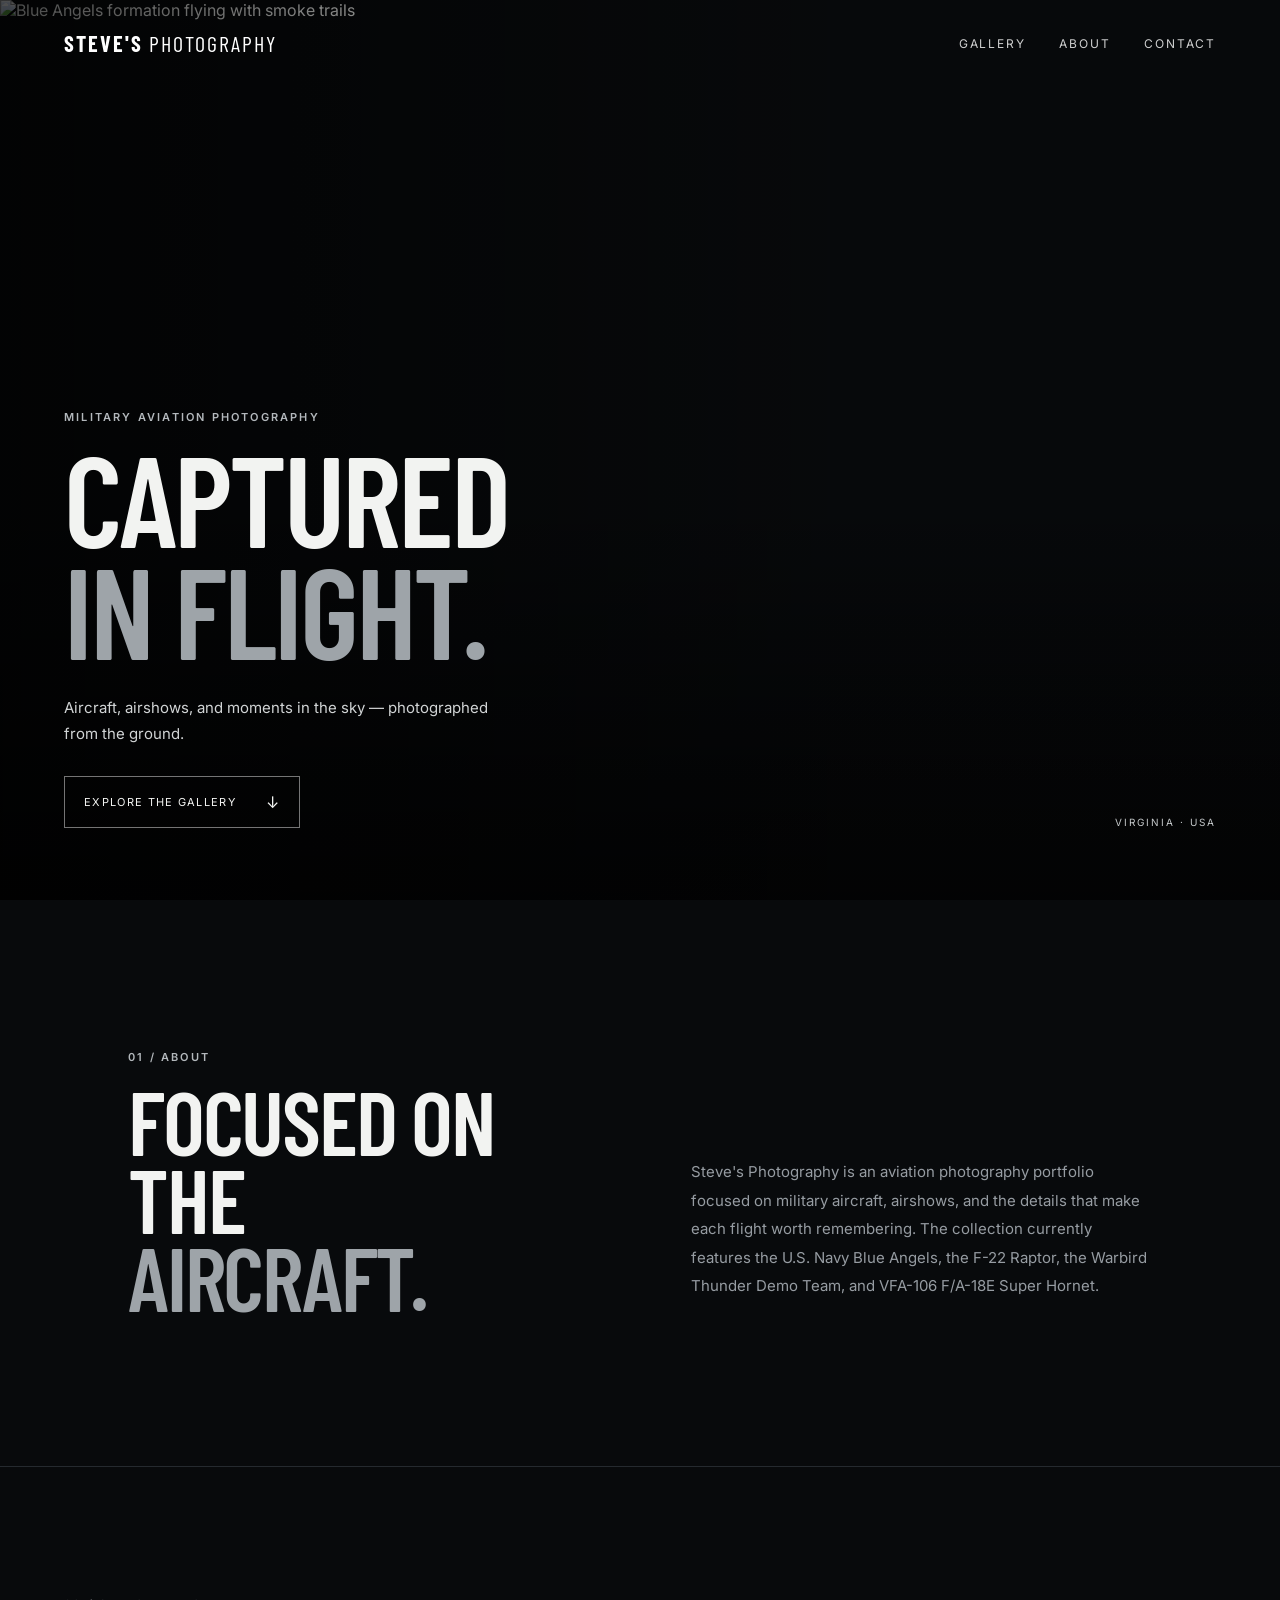
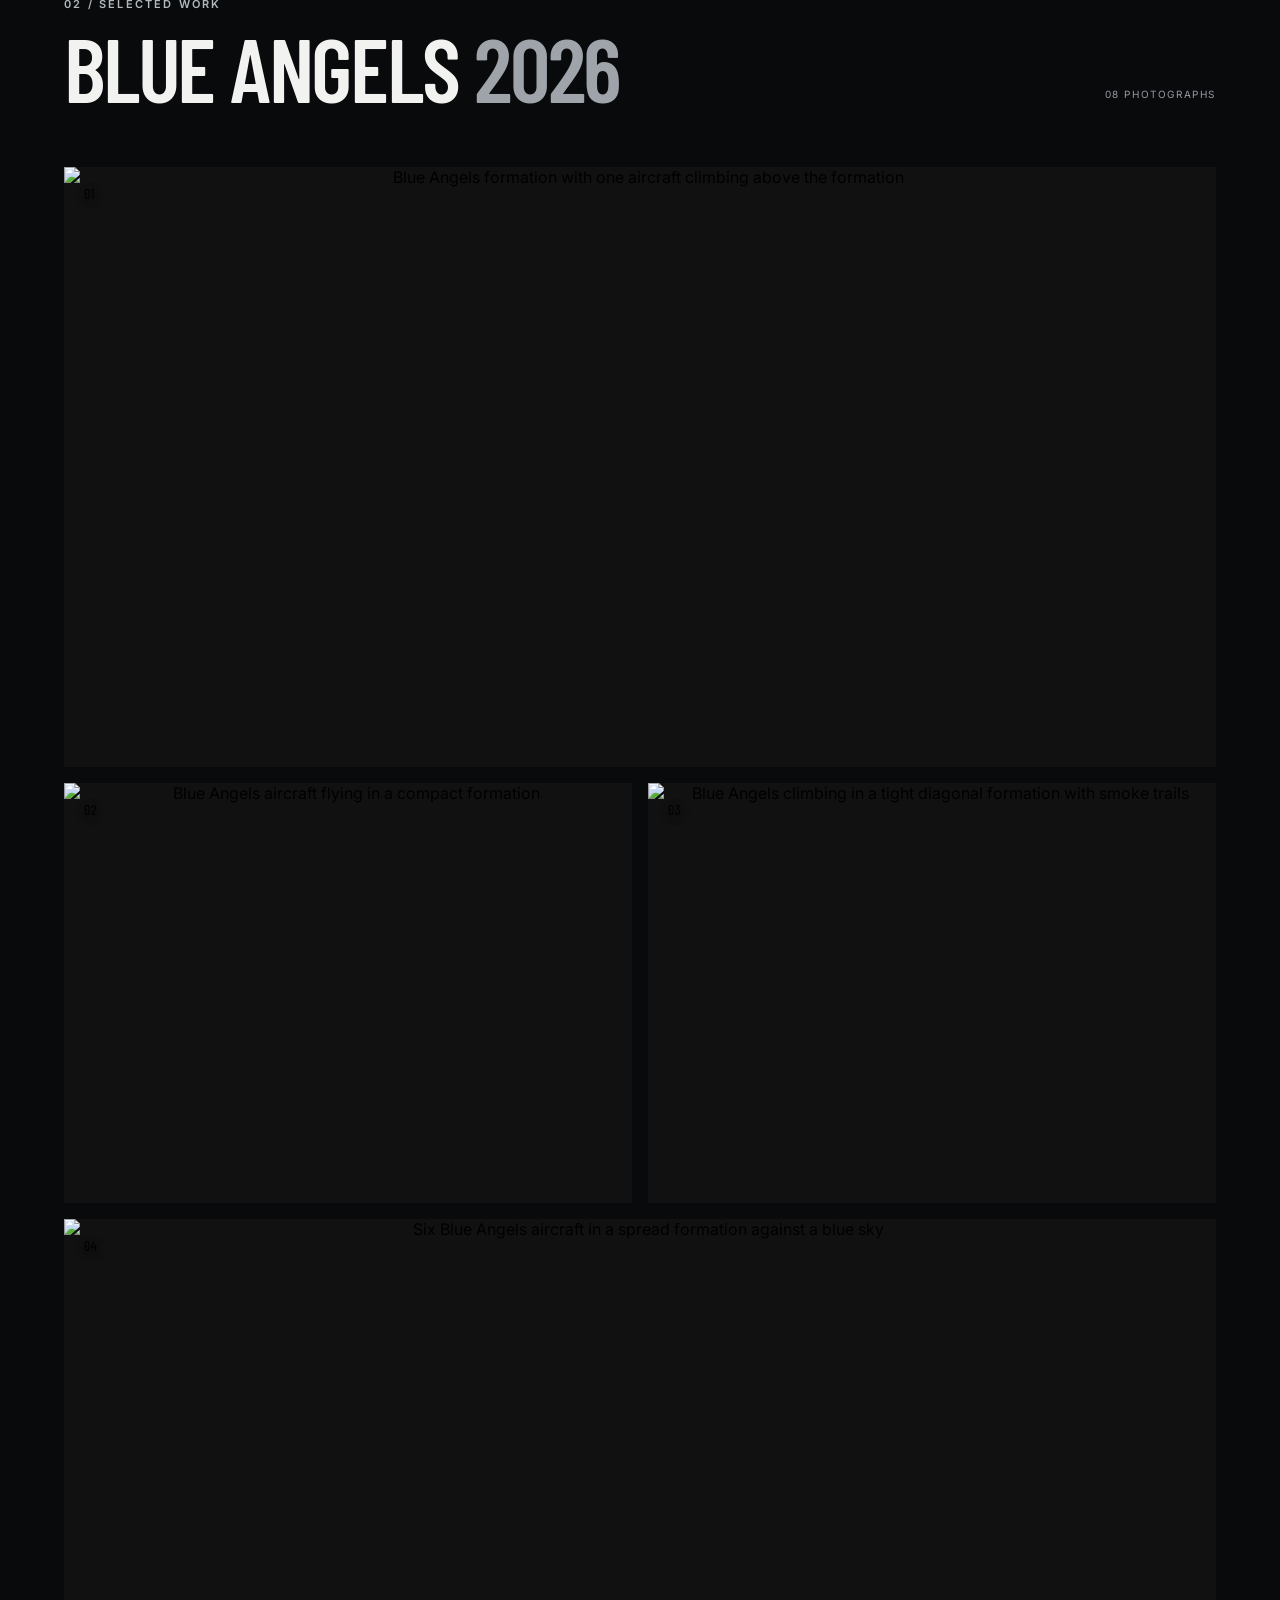
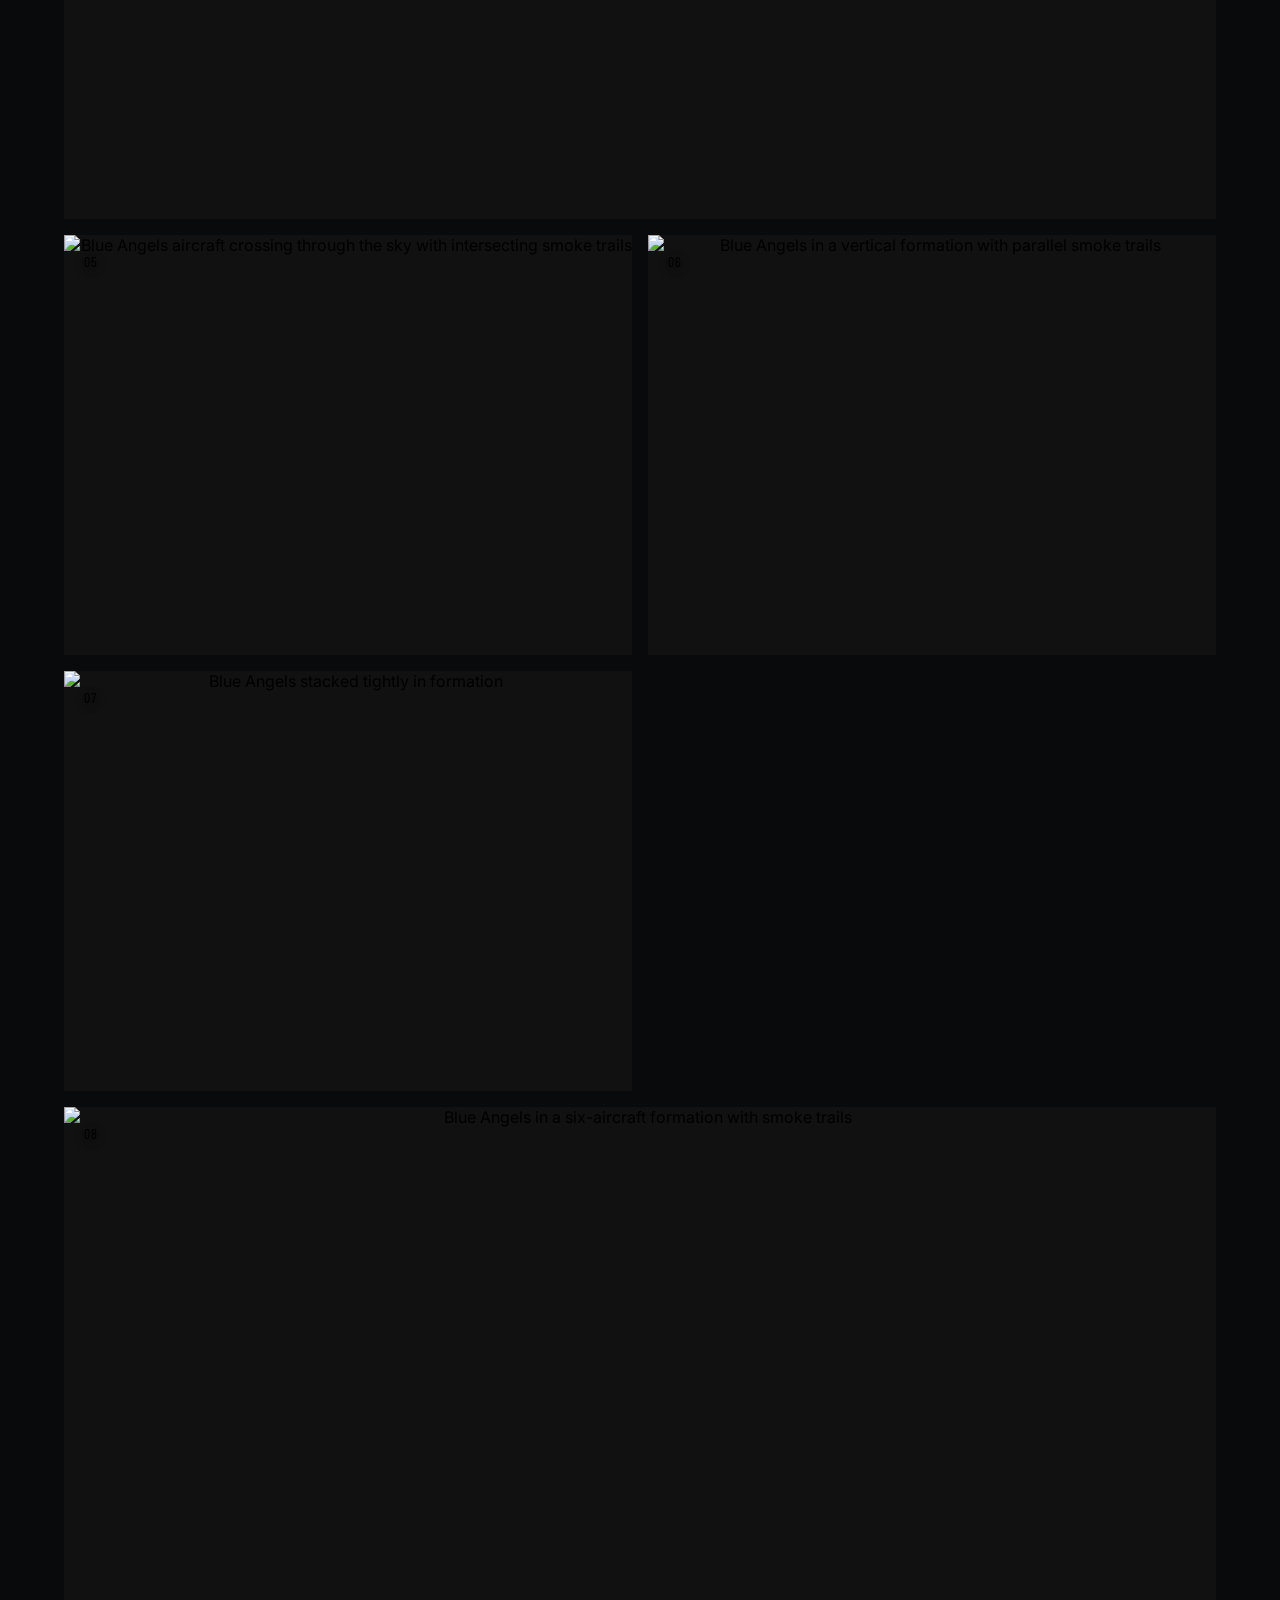
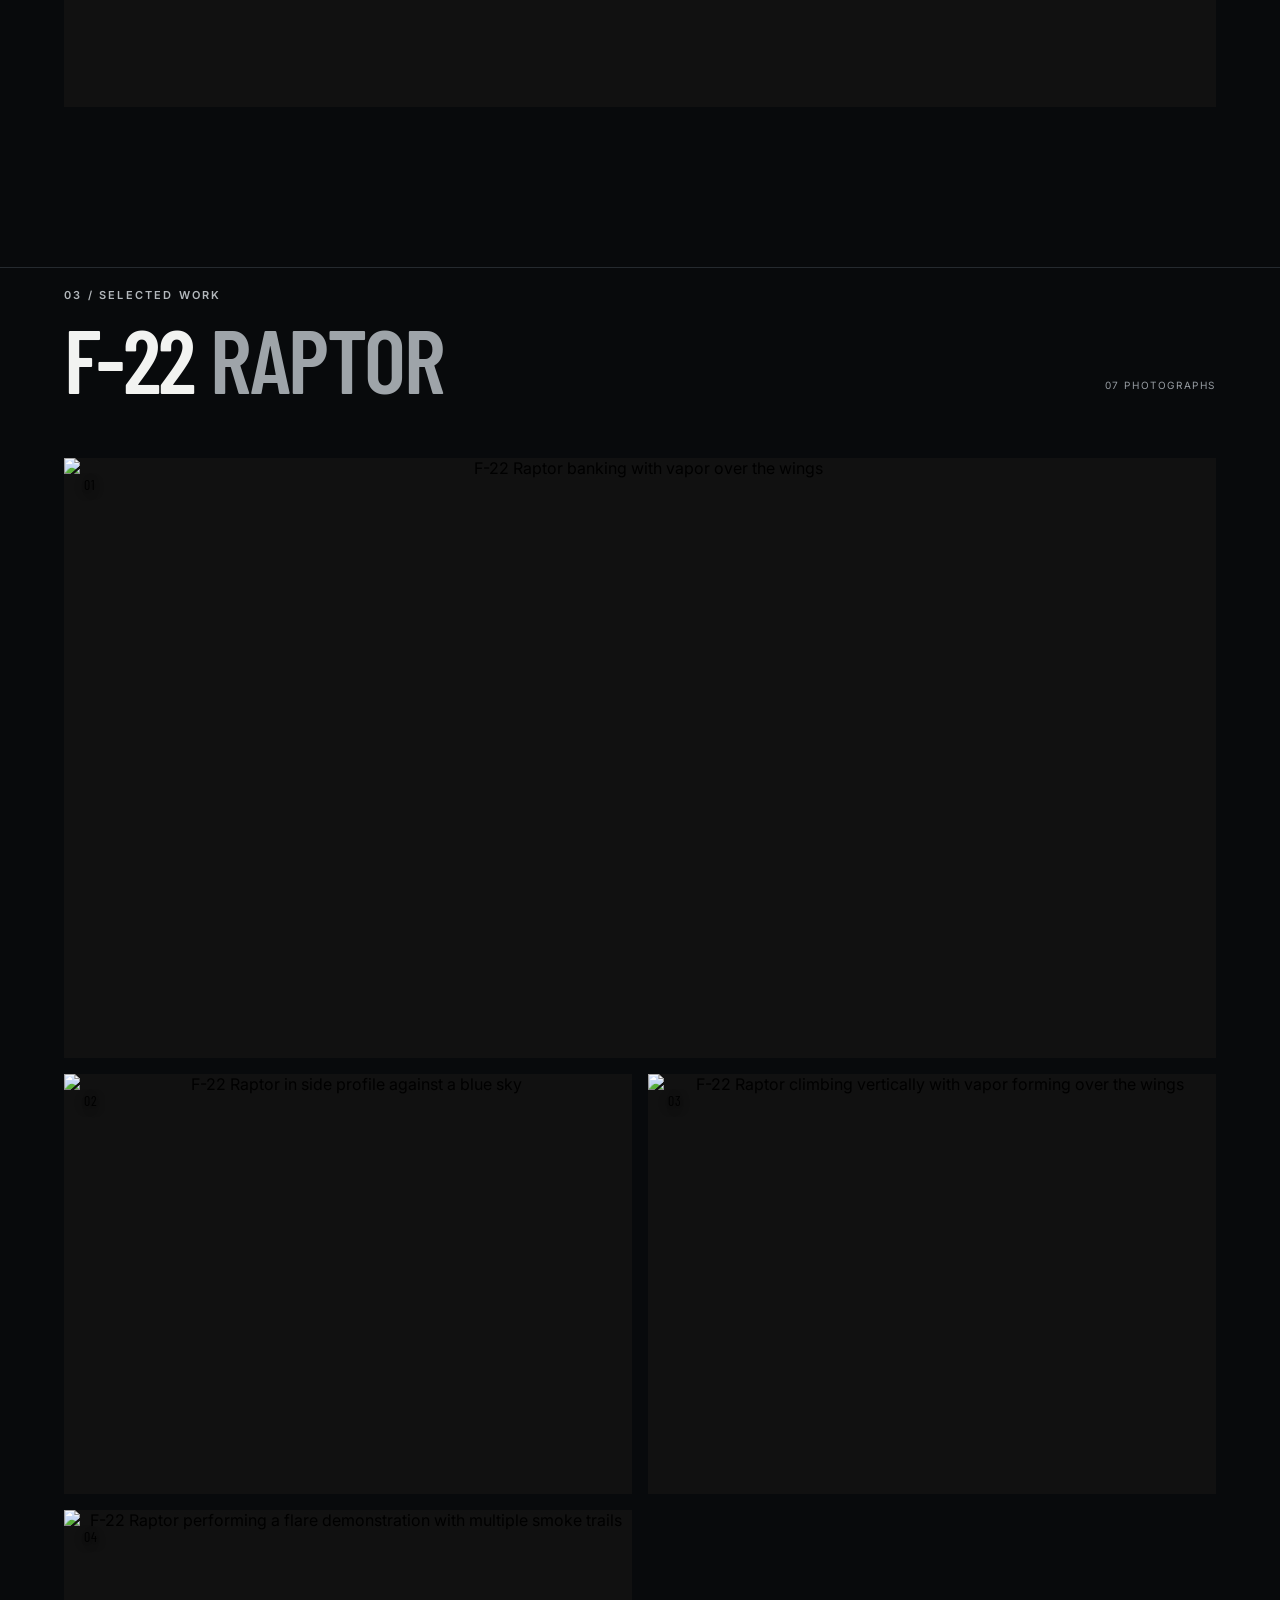
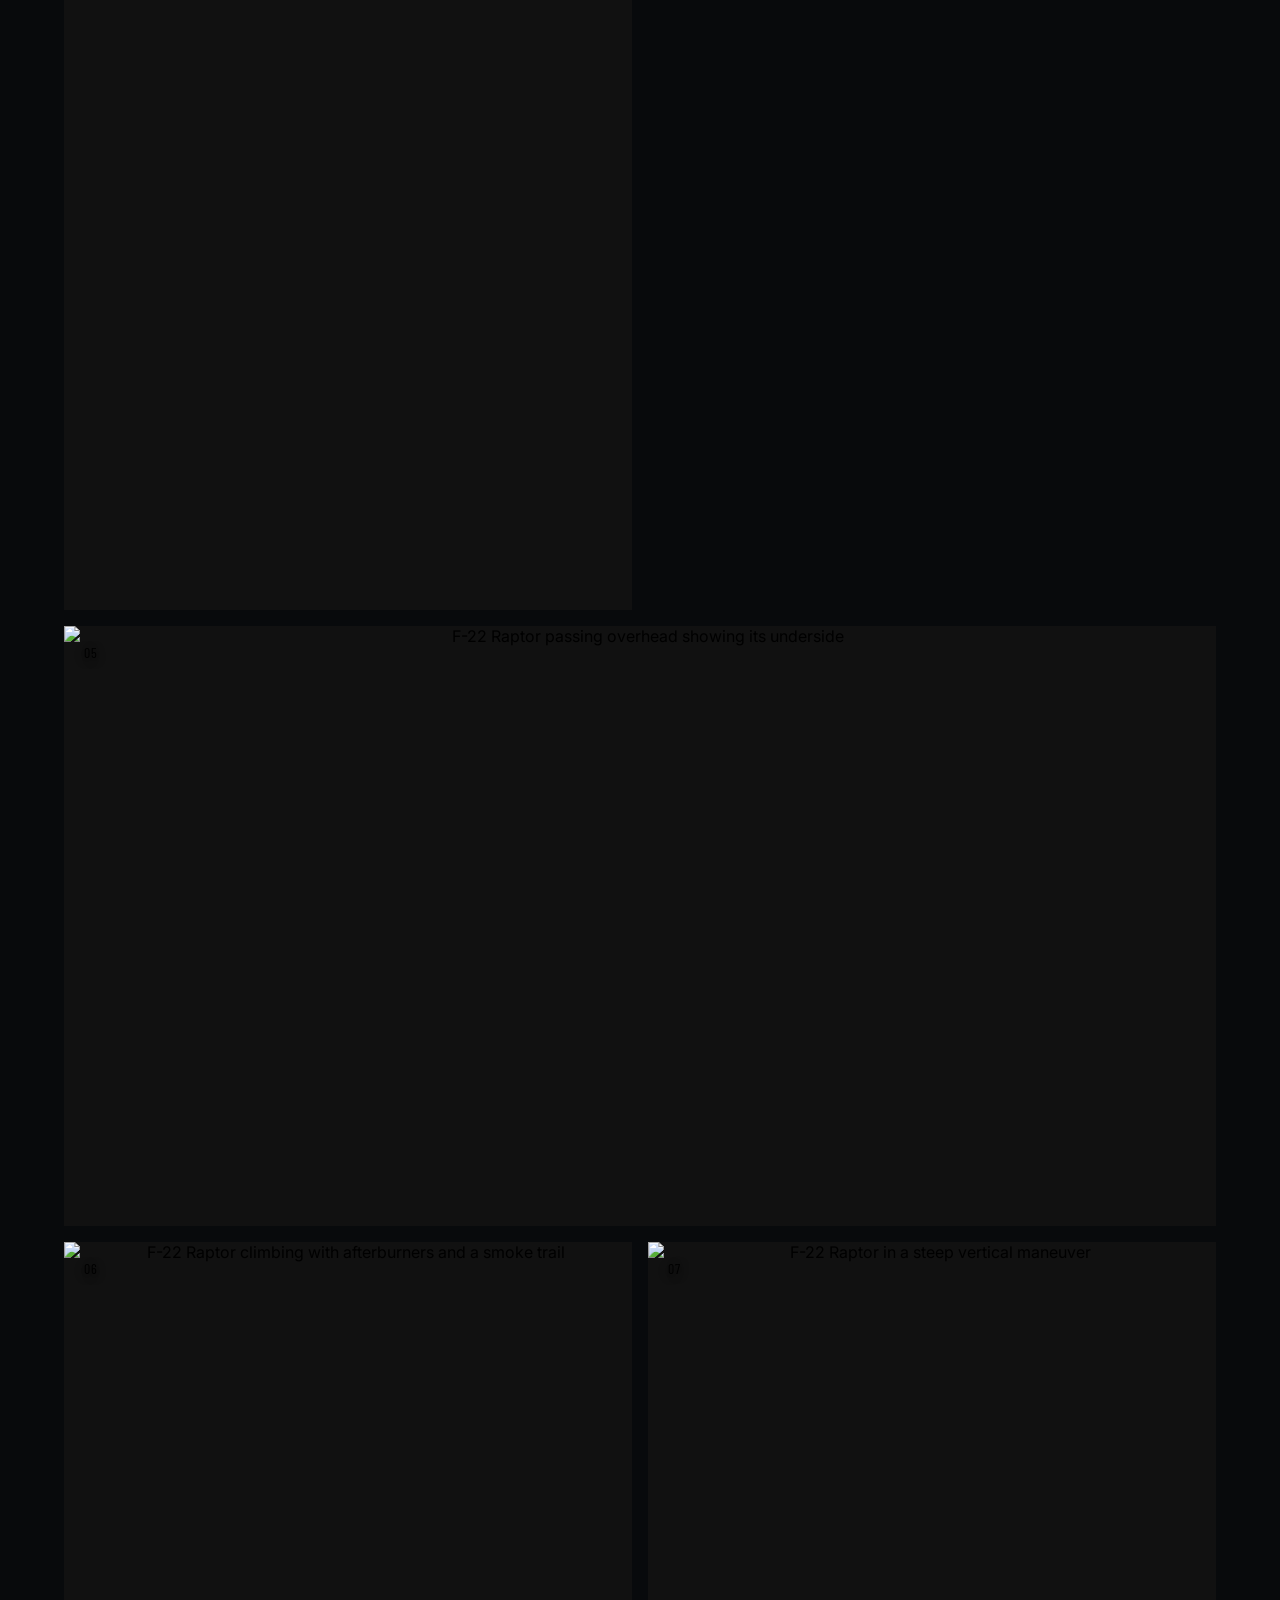
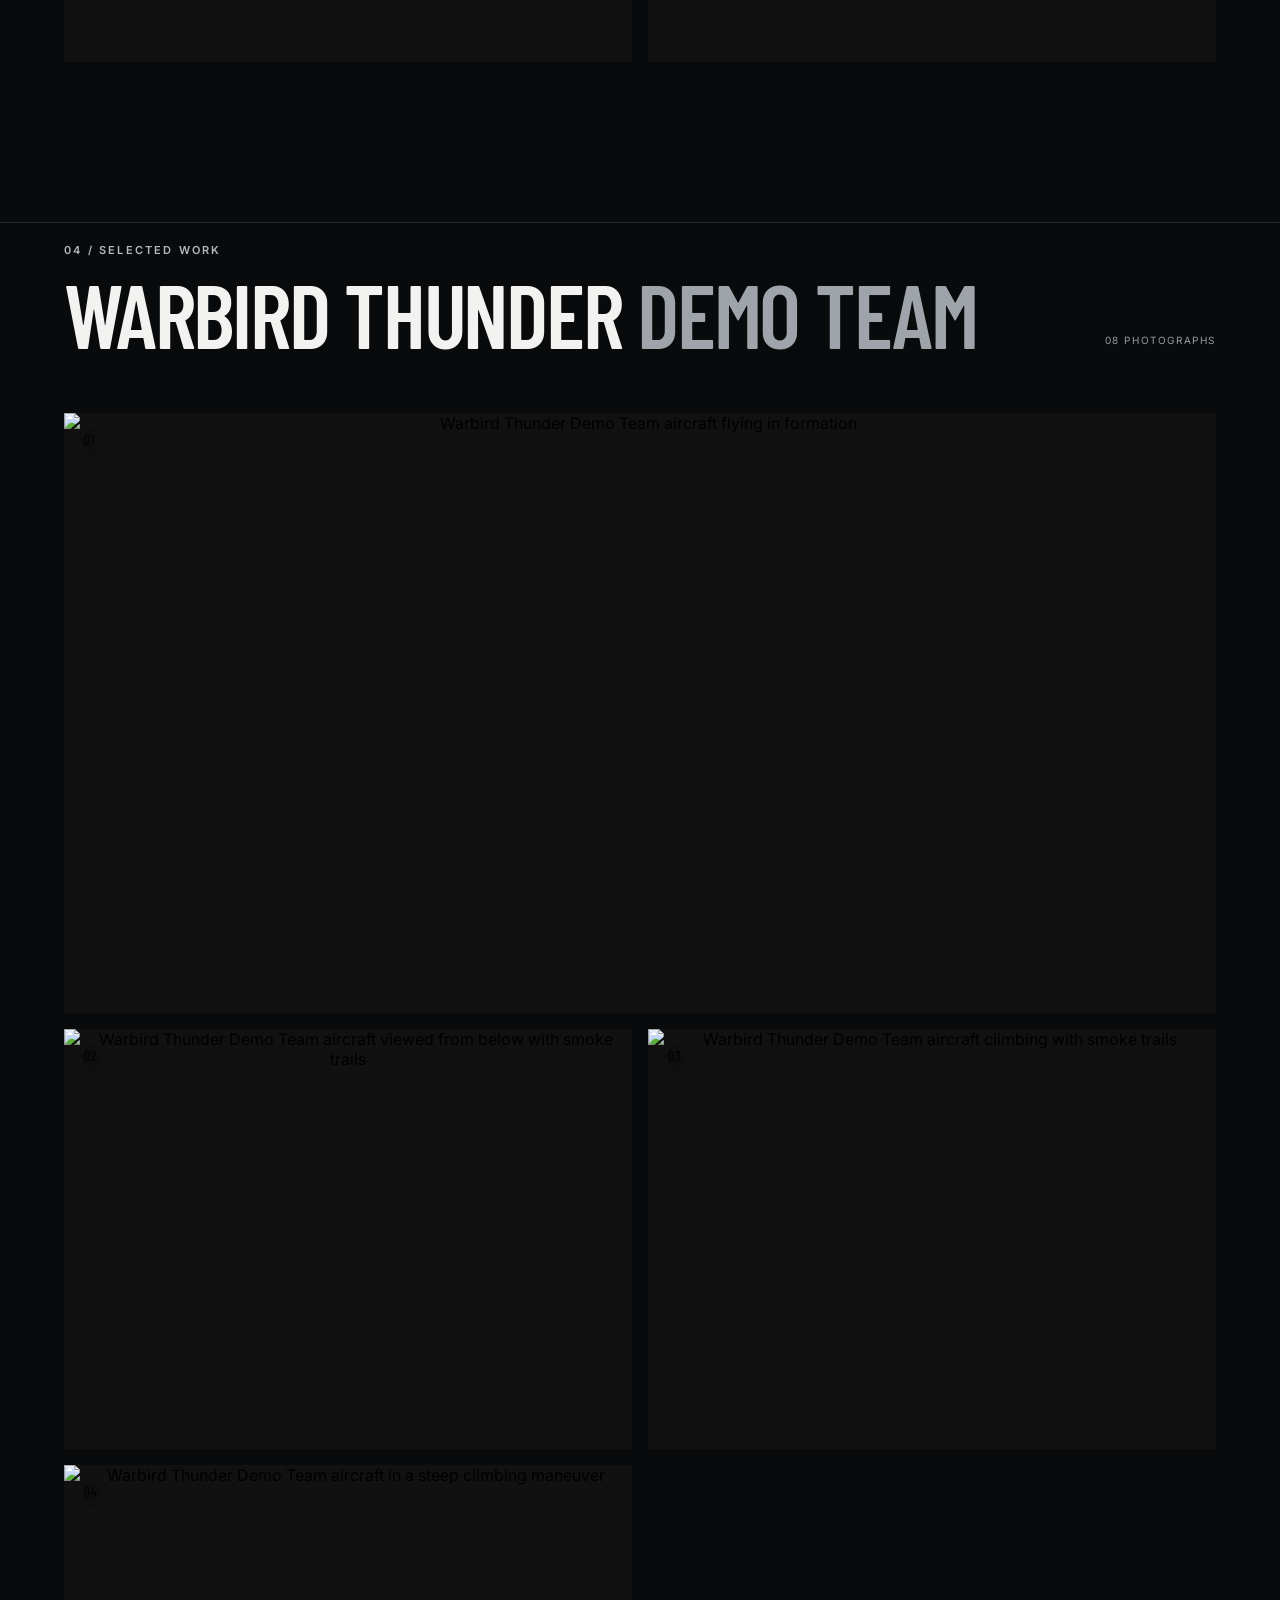
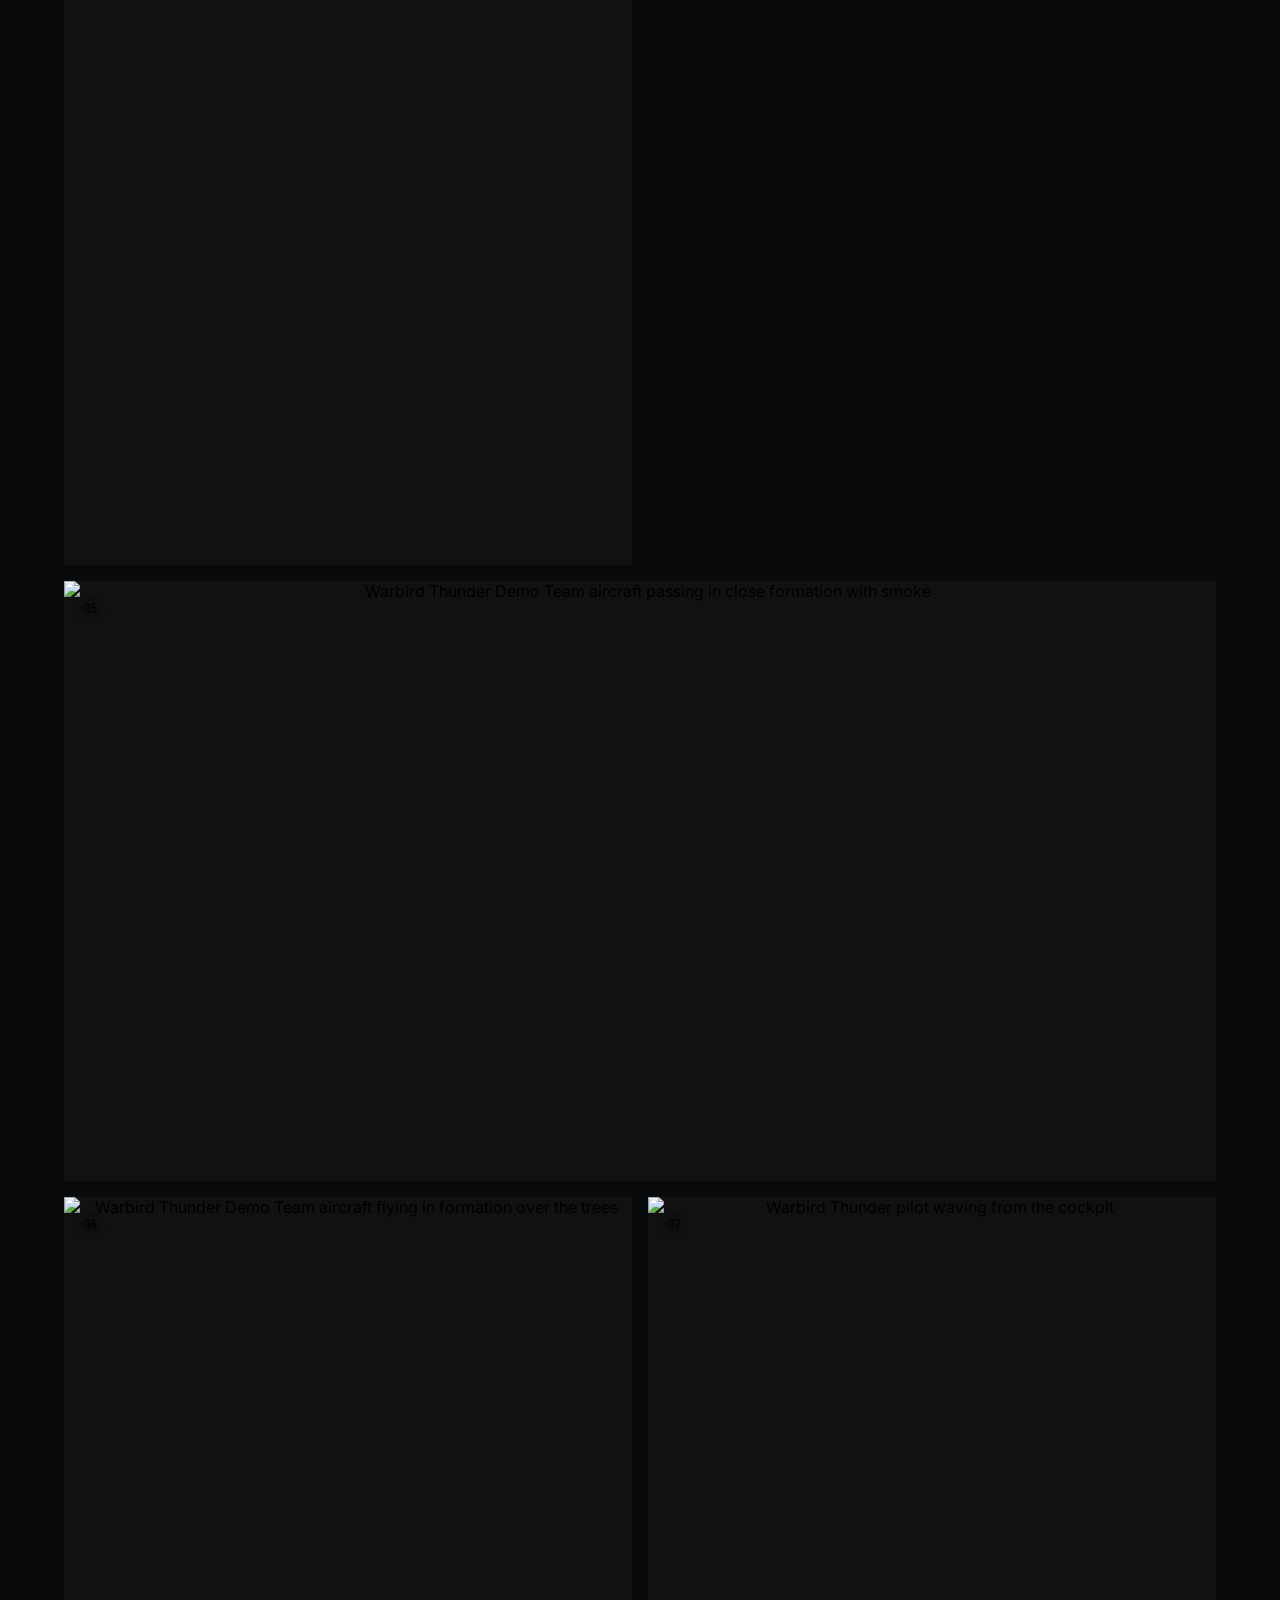
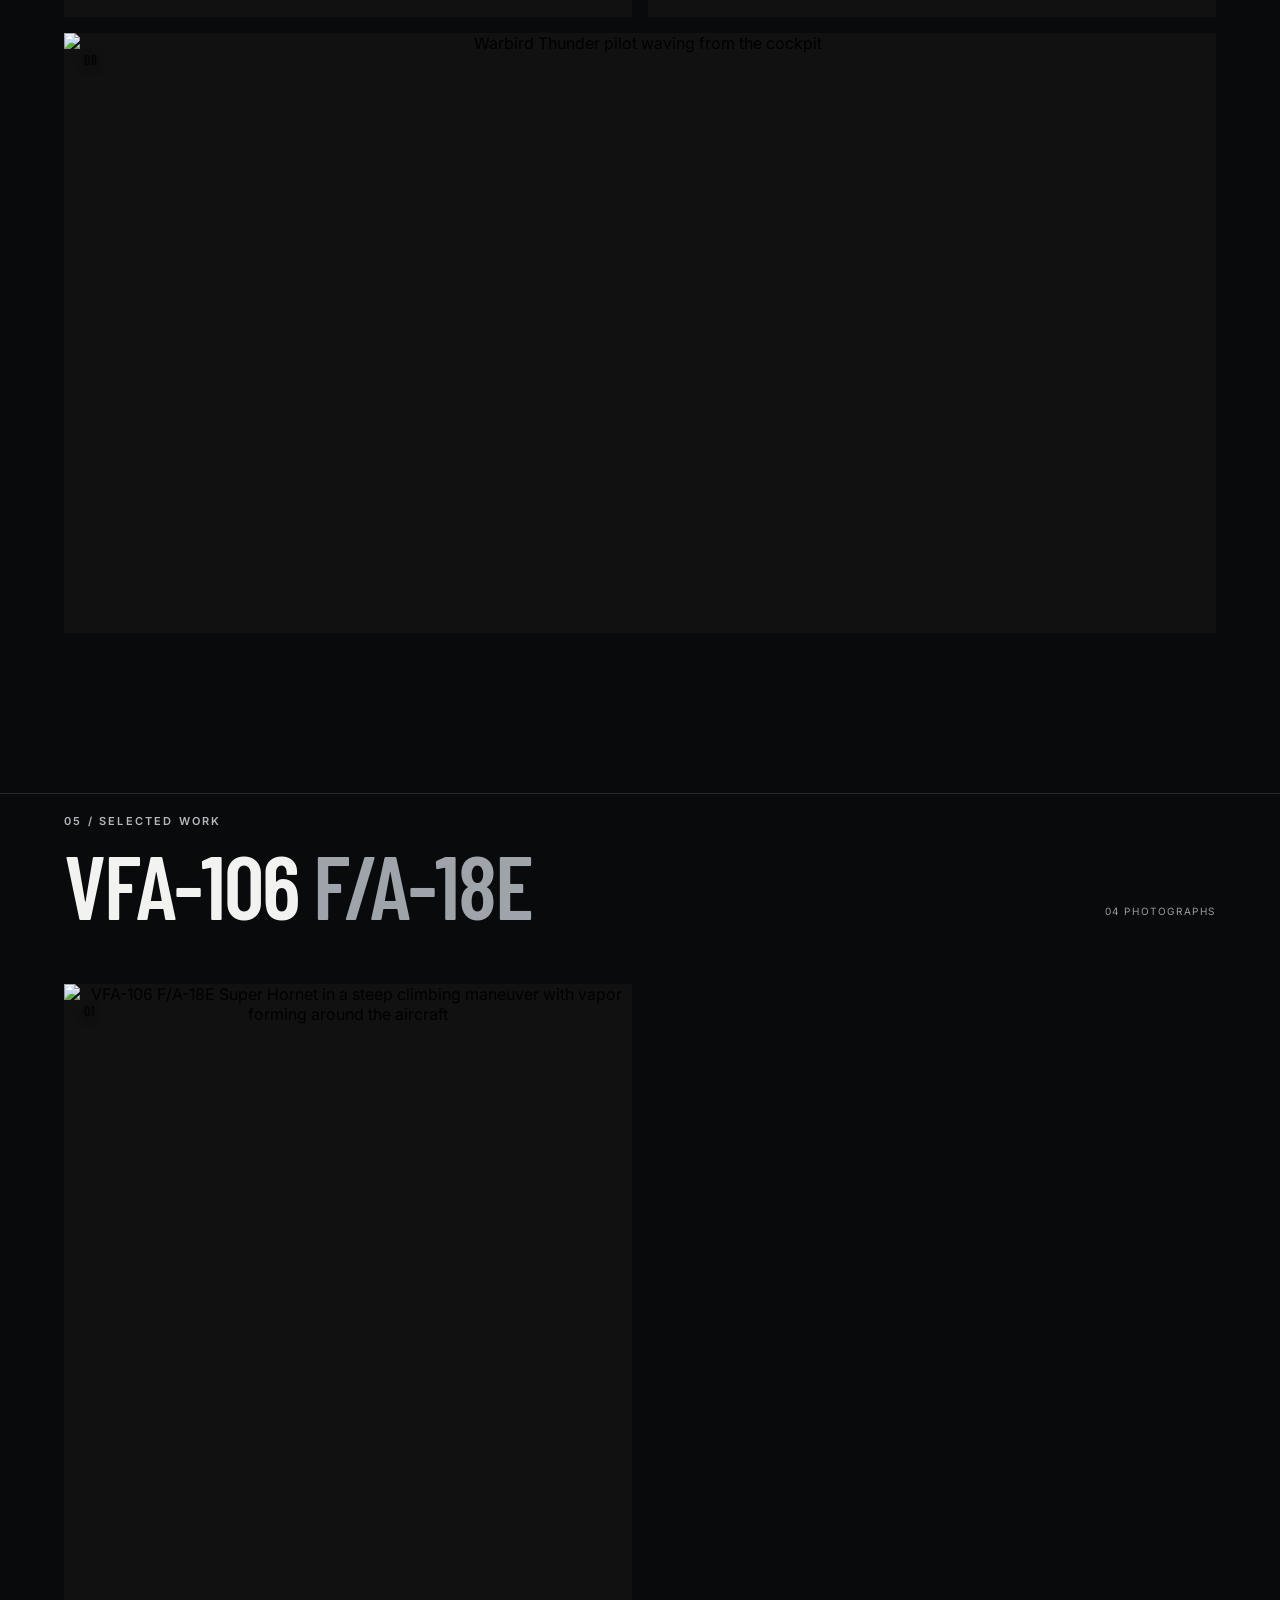
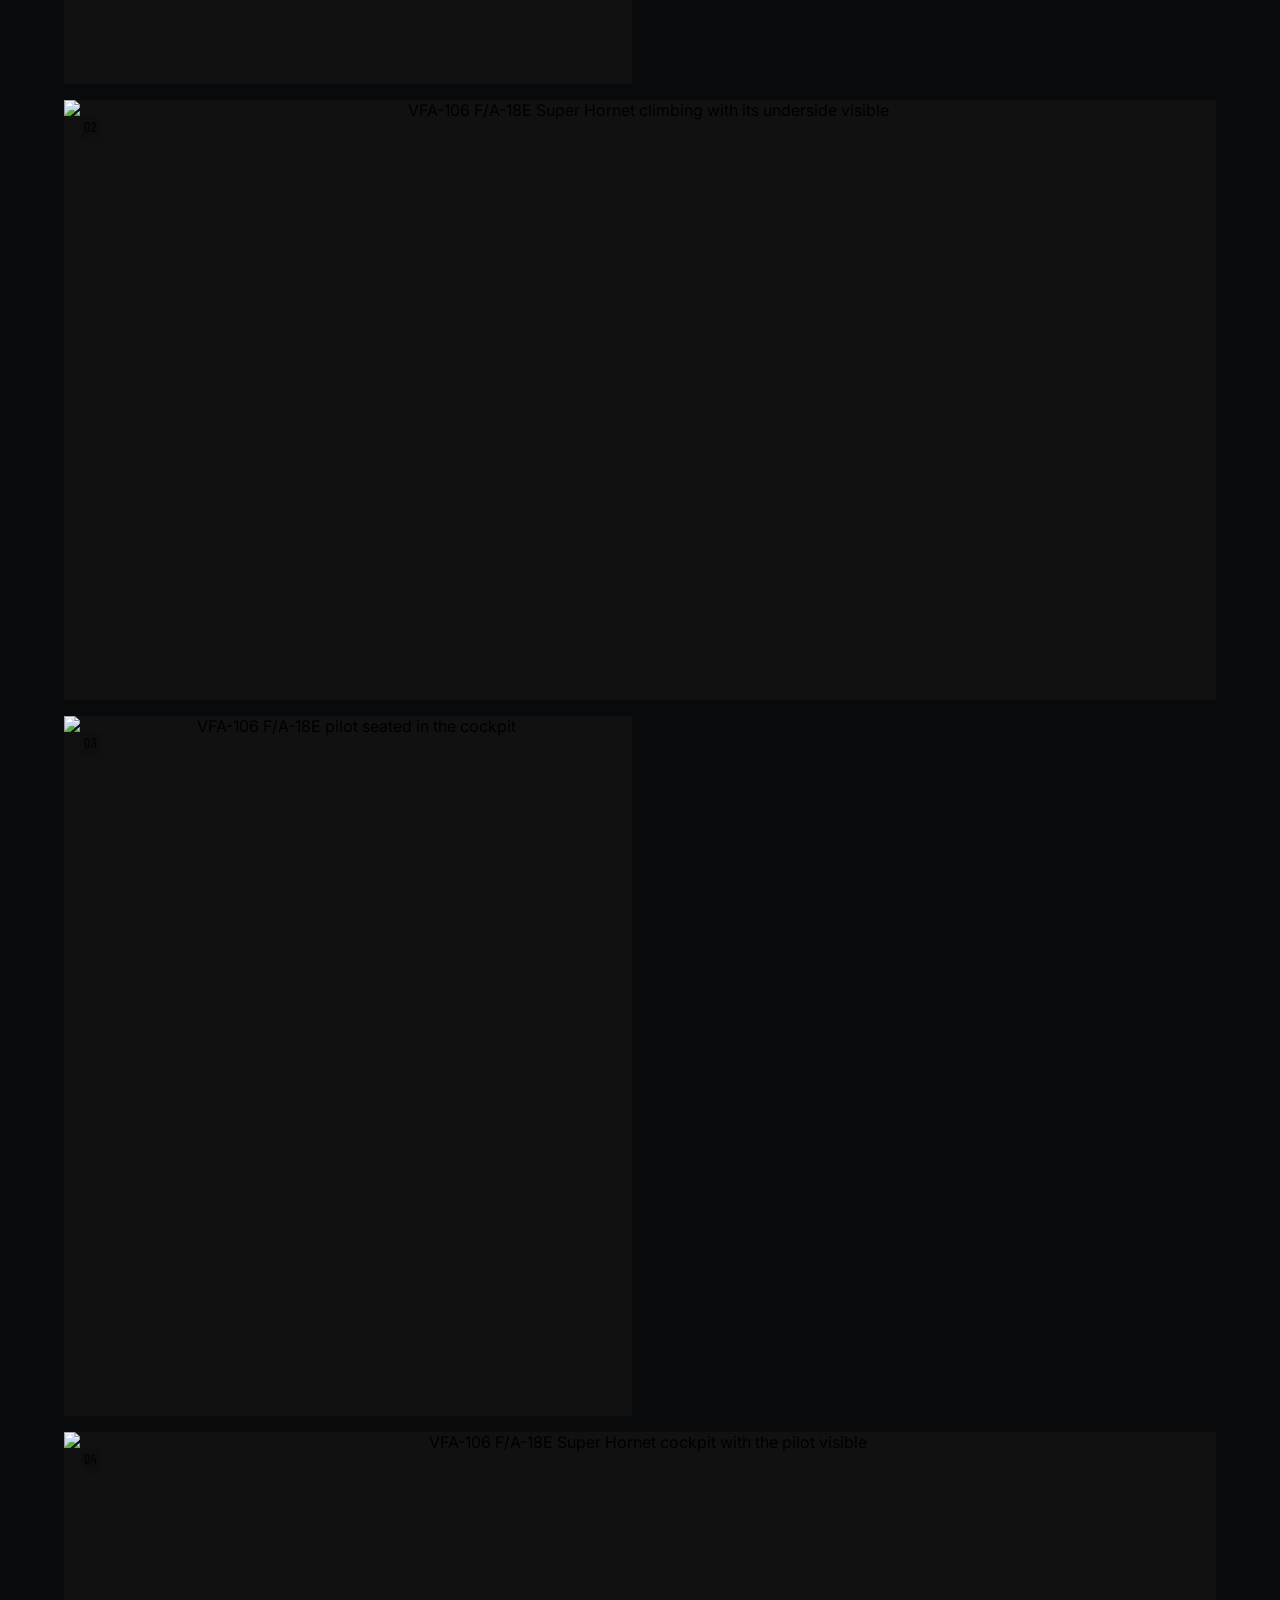
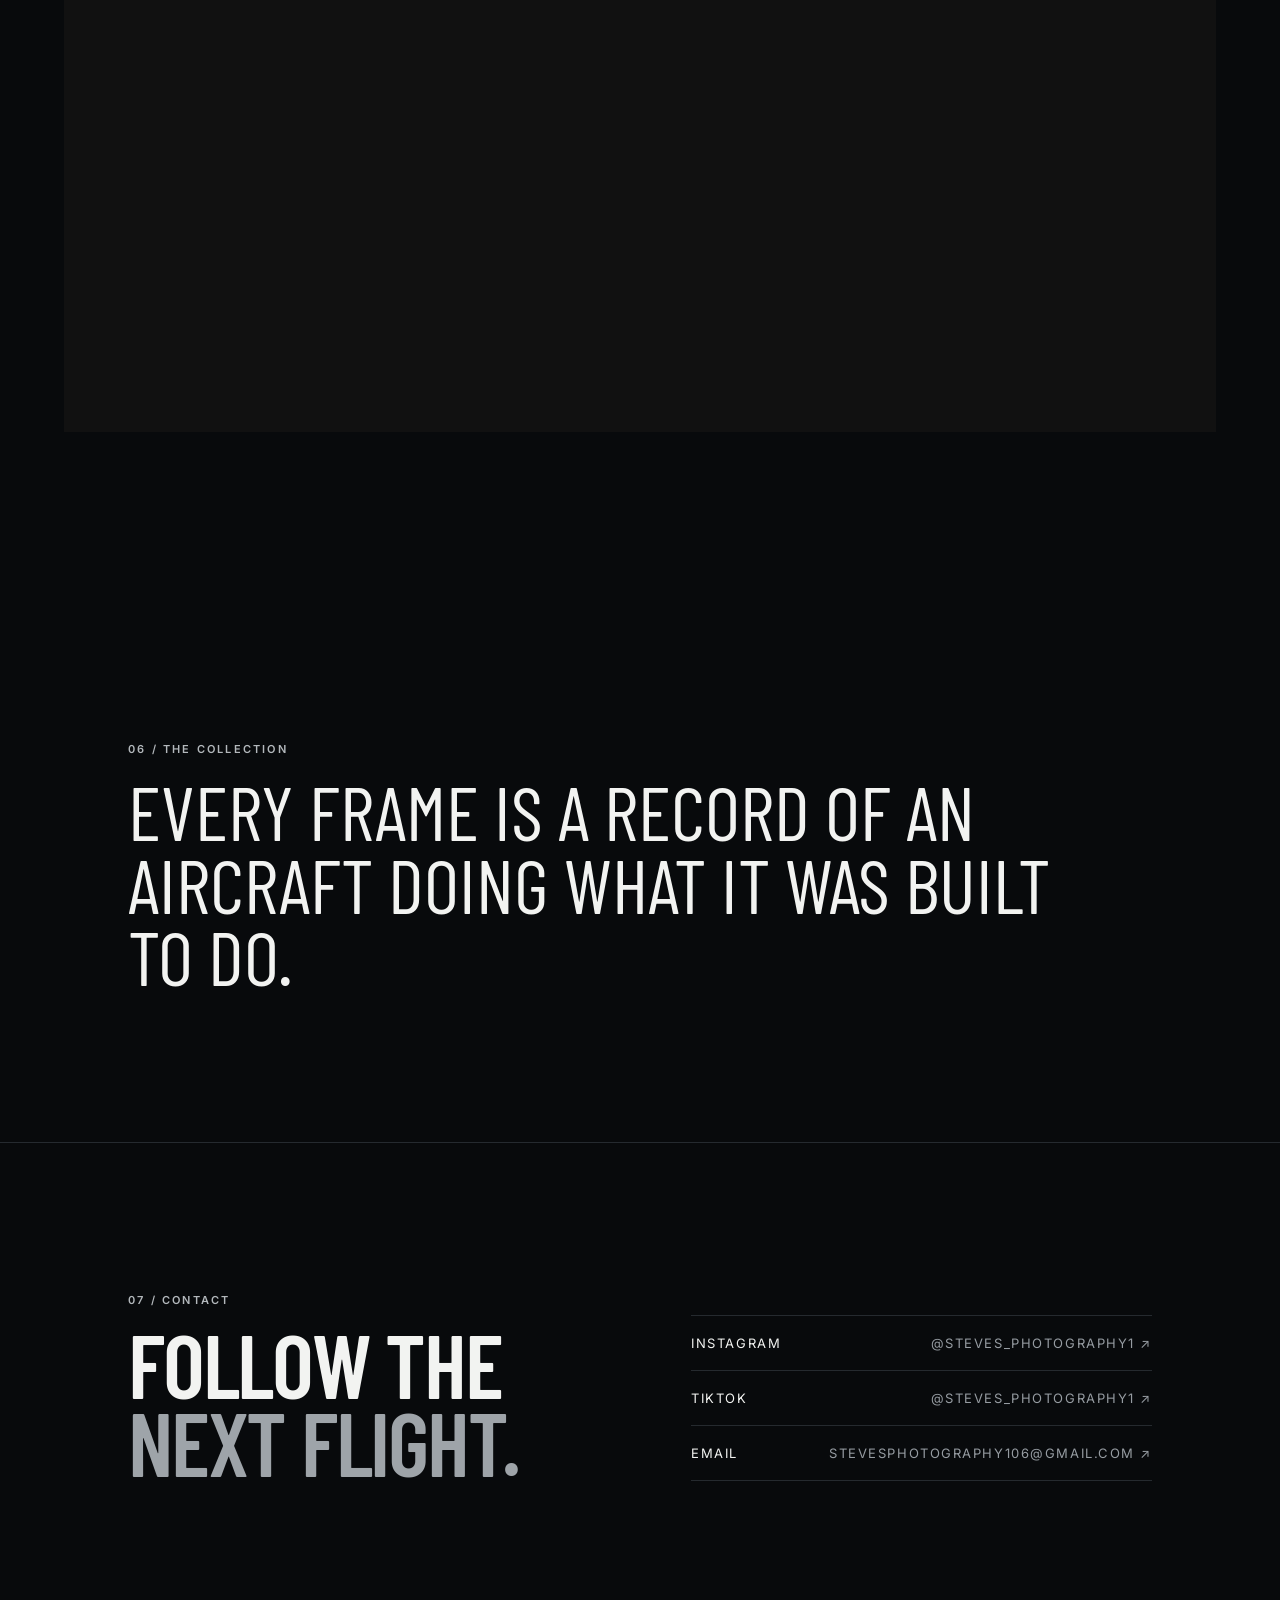
==== index.html @ 3bff0c24 "Add files via upload" ====
<!DOCTYPE html>
<html lang="en">
<head>
  <meta charset="UTF-8">
  <meta name="viewport" content="width=device-width, initial-scale=1.0">
  <meta name="description" content="Steve's Photography — military aviation photography.">
  <title>Steve's Photography | Military Aviation</title>
  <link rel="stylesheet" href="styles.css">
</head>
<body>
  <header class="site-header" id="top">
    <a class="brand" href="#top" aria-label="Steve's Photography home">STEVE'S <span>PHOTOGRAPHY</span></a>
    <nav aria-label="Main navigation">
      <a href="#gallery">Gallery</a>
      <a href="#about">About</a>
      <a href="#contact">Contact</a>
    </nav>
  </header>

  <main>
    <section class="hero">
      <img class="hero-image" src="assets/DSC_9621.jpg" alt="Blue Angels formation flying with smoke trails" fetchpriority="high">
      <div class="hero-overlay"></div>
      <div class="hero-content">
        <p class="eyebrow">MILITARY AVIATION PHOTOGRAPHY</p>
        <h1>Captured<br><em>in flight.</em></h1>
        <p class="hero-copy">Aircraft, airshows, and moments in the sky — photographed from the ground.</p>
        <a class="button" href="#gallery">Explore the gallery <span>↓</span></a>
      </div>
      <div class="hero-meta">VIRGINIA · USA</div>
    </section>

    <section class="intro" id="about">
      <div>
        <p class="eyebrow">01 / ABOUT</p>
        <h2>Focused on the<br><em>aircraft.</em></h2>
      </div>
      <p class="intro-copy">Steve's Photography is an aviation photography portfolio focused on military aircraft, airshows, and the details that make each flight worth remembering. The collection currently features the U.S. Navy Blue Angels, the F-22 Raptor, the Warbird Thunder Demo Team, and VFA-106 F/A-18E Super Hornet.</p>
    </section>

    <section class="gallery-section" id="gallery">
      <div class="section-heading">
        <div>
          <p class="eyebrow">02 / SELECTED WORK</p>
          <h2>Blue Angels <em>2026</em></h2>
        </div>
        <p>08 photographs</p>
      </div>

      <div class="gallery-grid">
        <figure class="photo photo-wide" data-index="0">
          <button class="photo-button" aria-label="Open Blue Angels formation photograph">
            <img src="assets/DSC_9621.jpg" alt="Blue Angels formation with one aircraft climbing above the formation" loading="lazy">
            <span class="photo-number">01</span>
          </button>
        </figure>
        <figure class="photo" data-index="1">
          <button class="photo-button" aria-label="Open Blue Angels formation photograph">
            <img src="assets/DSC_9627.jpg" alt="Blue Angels aircraft flying in a compact formation" loading="lazy">
            <span class="photo-number">02</span>
          </button>
        </figure>
        <figure class="photo" data-index="2">
          <button class="photo-button" aria-label="Open Blue Angels climbing formation photograph">
            <img src="assets/DSC_9590.jpg" alt="Blue Angels climbing in a tight diagonal formation with smoke trails" loading="lazy">
            <span class="photo-number">03</span>
          </button>
        </figure>
        <figure class="photo photo-wide" data-index="3">
          <button class="photo-button" aria-label="Open Blue Angels diamond formation photograph">
            <img src="assets/DSC_9575.jpg" alt="Six Blue Angels aircraft in a spread formation against a blue sky" loading="lazy">
            <span class="photo-number">04</span>
          </button>
        </figure>
        <figure class="photo" data-index="4">
          <button class="photo-button" aria-label="Open Blue Angels crossing maneuver photograph">
            <img src="assets/DSC_9609.jpg" alt="Blue Angels aircraft crossing through the sky with intersecting smoke trails" loading="lazy">
            <span class="photo-number">05</span>
          </button>
        </figure>
        <figure class="photo" data-index="5">
          <button class="photo-button" aria-label="Open Blue Angels vertical formation photograph">
            <img src="assets/DSC_9601.jpg" alt="Blue Angels in a vertical formation with parallel smoke trails" loading="lazy">
            <span class="photo-number">06</span>
          </button>
        </figure>
        <figure class="photo" data-index="6">
          <button class="photo-button" aria-label="Open Blue Angels stacked formation photograph">
            <img src="assets/DSC_9597.jpg" alt="Blue Angels stacked tightly in formation" loading="lazy">
            <span class="photo-number">07</span>
          </button>
        </figure>
        <figure class="photo photo-wide" data-index="7">
          <button class="photo-button" aria-label="Open Blue Angels formation photograph">
            <img src="assets/DSC_9580.jpg" alt="Blue Angels in a six-aircraft formation with smoke trails" loading="lazy">
            <span class="photo-number">08</span>
          </button>
        </figure>
      </div>
    </section>

    <section class="gallery-section gallery-secondary">
      <div class="section-heading">
        <div>
          <p class="eyebrow">03 / SELECTED WORK</p>
          <h2>F-22 <em>Raptor</em></h2>
        </div>
        <p>07 photographs</p>
      </div>

      <div class="gallery-grid">
        <figure class="photo photo-wide" data-index="8">
          <button class="photo-button" aria-label="Open F-22 banking photograph">
            <img src="assets/DSC_8616.jpg" alt="F-22 Raptor banking with vapor over the wings" loading="lazy">
            <span class="photo-number">01</span>
          </button>
        </figure>
        <figure class="photo" data-index="9">
          <button class="photo-button" aria-label="Open F-22 side profile photograph">
            <img src="assets/DSC_8626.jpg" alt="F-22 Raptor in side profile against a blue sky" loading="lazy">
            <span class="photo-number">02</span>
          </button>
        </figure>
        <figure class="photo" data-index="10">
          <button class="photo-button" aria-label="Open F-22 vertical climb photograph">
            <img src="assets/DSC_8651.jpg" alt="F-22 Raptor climbing vertically with vapor forming over the wings" loading="lazy">
            <span class="photo-number">03</span>
          </button>
        </figure>
        <figure class="photo photo-tall" data-index="11">
          <button class="photo-button" aria-label="Open F-22 flare demonstration photograph">
            <img src="assets/DSC_8777.jpg" alt="F-22 Raptor performing a flare demonstration with multiple smoke trails" loading="lazy">
            <span class="photo-number">04</span>
          </button>
        </figure>
        <figure class="photo photo-wide" data-index="12">
          <button class="photo-button" aria-label="Open F-22 underside photograph">
            <img src="assets/DSC_8928.jpg" alt="F-22 Raptor passing overhead showing its underside" loading="lazy">
            <span class="photo-number">05</span>
          </button>
        </figure>
        <figure class="photo" data-index="13">
          <button class="photo-button" aria-label="Open F-22 afterburner photograph">
            <img src="assets/DSC_8664.jpg" alt="F-22 Raptor climbing with afterburners and a smoke trail" loading="lazy">
            <span class="photo-number">06</span>
          </button>
        </figure>
        <figure class="photo" data-index="14">
          <button class="photo-button" aria-label="Open F-22 vertical maneuver photograph">
            <img src="assets/DSC_8407.jpg" alt="F-22 Raptor in a steep vertical maneuver" loading="lazy">
            <span class="photo-number">07</span>
          </button>
        </figure>
      </div>
    </section>

    <section class="gallery-section gallery-secondary">
      <div class="section-heading">
        <div>
          <p class="eyebrow">04 / SELECTED WORK</p>
          <h2>Warbird Thunder <em>Demo Team</em></h2>
        </div>
        <p>08 photographs</p>
      </div>

      <div class="gallery-grid">
        <figure class="photo photo-wide" data-index="15">
          <button class="photo-button" aria-label="Open Warbird Thunder formation photograph">
            <img src="assets/DSC_6916.jpg" alt="Warbird Thunder Demo Team aircraft flying in formation" loading="lazy">
            <span class="photo-number">01</span>
          </button>
        </figure>
        <figure class="photo" data-index="16">
          <button class="photo-button" aria-label="Open Warbird Thunder formation photograph">
            <img src="assets/DSC_7219.jpg" alt="Warbird Thunder Demo Team aircraft viewed from below with smoke trails" loading="lazy">
            <span class="photo-number">02</span>
          </button>
        </figure>
        <figure class="photo" data-index="17">
          <button class="photo-button" aria-label="Open Warbird Thunder formation photograph">
            <img src="assets/DSC_7247.jpg" alt="Warbird Thunder Demo Team aircraft climbing with smoke trails" loading="lazy">
            <span class="photo-number">03</span>
          </button>
        </figure>
        <figure class="photo photo-tall" data-index="18">
          <button class="photo-button" aria-label="Open Warbird Thunder formation photograph">
            <img src="assets/DSC_7250.jpg" alt="Warbird Thunder Demo Team aircraft in a steep climbing maneuver" loading="lazy">
            <span class="photo-number">04</span>
          </button>
        </figure>
        <figure class="photo photo-wide" data-index="19">
          <button class="photo-button" aria-label="Open Warbird Thunder formation photograph">
            <img src="assets/DSC_7367.jpg" alt="Warbird Thunder Demo Team aircraft passing in close formation with smoke" loading="lazy">
            <span class="photo-number">05</span>
          </button>
        </figure>
        <figure class="photo" data-index="20">
          <button class="photo-button" aria-label="Open Warbird Thunder formation photograph">
            <img src="assets/DSC_7369.jpg" alt="Warbird Thunder Demo Team aircraft flying in formation over the trees" loading="lazy">
            <span class="photo-number">06</span>
          </button>
        </figure>
        <figure class="photo" data-index="21">
          <button class="photo-button" aria-label="Open Warbird Thunder pilot photograph">
            <img src="assets/DSC_7386.jpg" alt="Warbird Thunder pilot waving from the cockpit" loading="lazy">
            <span class="photo-number">07</span>
          </button>
        </figure>
        <figure class="photo photo-wide" data-index="22">
          <button class="photo-button" aria-label="Open Warbird Thunder pilot photograph">
            <img src="assets/DSC_7416.jpg" alt="Warbird Thunder pilot waving from the cockpit" loading="lazy">
            <span class="photo-number">08</span>
          </button>
        </figure>
      </div>
    </section>

    <section class="gallery-section gallery-secondary">
      <div class="section-heading">
        <div>
          <p class="eyebrow">05 / SELECTED WORK</p>
          <h2>VFA-106 <em>F/A-18E</em></h2>
        </div>
        <p>04 photographs</p>
      </div>

      <div class="gallery-grid">
        <figure class="photo photo-tall" data-index="23">
          <button class="photo-button" aria-label="Open VFA-106 F/A-18E vertical maneuver photograph">
            <img src="assets/DSC_6928.jpg" alt="VFA-106 F/A-18E Super Hornet in a steep climbing maneuver with vapor forming around the aircraft" loading="lazy">
            <span class="photo-number">01</span>
          </button>
        </figure>
        <figure class="photo photo-wide" data-index="24">
          <button class="photo-button" aria-label="Open VFA-106 F/A-18E underside photograph">
            <img src="assets/DSC_6926.jpg" alt="VFA-106 F/A-18E Super Hornet climbing with its underside visible" loading="lazy">
            <span class="photo-number">02</span>
          </button>
        </figure>
        <figure class="photo photo-tall" data-index="25">
          <button class="photo-button" aria-label="Open VFA-106 F/A-18E pilot photograph">
            <img src="assets/DSC_7061.jpg" alt="VFA-106 F/A-18E pilot seated in the cockpit" loading="lazy">
            <span class="photo-number">03</span>
          </button>
        </figure>
        <figure class="photo photo-wide" data-index="26">
          <button class="photo-button" aria-label="Open VFA-106 F/A-18E cockpit photograph">
            <img src="assets/DSC_7059.jpg" alt="VFA-106 F/A-18E Super Hornet cockpit with the pilot visible" loading="lazy">
            <span class="photo-number">04</span>
          </button>
        </figure>
      </div>
    </section>

    <section class="statement">
      <p class="eyebrow">06 / THE COLLECTION</p>
      <p class="statement-text">Every frame is a record of an aircraft doing what it was built to do.</p>
    </section>

    <section class="contact" id="contact">
      <div>
        <p class="eyebrow">07 / CONTACT</p>
        <h2>Follow the<br><em>next flight.</em></h2>
      </div>
      <div class="contact-links">
        <a href="https://www.instagram.com/steves_photography1/" target="_blank" rel="noopener" aria-label="Instagram @steves_photography1">Instagram <span>@steves_photography1 ↗</span></a>
        <a href="https://www.tiktok.com/@steves_photography1" target="_blank" rel="noopener" aria-label="TikTok @steves_photography1">TikTok <span>@steves_photography1 ↗</span></a>
        <a href="mailto:stevesphotography106@gmail.com" aria-label="Email stevesphotography106@gmail.com">Email <span>stevesphotography106@gmail.com ↗</span></a>
      </div>
    </section>
  </main>

  <footer>
    <span>© 2026 STEVE'S PHOTOGRAPHY</span>
    <a href="#top">BACK TO TOP ↑</a>
  </footer>

  <div class="lightbox" id="lightbox" aria-hidden="true">
    <button class="lightbox-close" id="closeLightbox" aria-label="Close image viewer">×</button>
    <button class="lightbox-nav prev" id="prevPhoto" aria-label="Previous photo">←</button>
    <div class="lightbox-content">
      <img id="lightboxImage" src="" alt="">
      <div class="lightbox-caption"><span id="lightboxCounter">01 / 27</span><span id="lightboxTitle">Blue Angels</span></div>
    </div>
    <button class="lightbox-nav next" id="nextPhoto" aria-label="Next photo">→</button>
  </div>

  <script src="script.js"></script>
<section id="gear" class="gear-page">
<h1>My Gear</h1>
<div class="gear-section">
<h2>Camera</h2>
<h3>Nikon D7100</h3>
<p>My primary camera for aviation photography. Its 24.1-megapixel APS-C sensor provides plenty of resolution for cropping aircraft at a distance while retaining detail.</p>
</div>
<div class="gear-section">
<h2>Lens</h2>
<h3>Nikon AF-S NIKKOR 70–300mm f/4.5–5.6G IF-ED VR</h3>
<p>My primary aviation lens. The 70–300mm range provides the reach I need for aircraft in flight while remaining flexible enough for closer subjects and airshow photography.</p>
</div>
<div class="gear-section">
<h2>Editing &amp; Workflow</h2>
<h3>MacBook Neo (2026)</h3>
<p>My primary computer for managing and editing my photography. I use it for importing photographs, organizing my library, editing in Adobe Lightroom, and preparing photographs for publication and social media.</p>
<h3>Adobe Lightroom</h3>
<p>I use Lightroom for RAW development, exposure and color adjustments, cropping, sharpening, noise reduction, and final preparation of photographs.</p>
</div>
<p class="gear-note">This is the equipment I currently use, but my gear will continue to evolve as I grow as a photographer.</p>
</section>
</body>
</html>
---- styles.css ----
@import url('https://fonts.googleapis.com/css2?family=Barlow+Condensed:wght@400;500;600;700&family=Inter:wght@400;500;600&display=swap');

:root { --bg:#080a0c; --panel:#101317; --text:#f2f3f1; --muted:#969ca2; --line:#252a2f; --accent:#d9d5c9; }
* { box-sizing:border-box; }
html { scroll-behavior:smooth; }
body { margin:0; background:var(--bg); color:var(--text); font-family:Inter,Arial,sans-serif; }
a { color:inherit; text-decoration:none; }
button { font:inherit; }
.site-header { position:absolute; z-index:10; top:0; left:0; right:0; display:flex; justify-content:space-between; align-items:center; padding:30px 5vw; color:#fff; mix-blend-mode:screen; }
.brand { font-family:'Barlow Condensed',sans-serif; font-size:22px; font-weight:700; letter-spacing:.09em; }
.brand span { font-weight:400; }
.site-header nav { display:flex; gap:34px; font-size:12px; text-transform:uppercase; letter-spacing:.15em; }
.site-header nav a { opacity:.8; transition:opacity .2s; }
.site-header nav a:hover { opacity:1; }
.hero { height:100vh; min-height:680px; position:relative; overflow:hidden; display:flex; align-items:flex-end; padding:0 5vw 8vh; }
.hero-image { position:absolute; inset:0; width:100%; height:100%; object-fit:cover; object-position:center; filter:saturate(.82) contrast(1.05); }
.hero-overlay { position:absolute; inset:0; background:linear-gradient(90deg,rgba(0,0,0,.7),rgba(0,0,0,.12) 65%),linear-gradient(0deg,rgba(0,0,0,.7),transparent 45%); }
.hero-content { position:relative; z-index:2; max-width:720px; }
.eyebrow { margin:0 0 18px; color:#b3b8bc; font-size:11px; font-weight:600; letter-spacing:.2em; text-transform:uppercase; }
h1,h2 { margin:0; font-family:'Barlow Condensed',sans-serif; text-transform:uppercase; font-weight:600; line-height:.87; letter-spacing:-.025em; }
h1 { font-size:clamp(70px,10vw,150px); }
h1 em,h2 em { font-style:normal; color:#9ea4a9; }
.hero-copy { max-width:450px; color:#d1d4d5; font-size:15px; line-height:1.7; margin:30px 0; }
.button { display:inline-flex; align-items:center; gap:30px; border:1px solid rgba(255,255,255,.45); padding:15px 19px; font-size:11px; letter-spacing:.12em; text-transform:uppercase; transition:background .25s,color .25s; }
.button:hover { background:#fff; color:#080a0c; }
.button span { font-size:16px; }
.hero-meta { position:absolute; right:5vw; bottom:8vh; z-index:2; font-size:10px; letter-spacing:.2em; color:#c4c8ca; }
.intro,.contact { padding:150px 10vw; display:grid; grid-template-columns:1fr 1fr; gap:8vw; border-bottom:1px solid var(--line); }
h2 { font-size:clamp(55px,7vw,100px); }
.intro-copy { align-self:end; max-width:560px; color:var(--muted); line-height:1.9; font-size:15px; }
.gallery-section { padding:130px 5vw 160px; }
.section-heading { display:flex; justify-content:space-between; align-items:end; margin-bottom:60px; }
.section-heading > p { margin:0 0 7px; color:var(--muted); font-size:10px; letter-spacing:.16em; text-transform:uppercase; }
.gallery-grid { display:grid; grid-template-columns:repeat(2,1fr); gap:16px; }
.photo { margin:0; overflow:hidden; background:#111; min-height:420px; }
.photo-wide { grid-column:span 2; min-height:600px; }
.photo-tall { min-height:700px; }
.photo-button { position:relative; display:block; width:100%; height:100%; padding:0; border:0; background:none; cursor:zoom-in; overflow:hidden; }
.photo img { display:block; width:100%; height:100%; min-height:inherit; object-fit:cover; transition:transform .7s cubic-bezier(.2,.7,.2,1),filter .4s; }
.photo:hover img { transform:scale(1.025); filter:brightness(1.08); }
.photo-number { position:absolute; top:18px; left:20px; font-family:'Barlow Condensed'; font-size:14px; letter-spacing:.1em; text-shadow:0 2px 8px #000; }
.statement { padding:150px 10vw; border-bottom:1px solid var(--line); }
.statement-text { max-width:1000px; margin:0; font-family:'Barlow Condensed'; font-size:clamp(45px,6vw,88px); line-height:.95; text-transform:uppercase; }
.contact { border-bottom:0; }
.contact-links { display:flex; flex-direction:column; align-self:end; }
.contact-links a { padding:19px 0; border-bottom:1px solid var(--line); font-size:13px; letter-spacing:.12em; text-transform:uppercase; display:flex; justify-content:space-between; }
.contact-links a:first-child { border-top:1px solid var(--line); }
.contact-links span { color:var(--muted); }
footer { border-top:1px solid var(--line); padding:30px 5vw; display:flex; justify-content:space-between; color:#72787d; font-size:9px; letter-spacing:.16em; text-transform:uppercase; }
.lightbox { position:fixed; inset:0; z-index:100; background:rgba(3,4,5,.96); display:flex; align-items:center; justify-content:center; opacity:0; visibility:hidden; transition:opacity .25s,visibility .25s; padding:5vh 8vw; }
.lightbox.open { opacity:1; visibility:visible; }
.lightbox-content { max-width:1400px; max-height:90vh; width:100%; height:100%; display:flex; flex-direction:column; justify-content:center; }
.lightbox-content img { max-width:100%; max-height:calc(90vh - 40px); object-fit:contain; margin:auto; }
.lightbox-caption { display:flex; justify-content:space-between; padding-top:12px; color:#999; font-size:10px; letter-spacing:.14em; text-transform:uppercase; }
.lightbox-close,.lightbox-nav { position:absolute; border:0; background:none; color:#fff; cursor:pointer; }
.lightbox-close { top:25px; right:35px; font-size:38px; font-weight:200; }
.lightbox-nav { top:50%; transform:translateY(-50%); font-size:28px; padding:25px; color:#aaa; transition:color .2s; }
.lightbox-nav:hover { color:#fff; }
.lightbox-nav.prev { left:10px; }
.lightbox-nav.next { right:10px; }
@media(max-width:800px) {
  .site-header { padding:22px 6vw; }
  .site-header nav { gap:15px; }
  .hero { min-height:620px; padding:0 6vw 8vh; }
  .hero-image { object-position:58% center; }
  .hero-meta { display:none; }
  .intro,.contact { padding:90px 7vw; grid-template-columns:1fr; gap:45px; }
  .gallery-section { padding:90px 4vw 100px; }
  .gallery-grid { grid-template-columns:1fr; gap:10px; }
  .photo,.photo-wide,.photo-tall { grid-column:auto; min-height:0; height:auto; }
  .photo img { aspect-ratio:4/3; min-height:0; }
  .photo-wide img { aspect-ratio:16/10; }
  .photo-tall img { aspect-ratio:3/4; }
  .statement { padding:100px 7vw; }
  footer { padding:25px 6vw; }
}
@media(max-width:500px) {
  .site-header nav a:nth-child(3) { display:none; }
  .brand { font-size:18px; }
  h1 { font-size:65px; }
  .section-heading { margin-bottom:35px; }
}
.gallery-secondary { padding-top: 20px; border-top: 1px solid var(--line); }
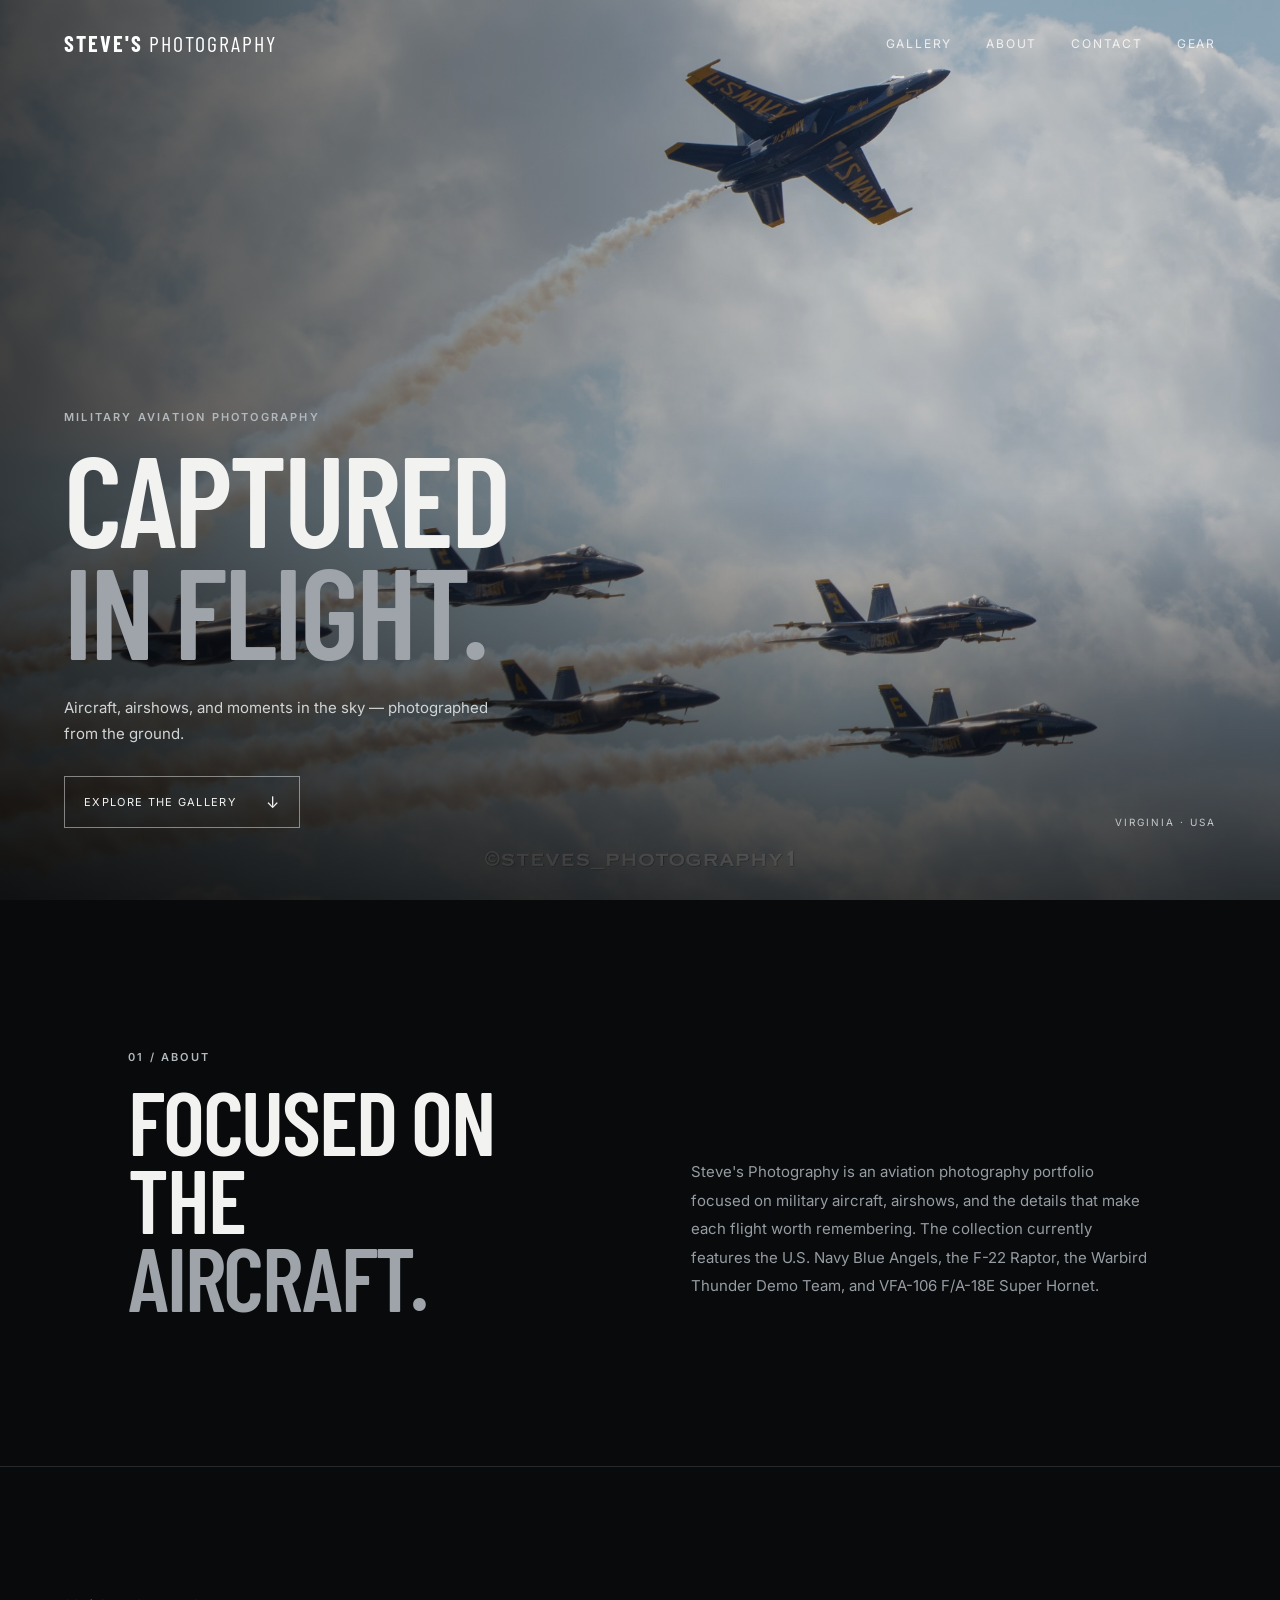
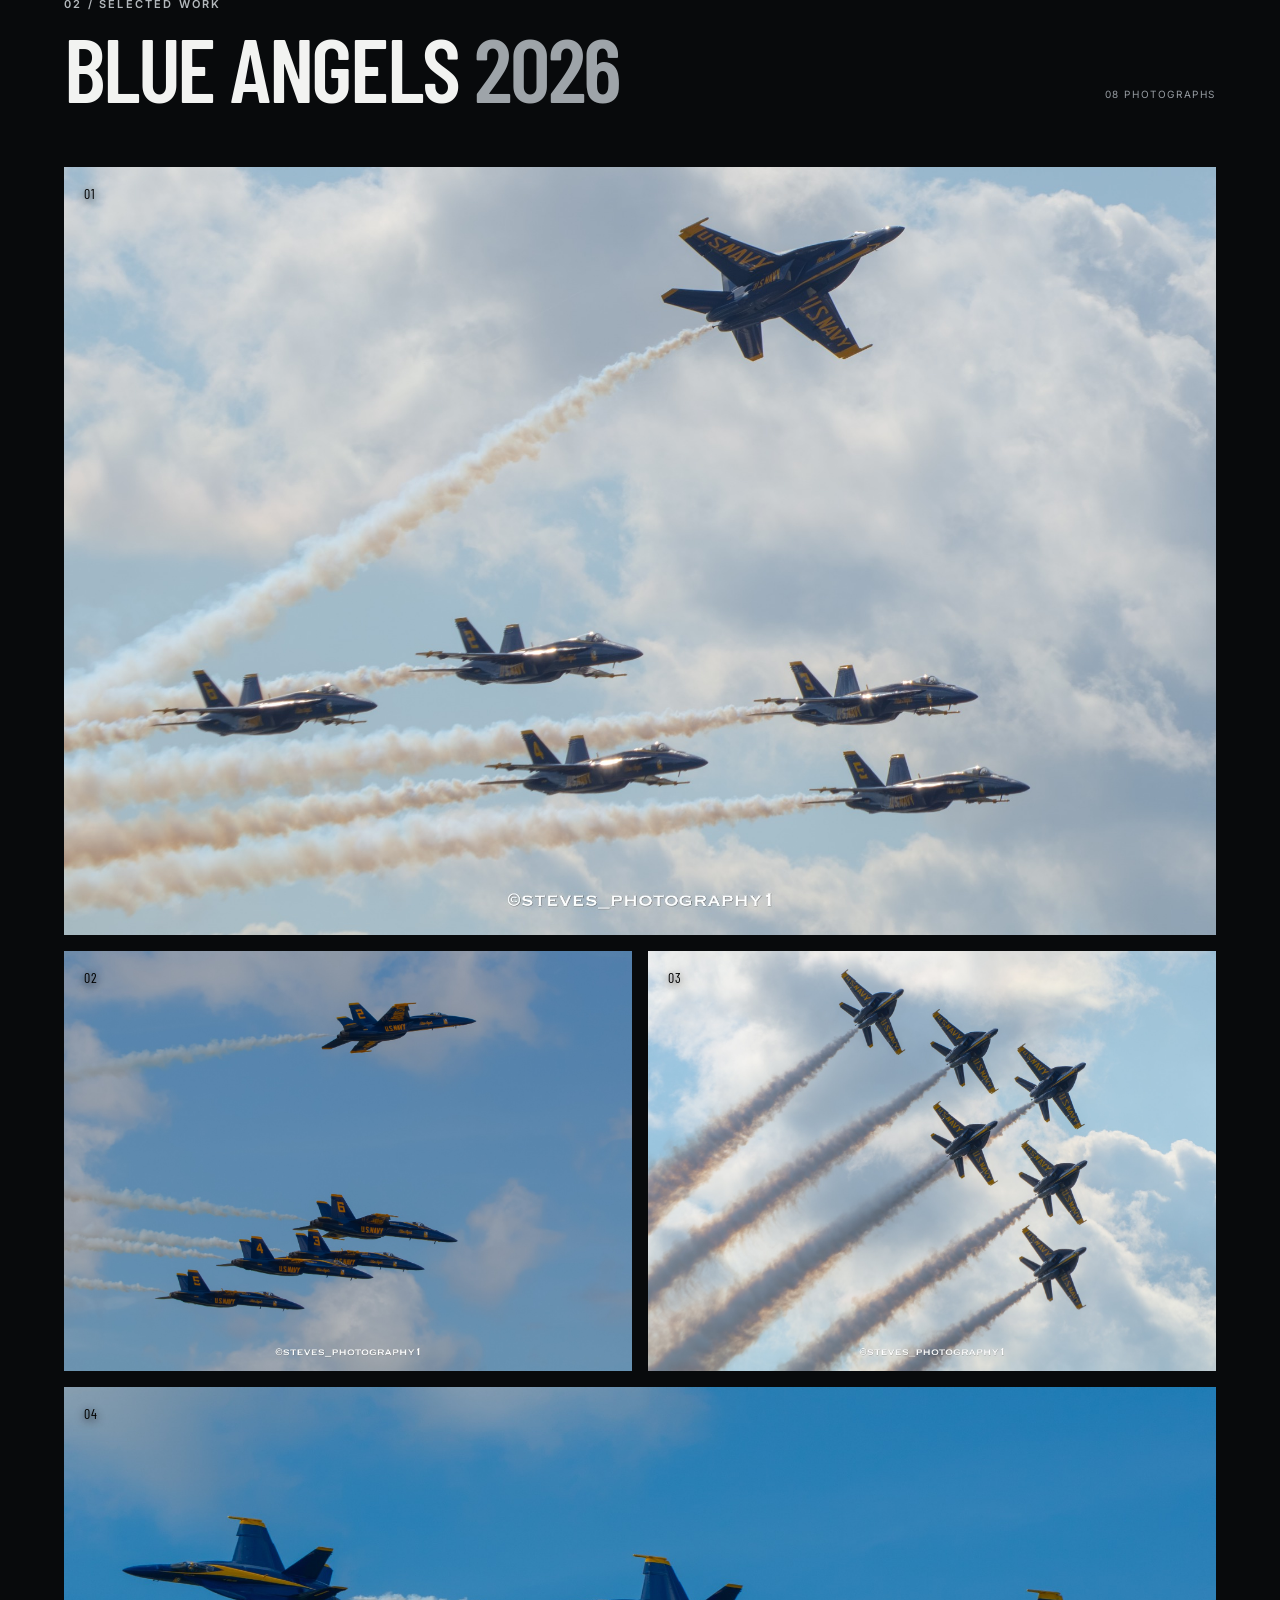
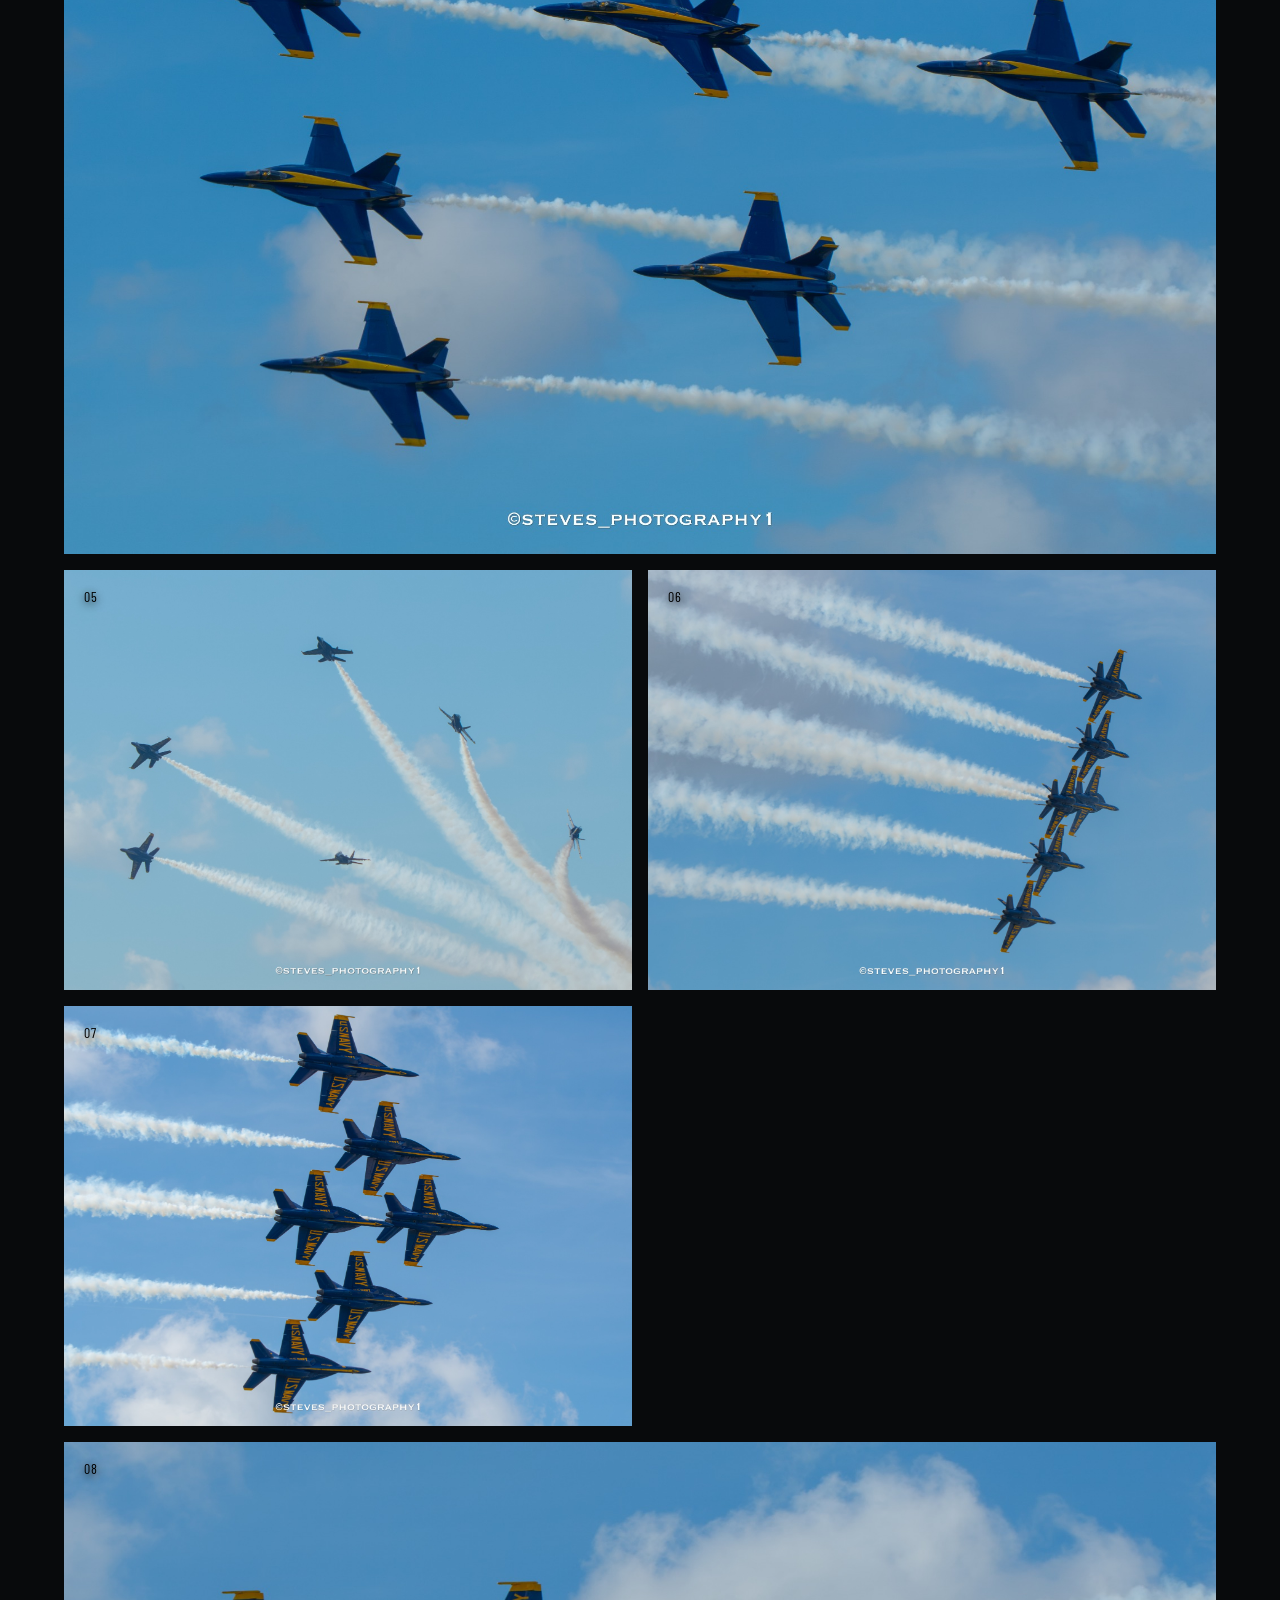
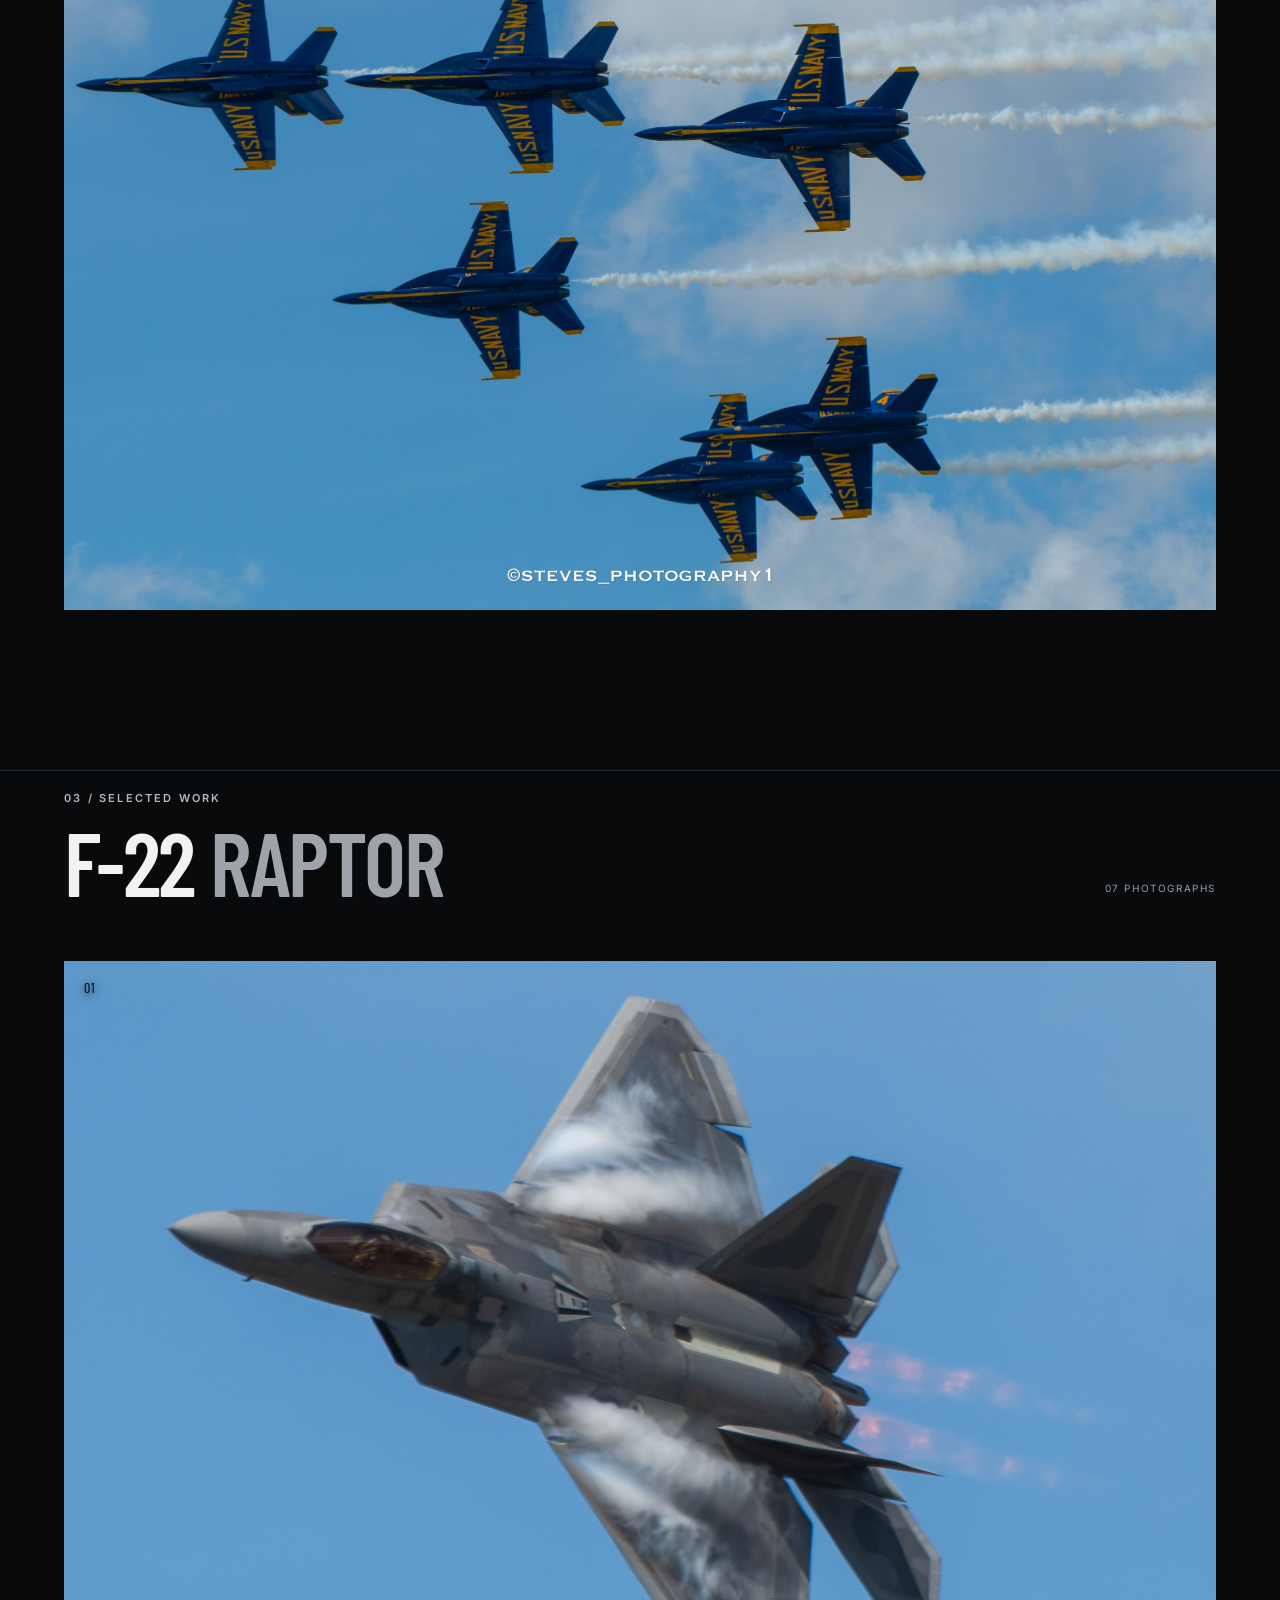
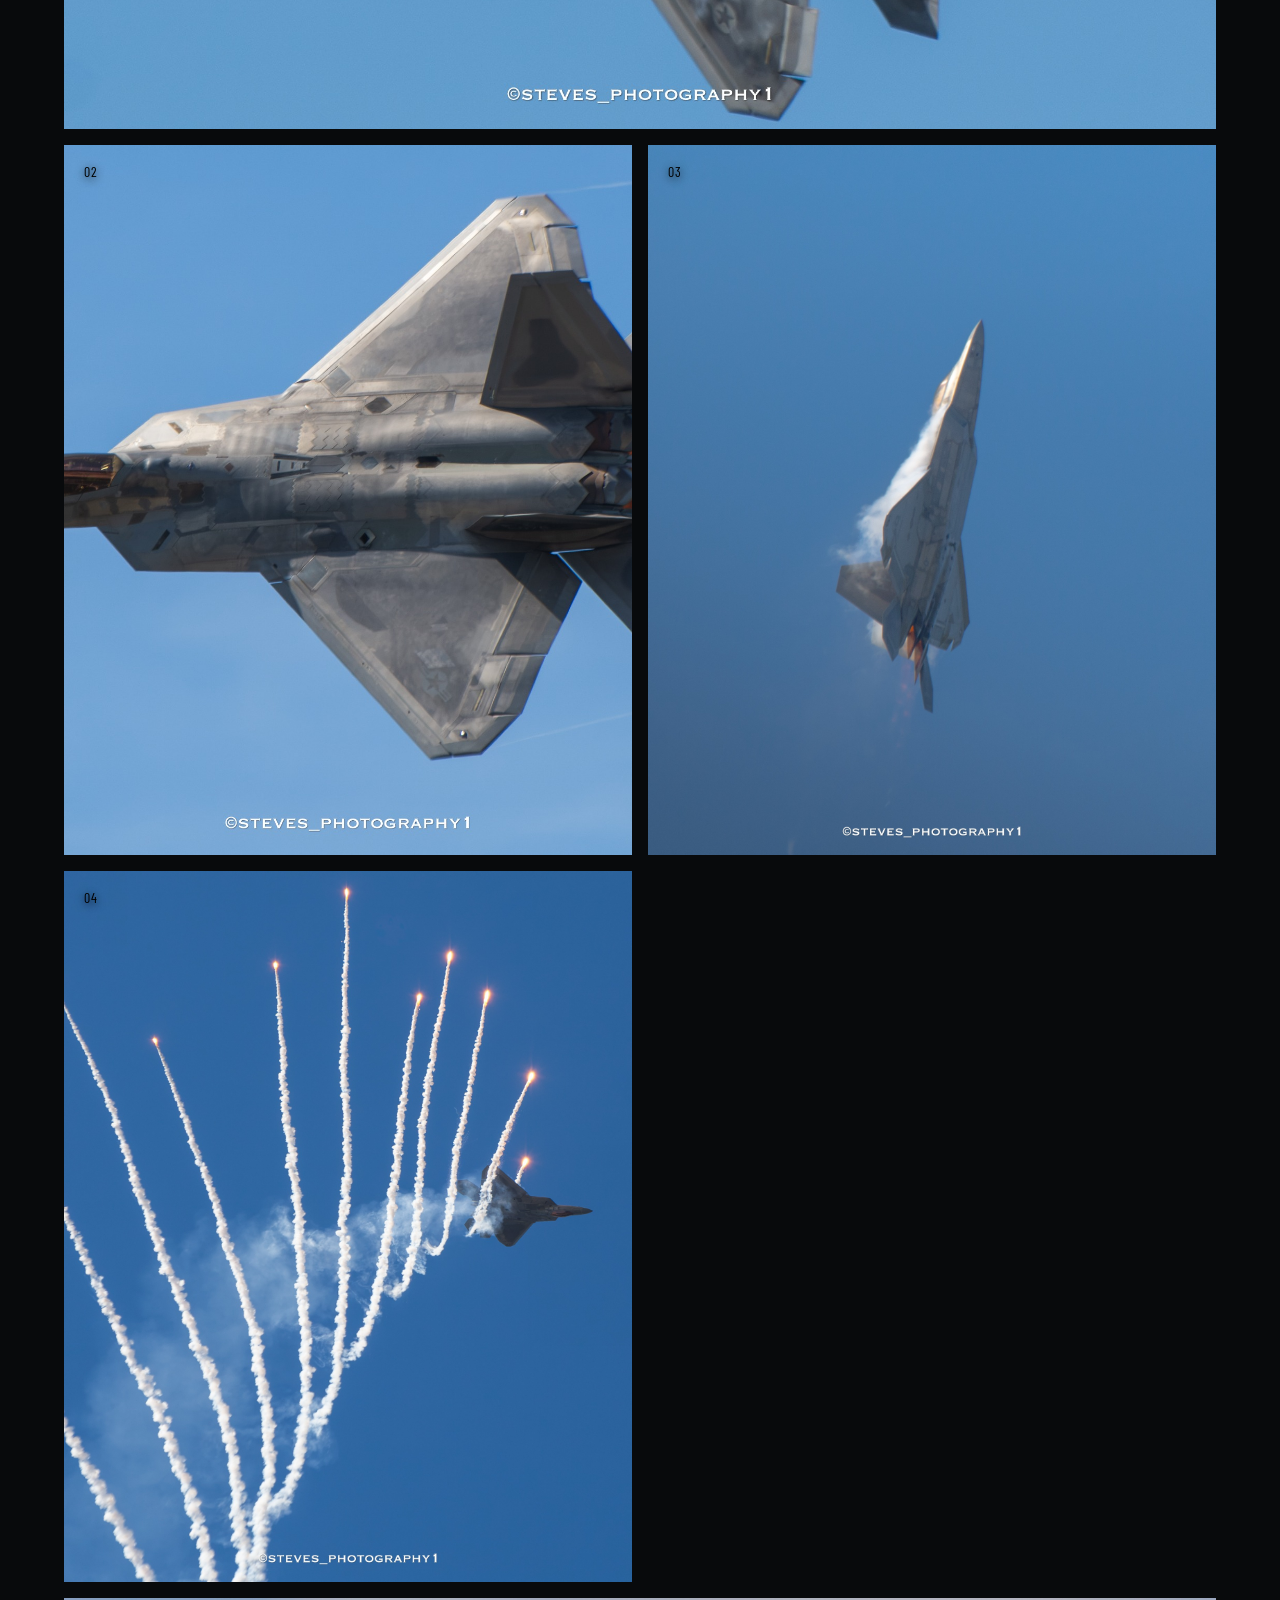
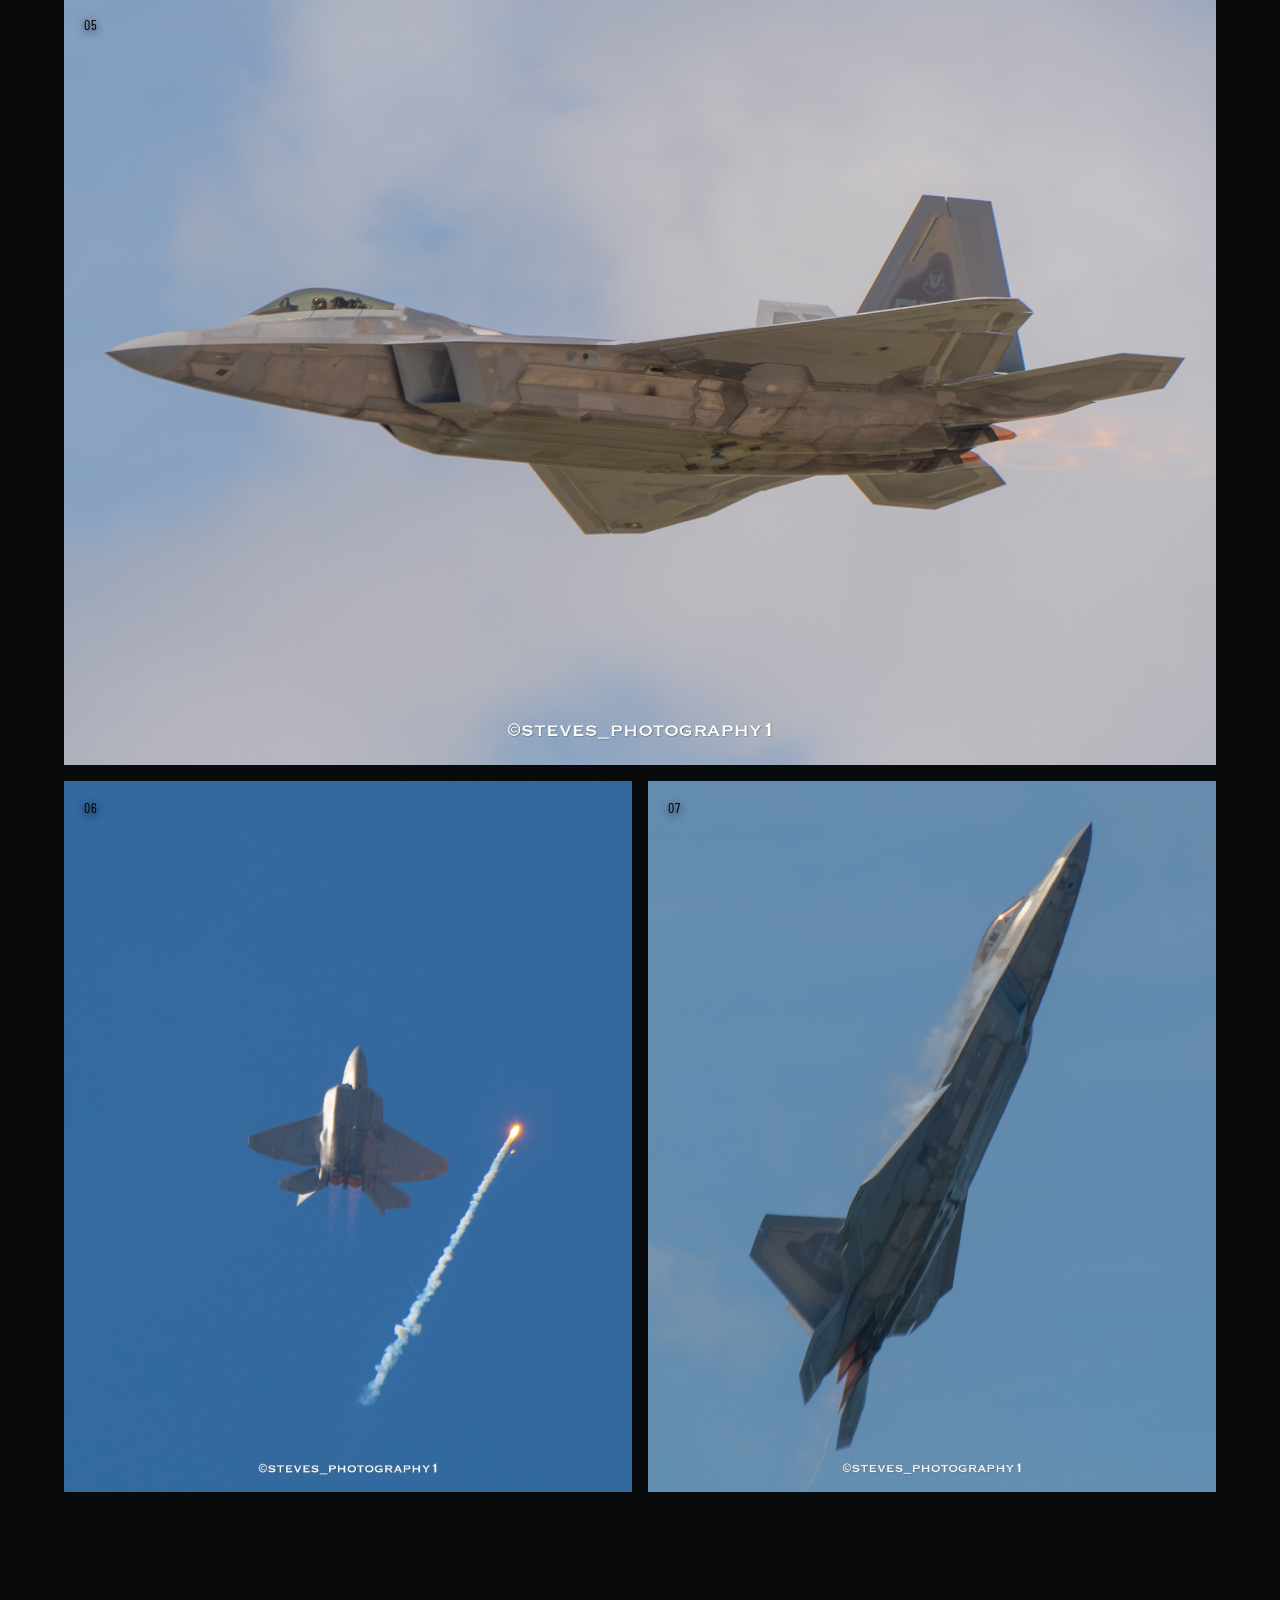
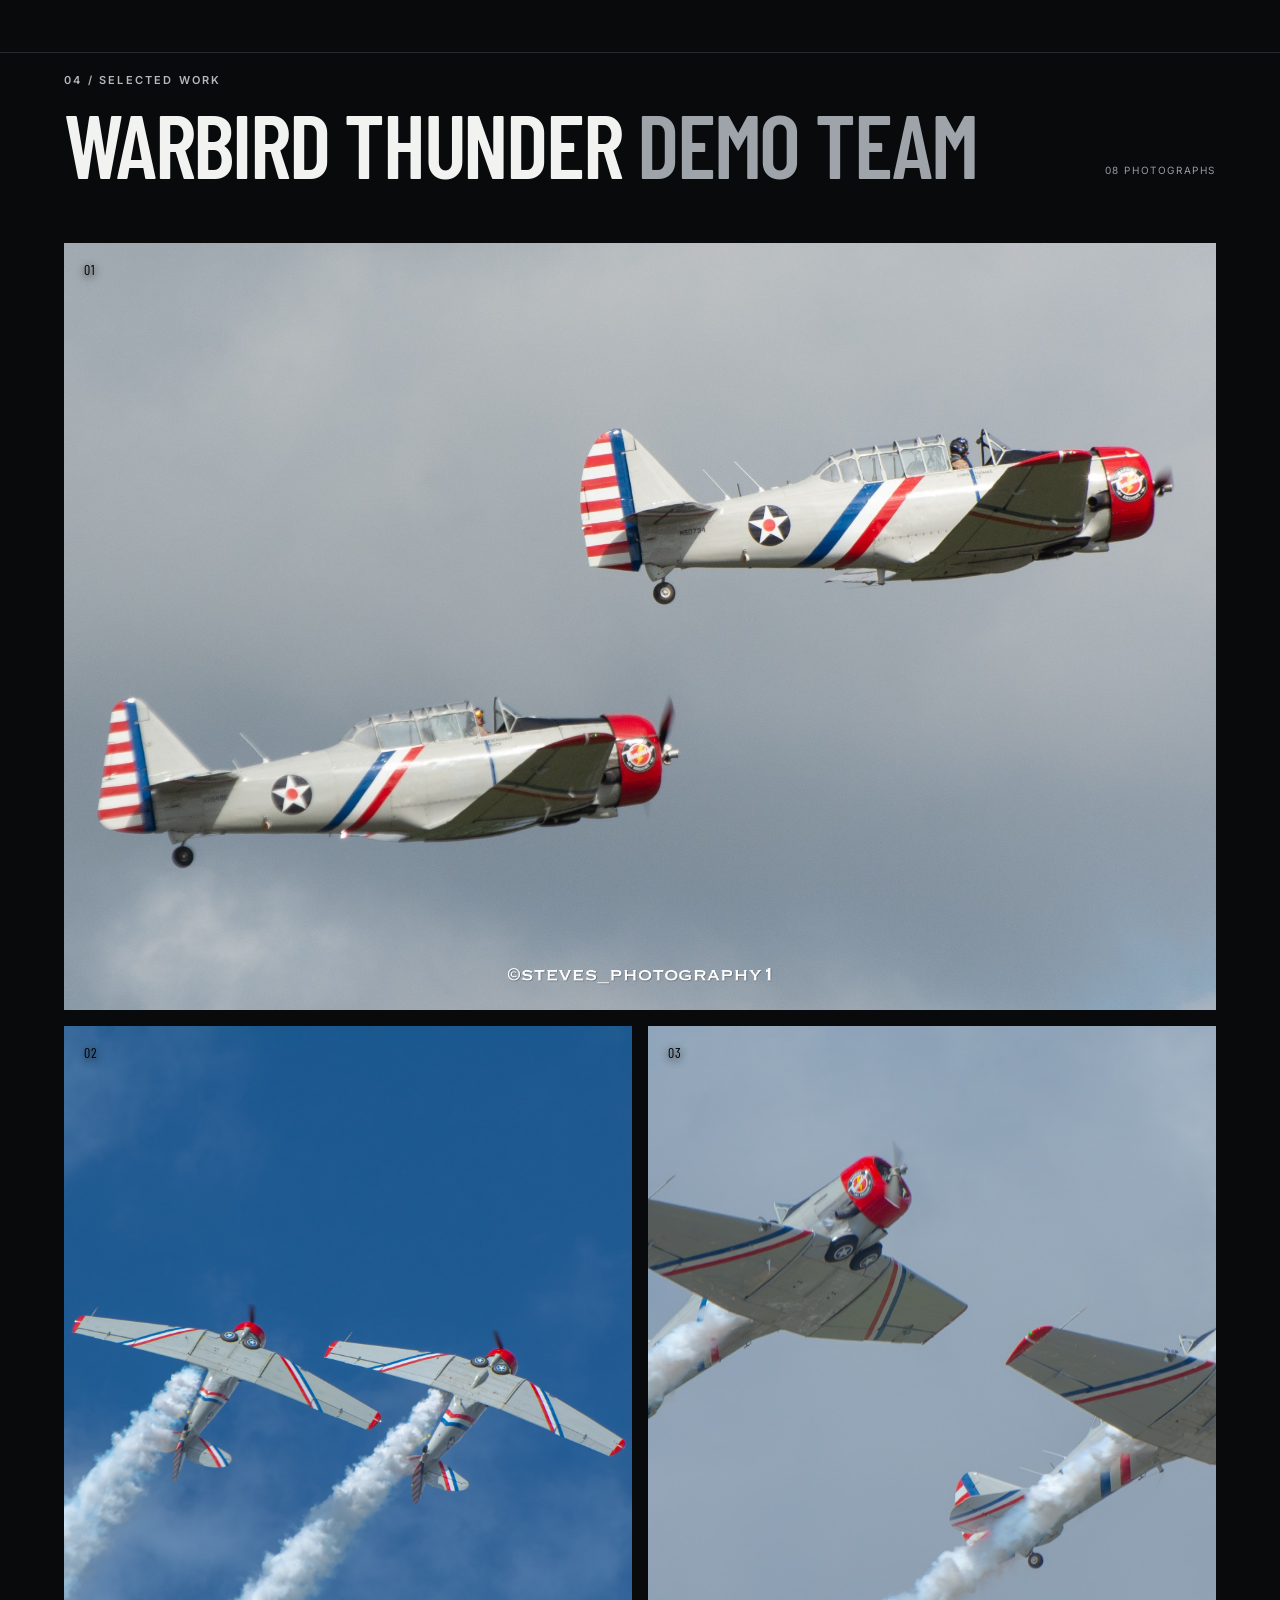
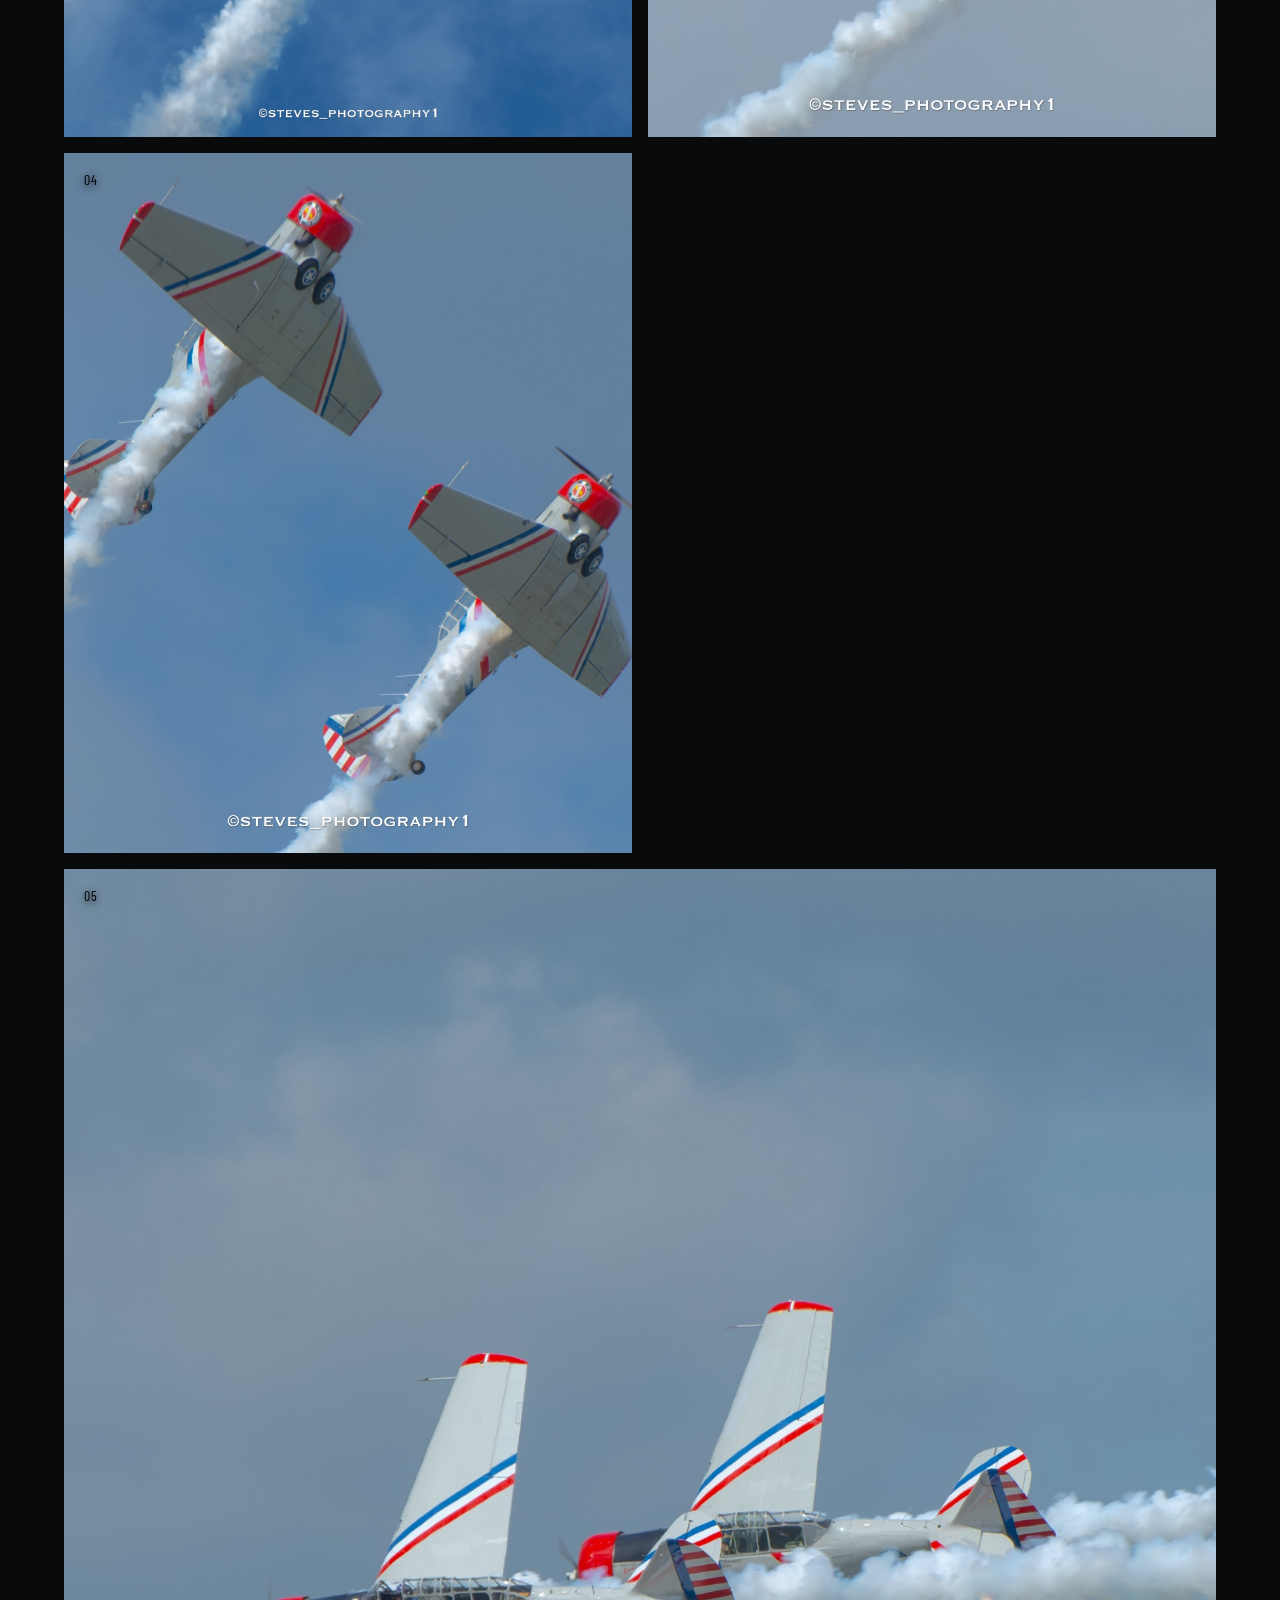
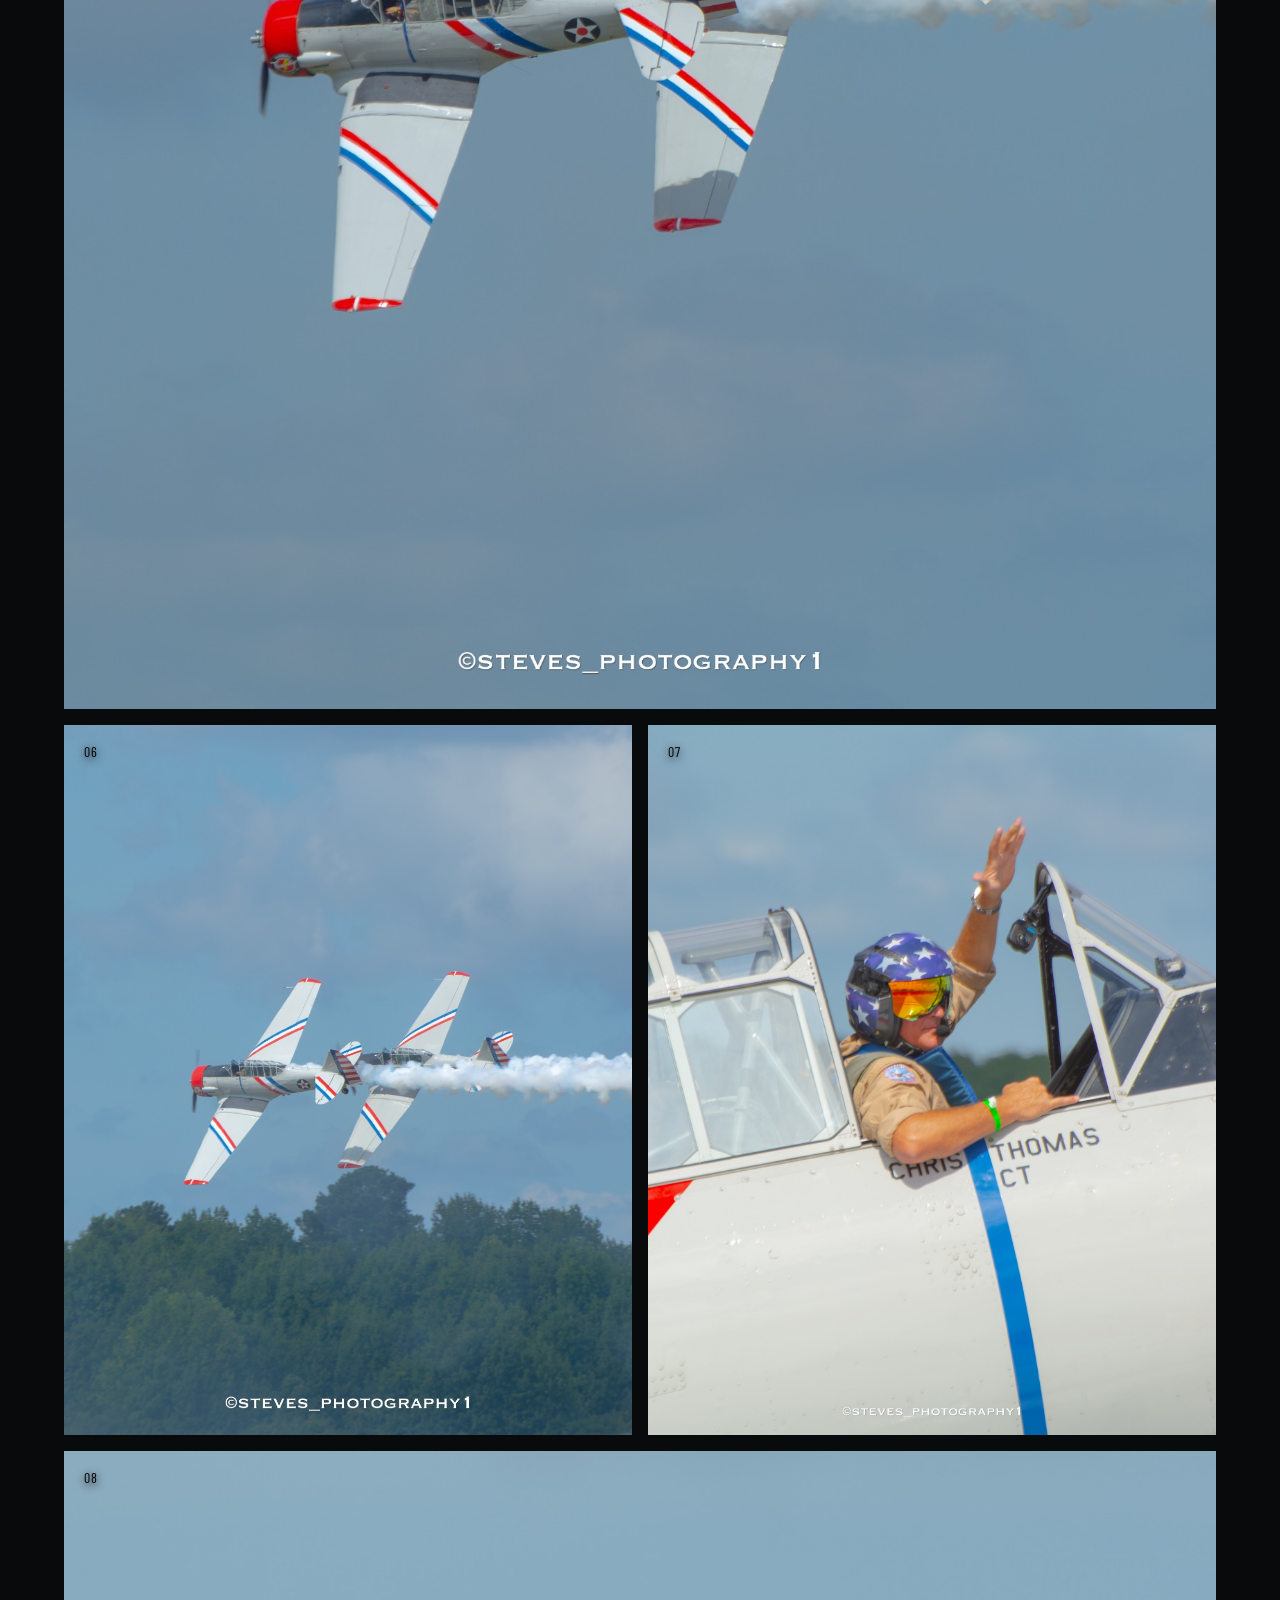
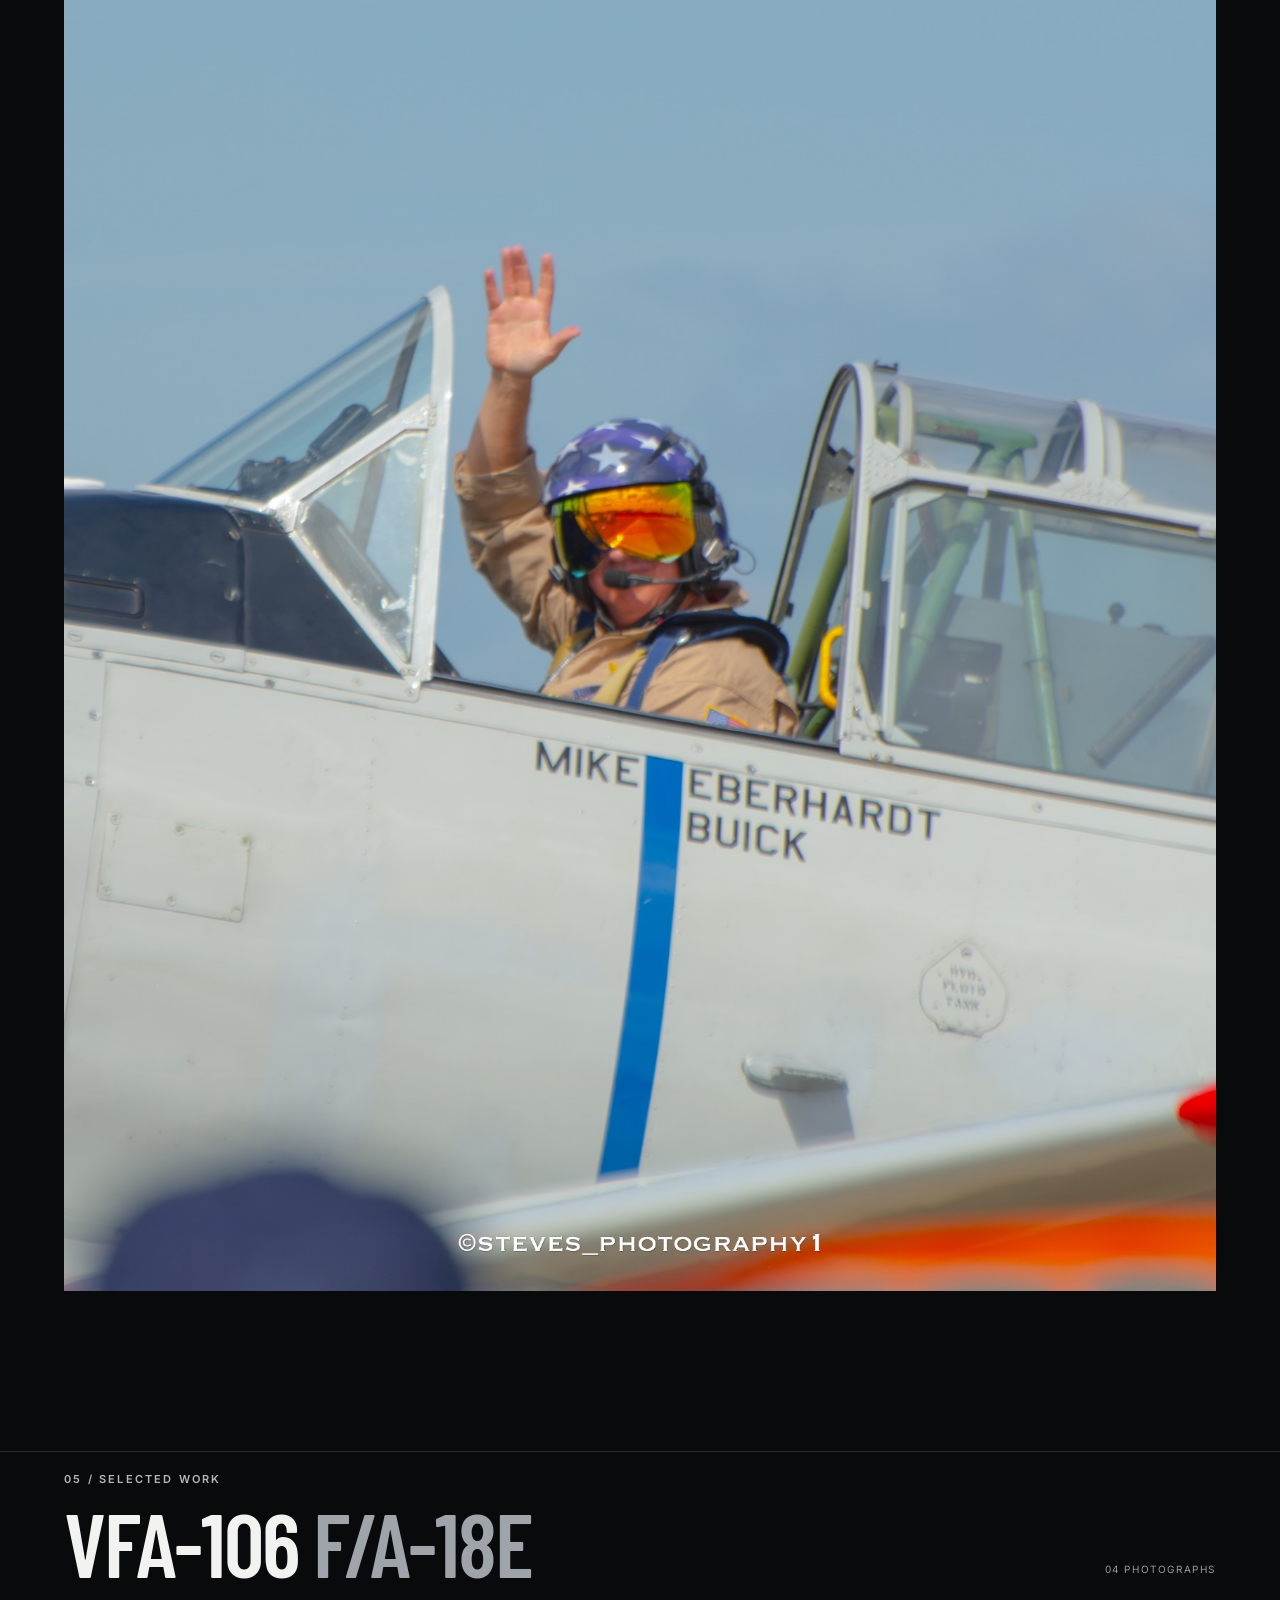
==== commit bbf1c6db: "Add Gear page navigation and clean up inline gear section" ====
--- a/index.html
+++ b/index.html
@@ -14,6 +14,7 @@
       <a href="#gallery">Gallery</a>
       <a href="#about">About</a>
       <a href="#contact">Contact</a>
+      <a href="gear.html">Gear</a>
     </nav>
   </header>
 
@@ -286,27 +287,5 @@
   </div>
 
   <script src="script.js"></script>
-<section id="gear" class="gear-page">
-<h1>My Gear</h1>
-<div class="gear-section">
-<h2>Camera</h2>
-<h3>Nikon D7100</h3>
-<p>My primary camera for aviation photography. Its 24.1-megapixel APS-C sensor provides plenty of resolution for cropping aircraft at a distance while retaining detail.</p>
-</div>
-<div class="gear-section">
-<h2>Lens</h2>
-<h3>Nikon AF-S NIKKOR 70–300mm f/4.5–5.6G IF-ED VR</h3>
-<p>My primary aviation lens. The 70–300mm range provides the reach I need for aircraft in flight while remaining flexible enough for closer subjects and airshow photography.</p>
-</div>
-<div class="gear-section">
-<h2>Editing &amp; Workflow</h2>
-<h3>MacBook Neo (2026)</h3>
-<p>My primary computer for managing and editing my photography. I use it for importing photographs, organizing my library, editing in Adobe Lightroom, and preparing photographs for publication and social media.</p>
-<h3>Adobe Lightroom</h3>
-<p>I use Lightroom for RAW development, exposure and color adjustments, cropping, sharpening, noise reduction, and final preparation of photographs.</p>
-</div>
-<p class="gear-note">This is the equipment I currently use, but my gear will continue to evolve as I grow as a photographer.</p>
-</section>
 </body>
 </html>
-
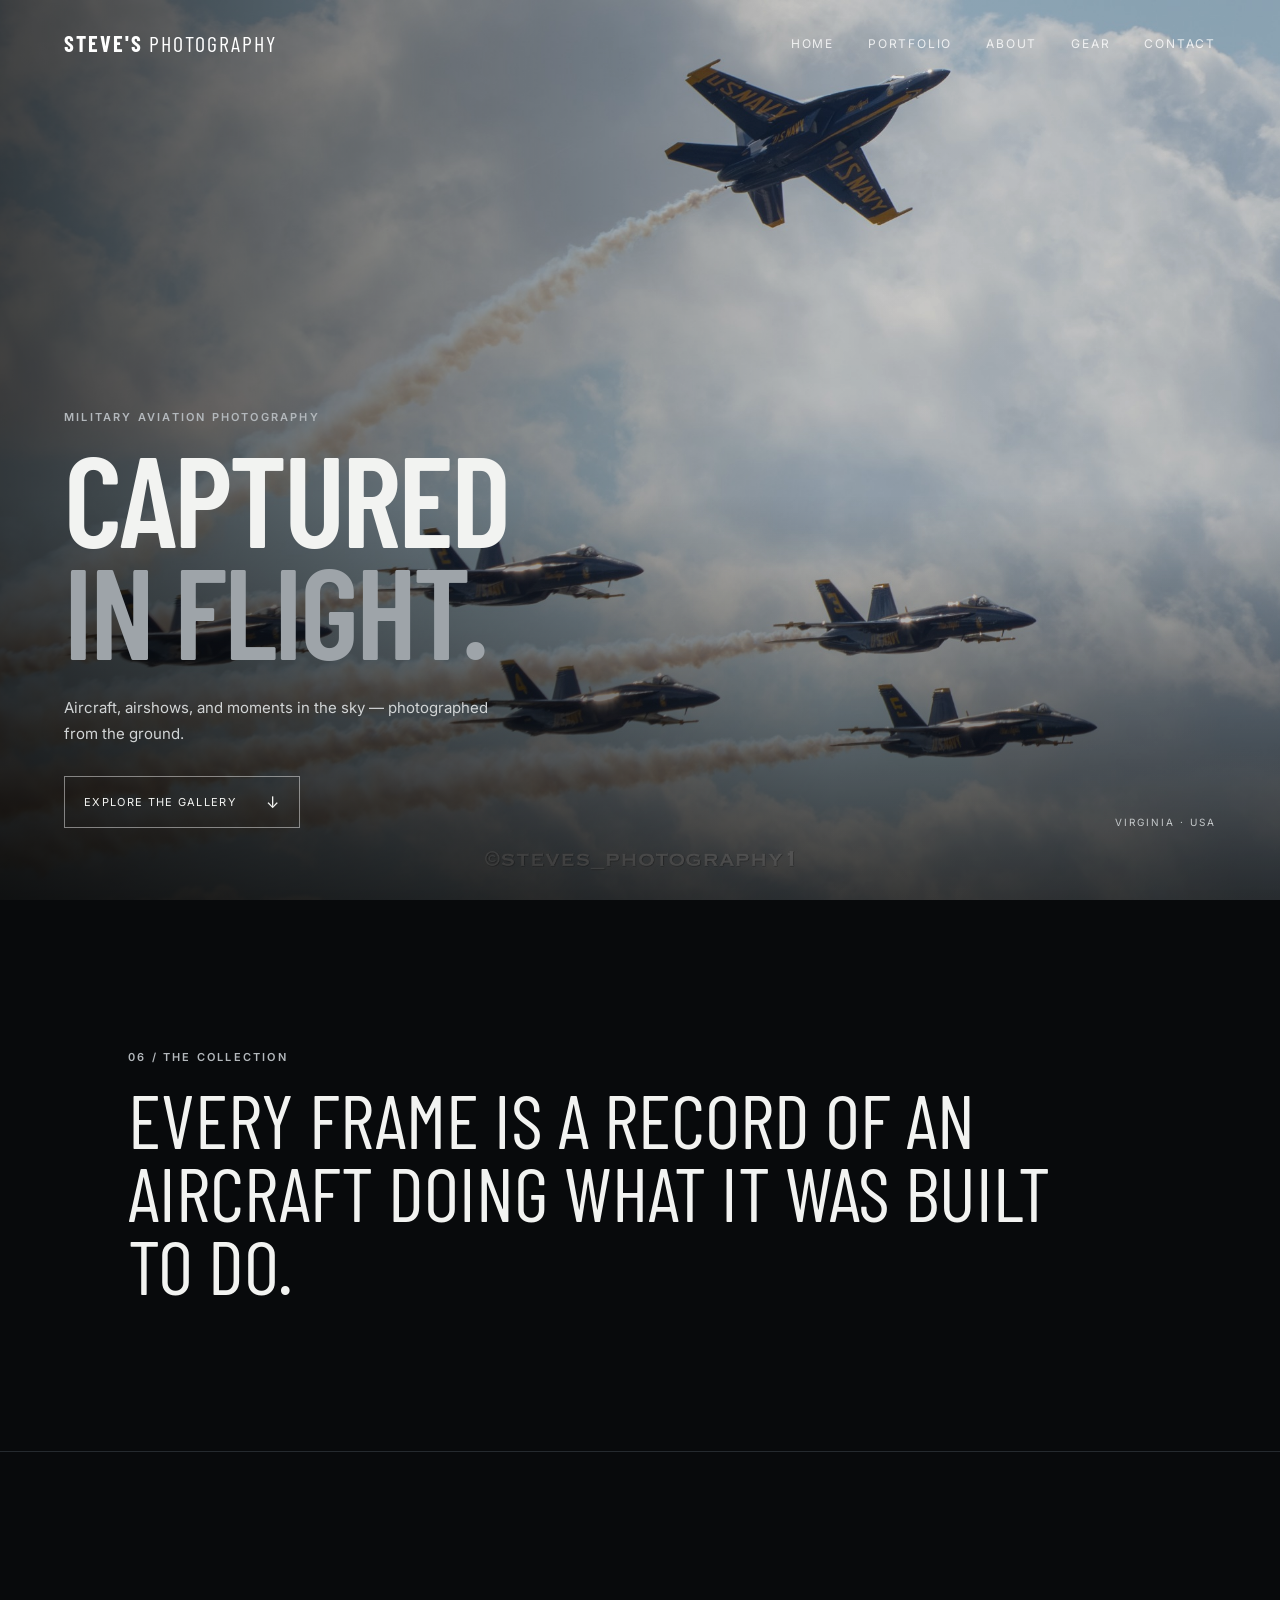
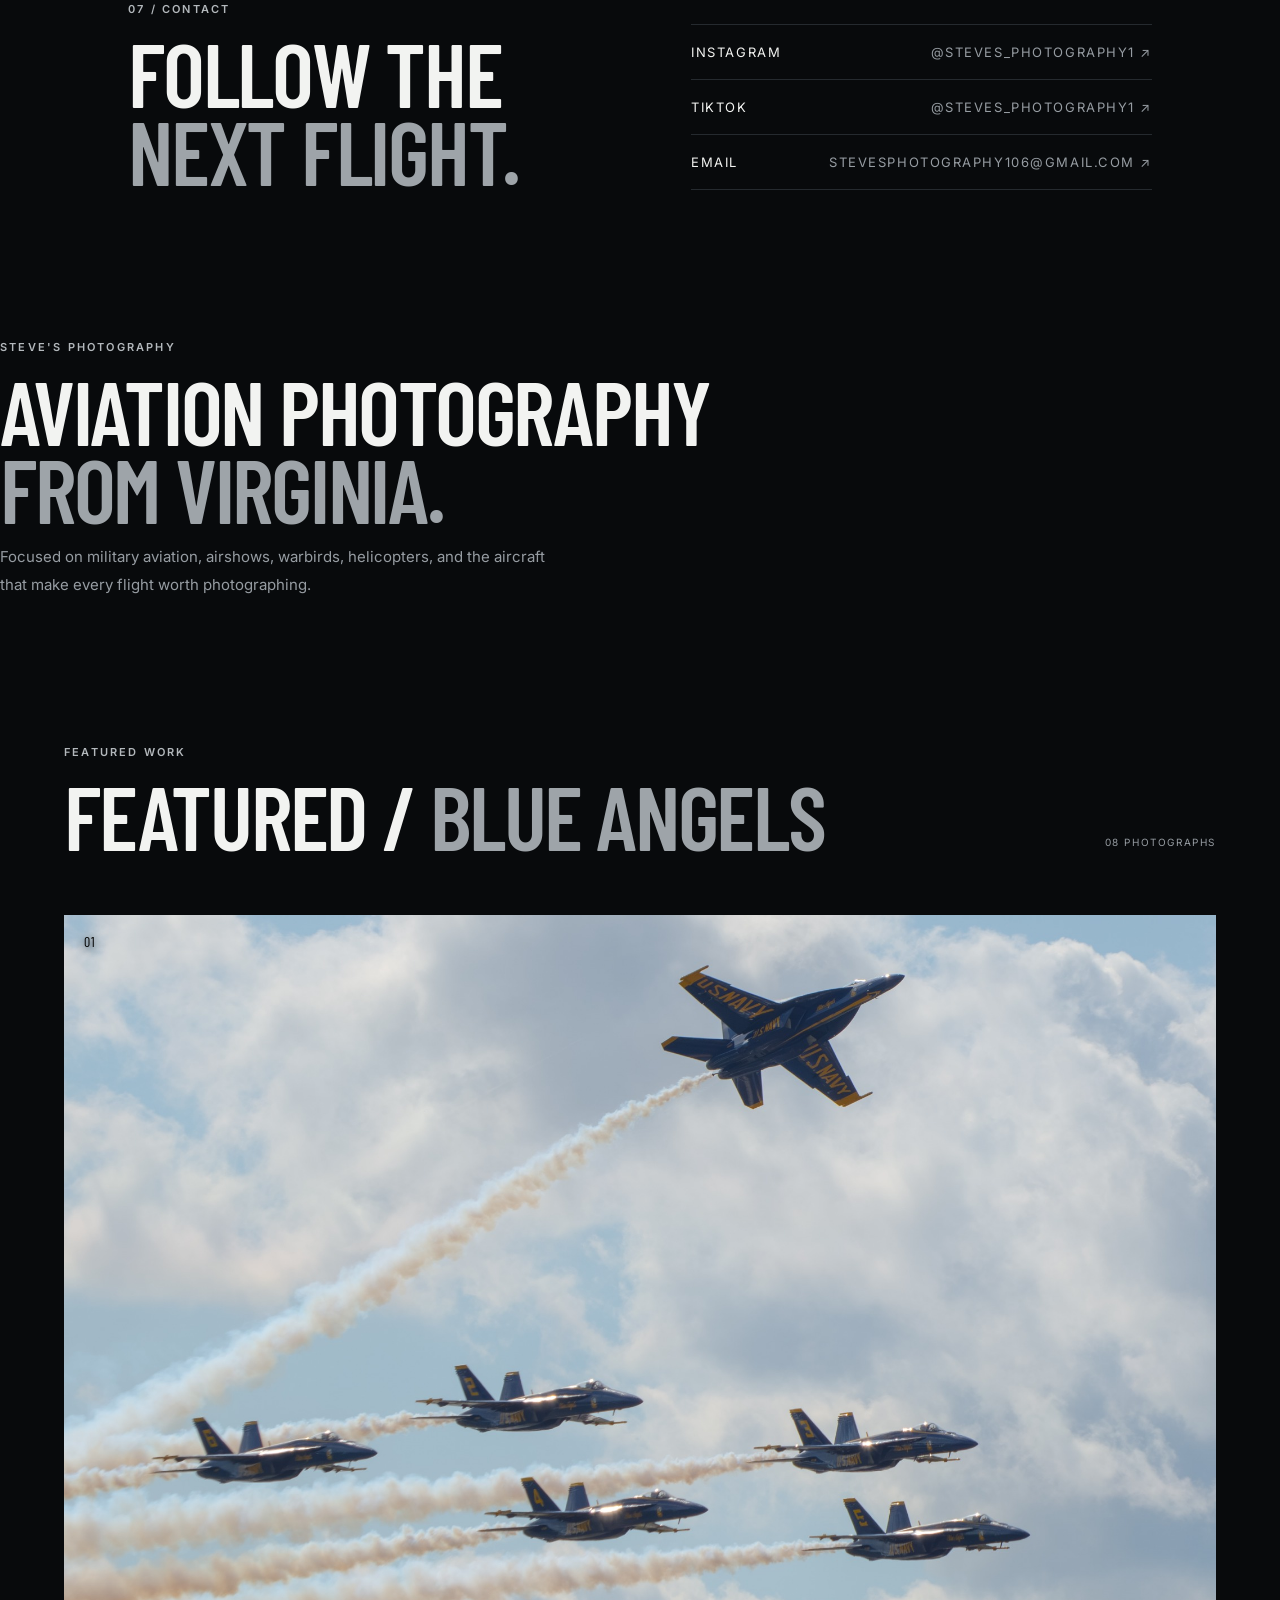
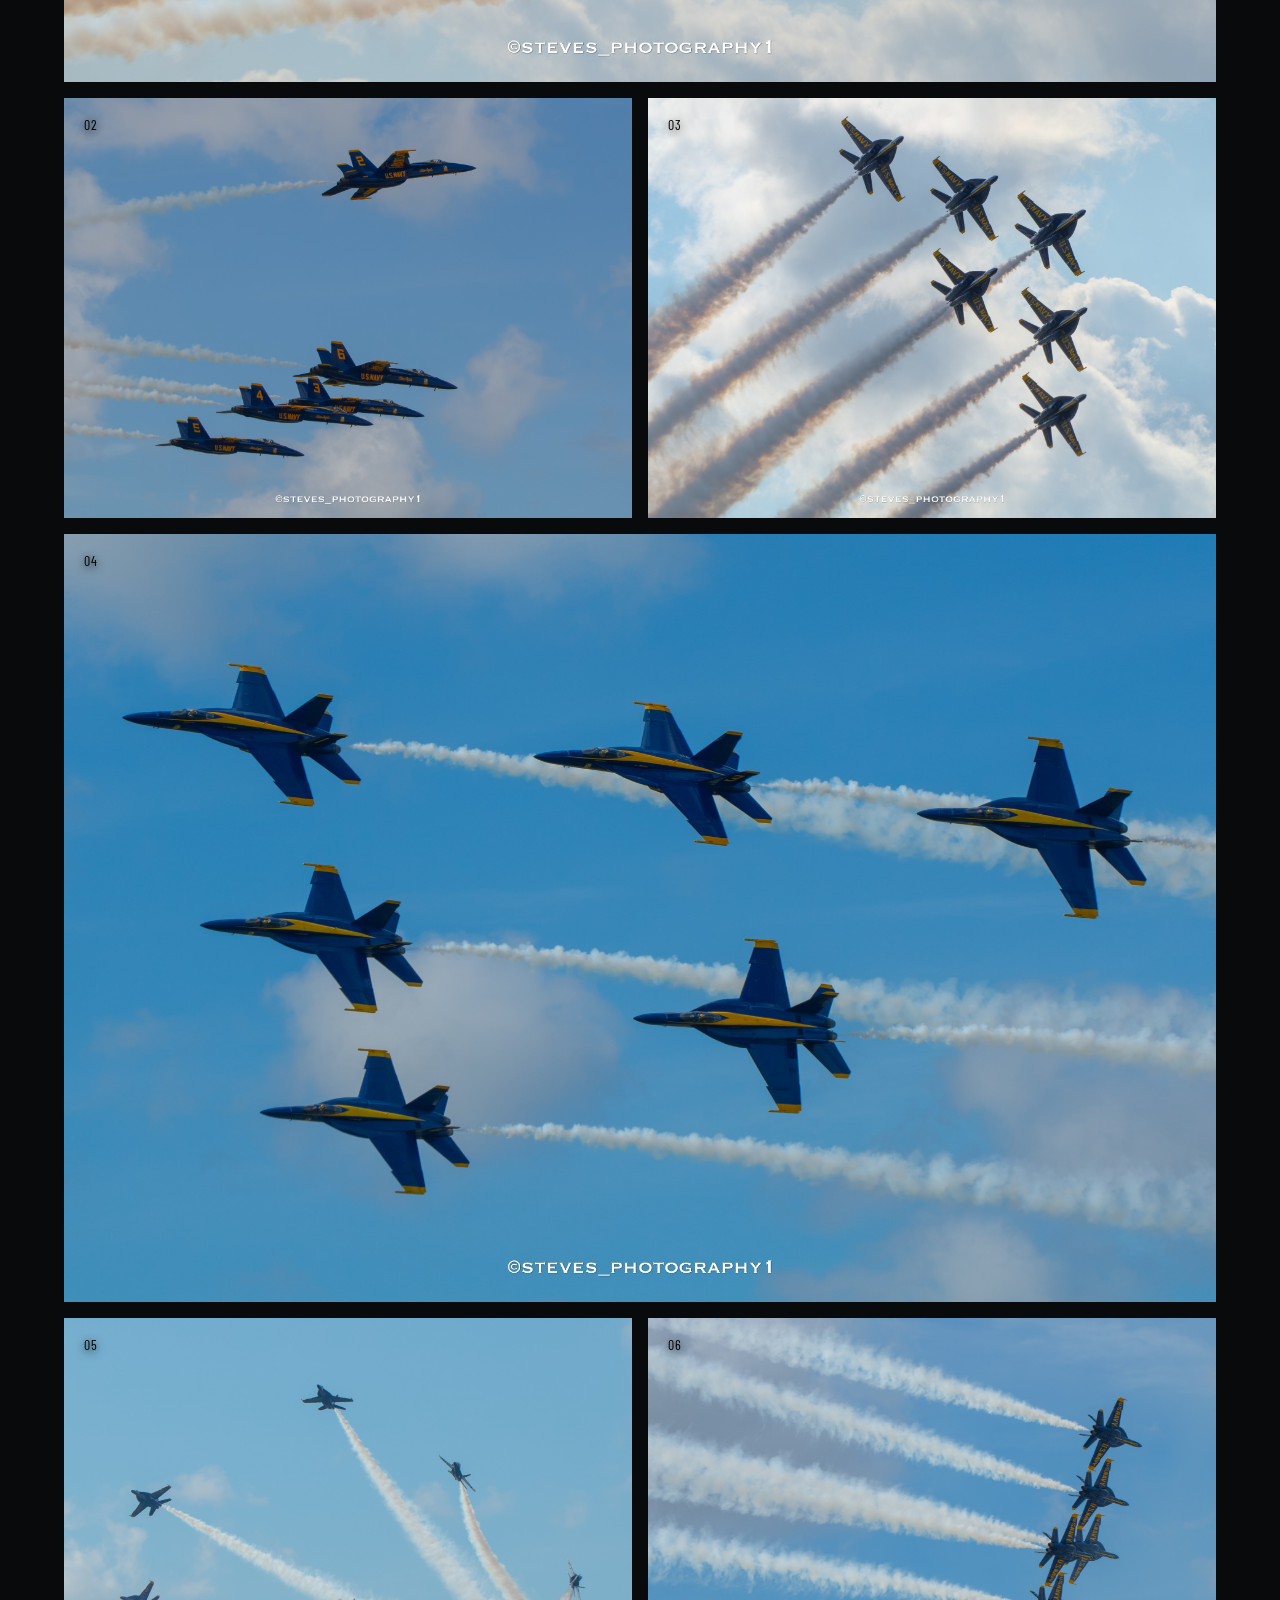
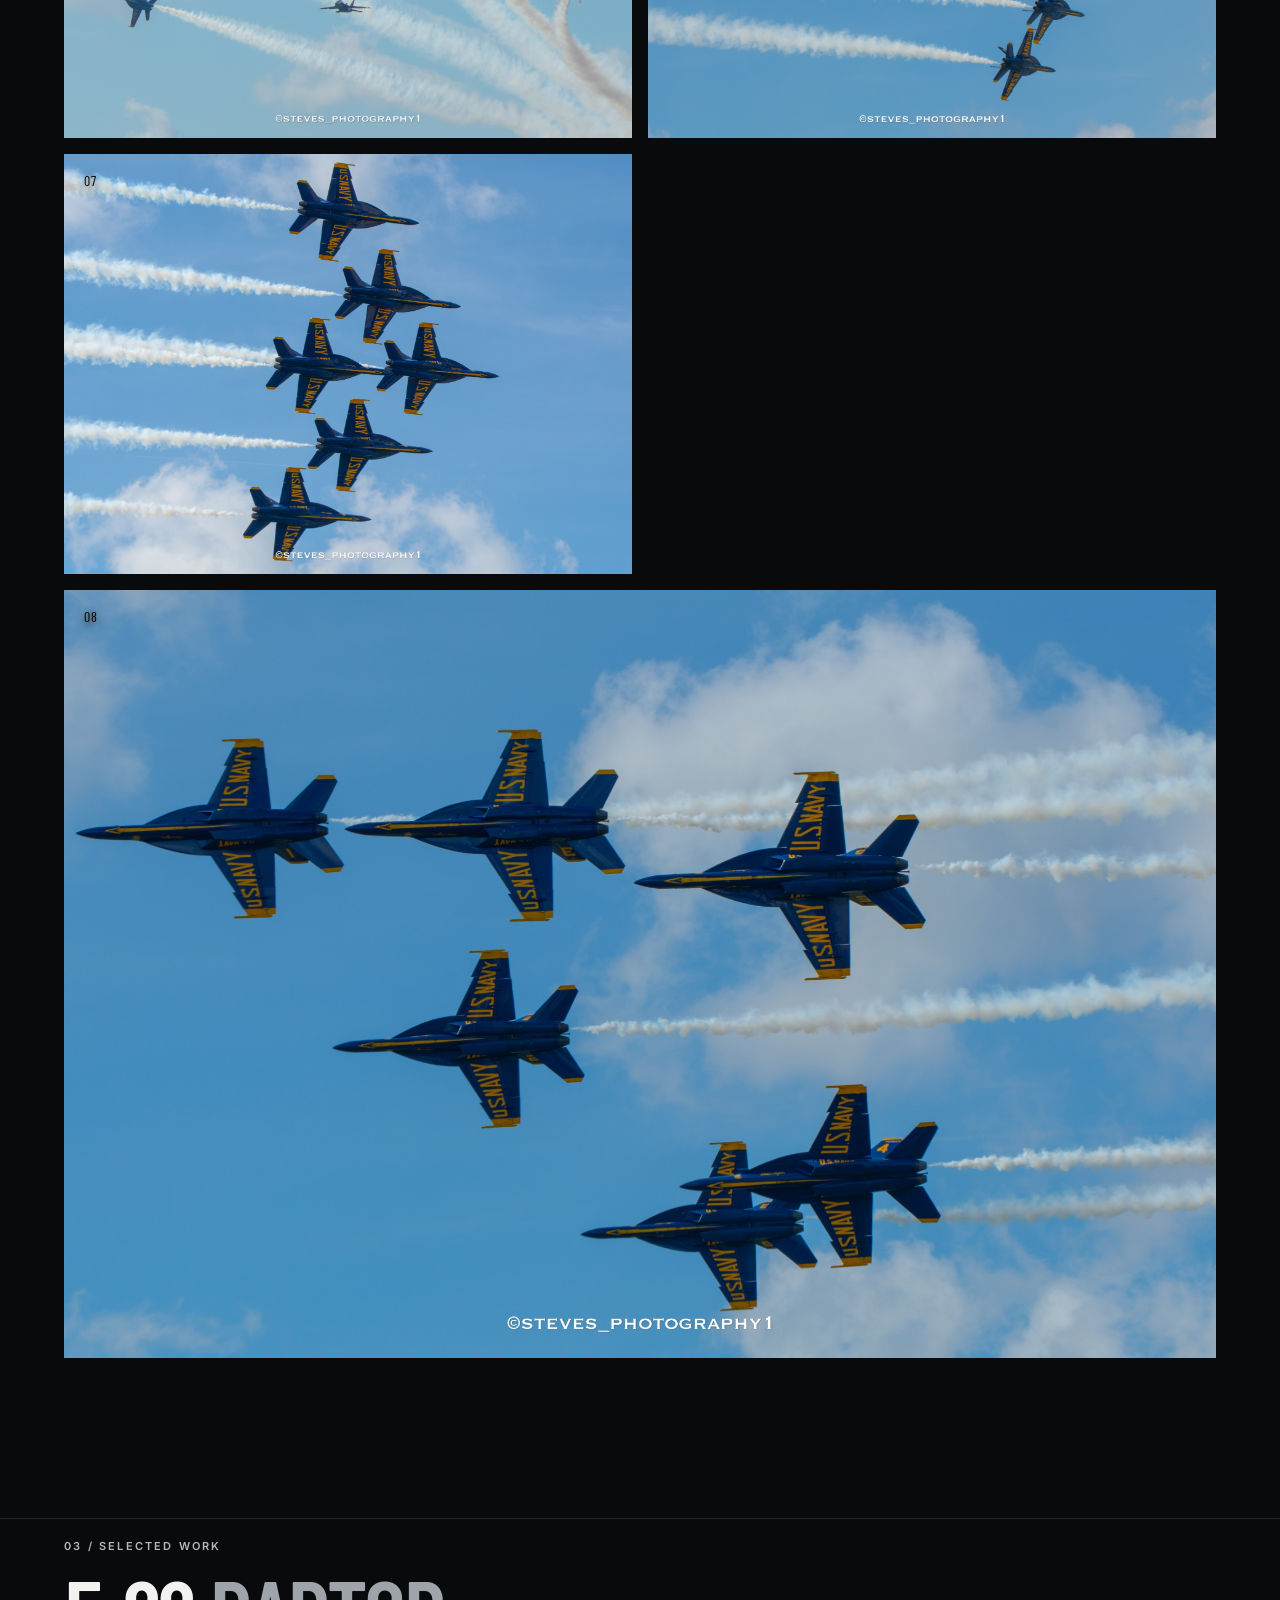
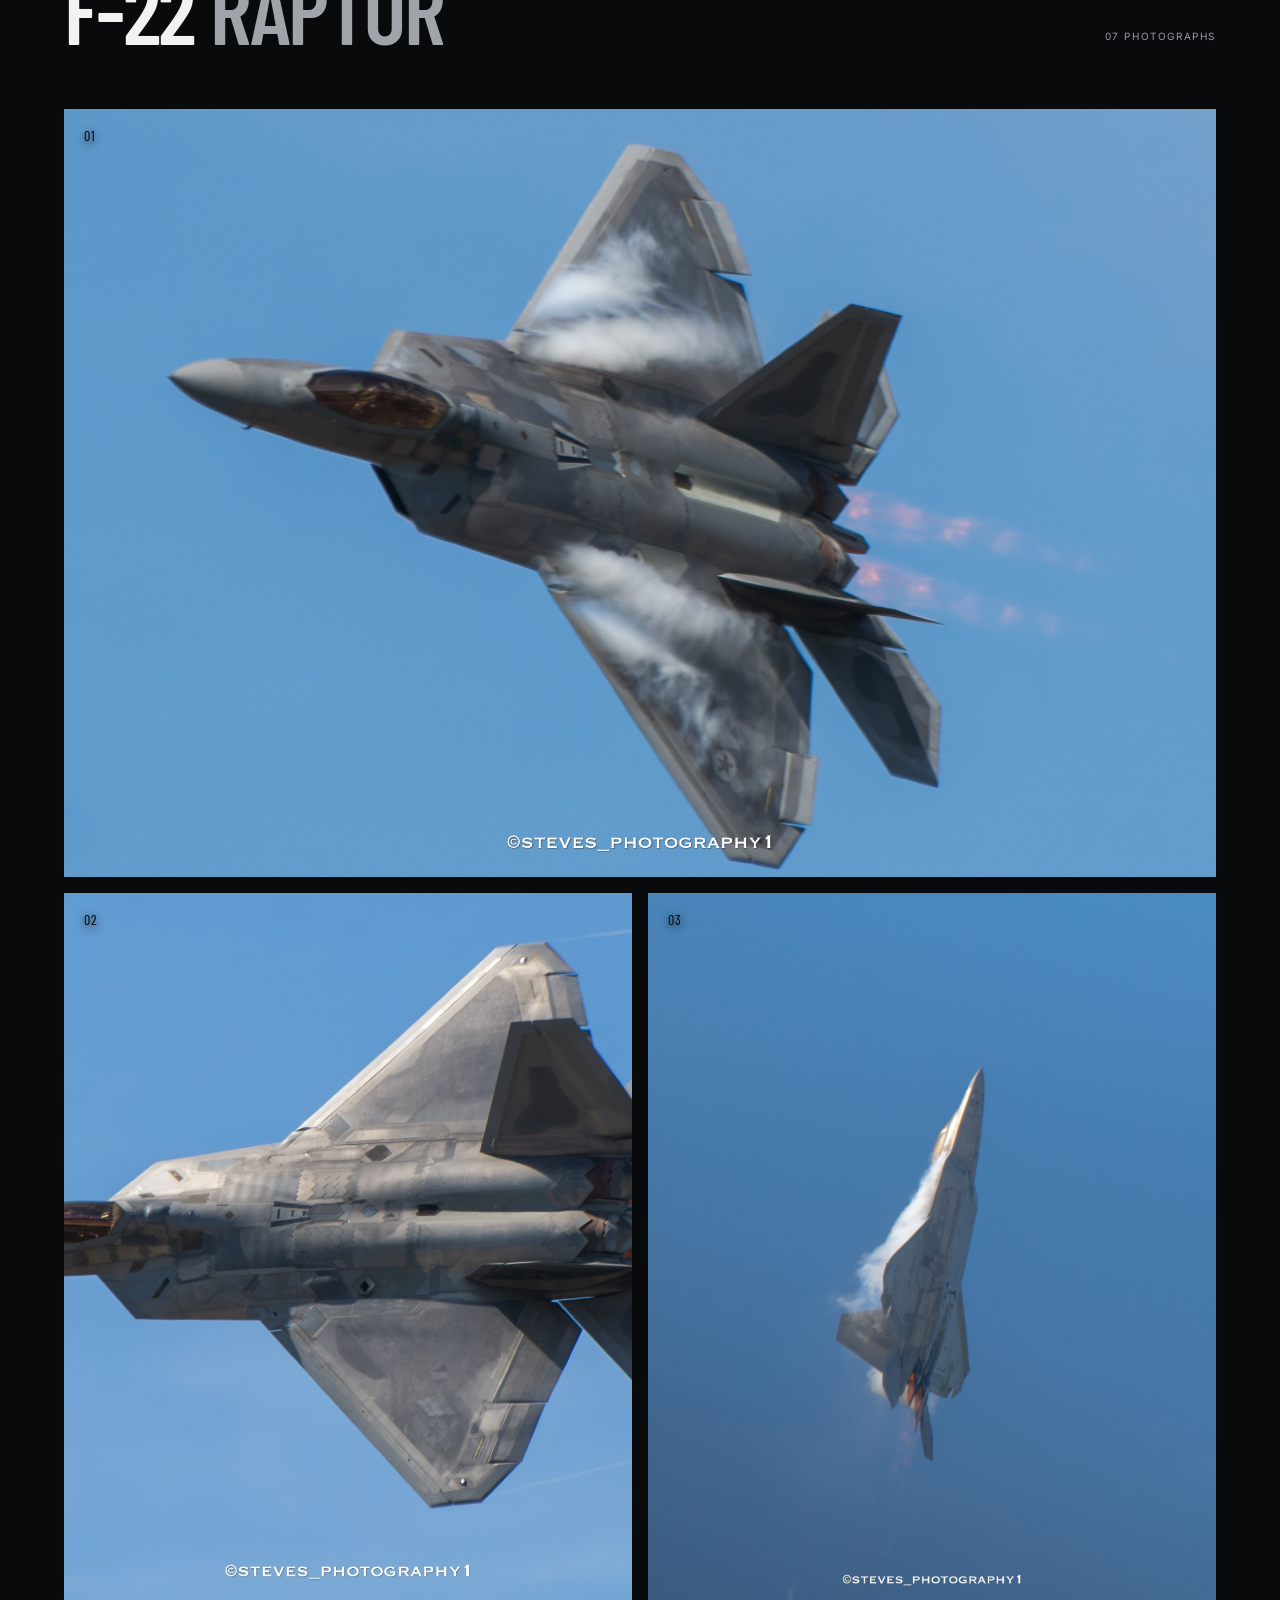
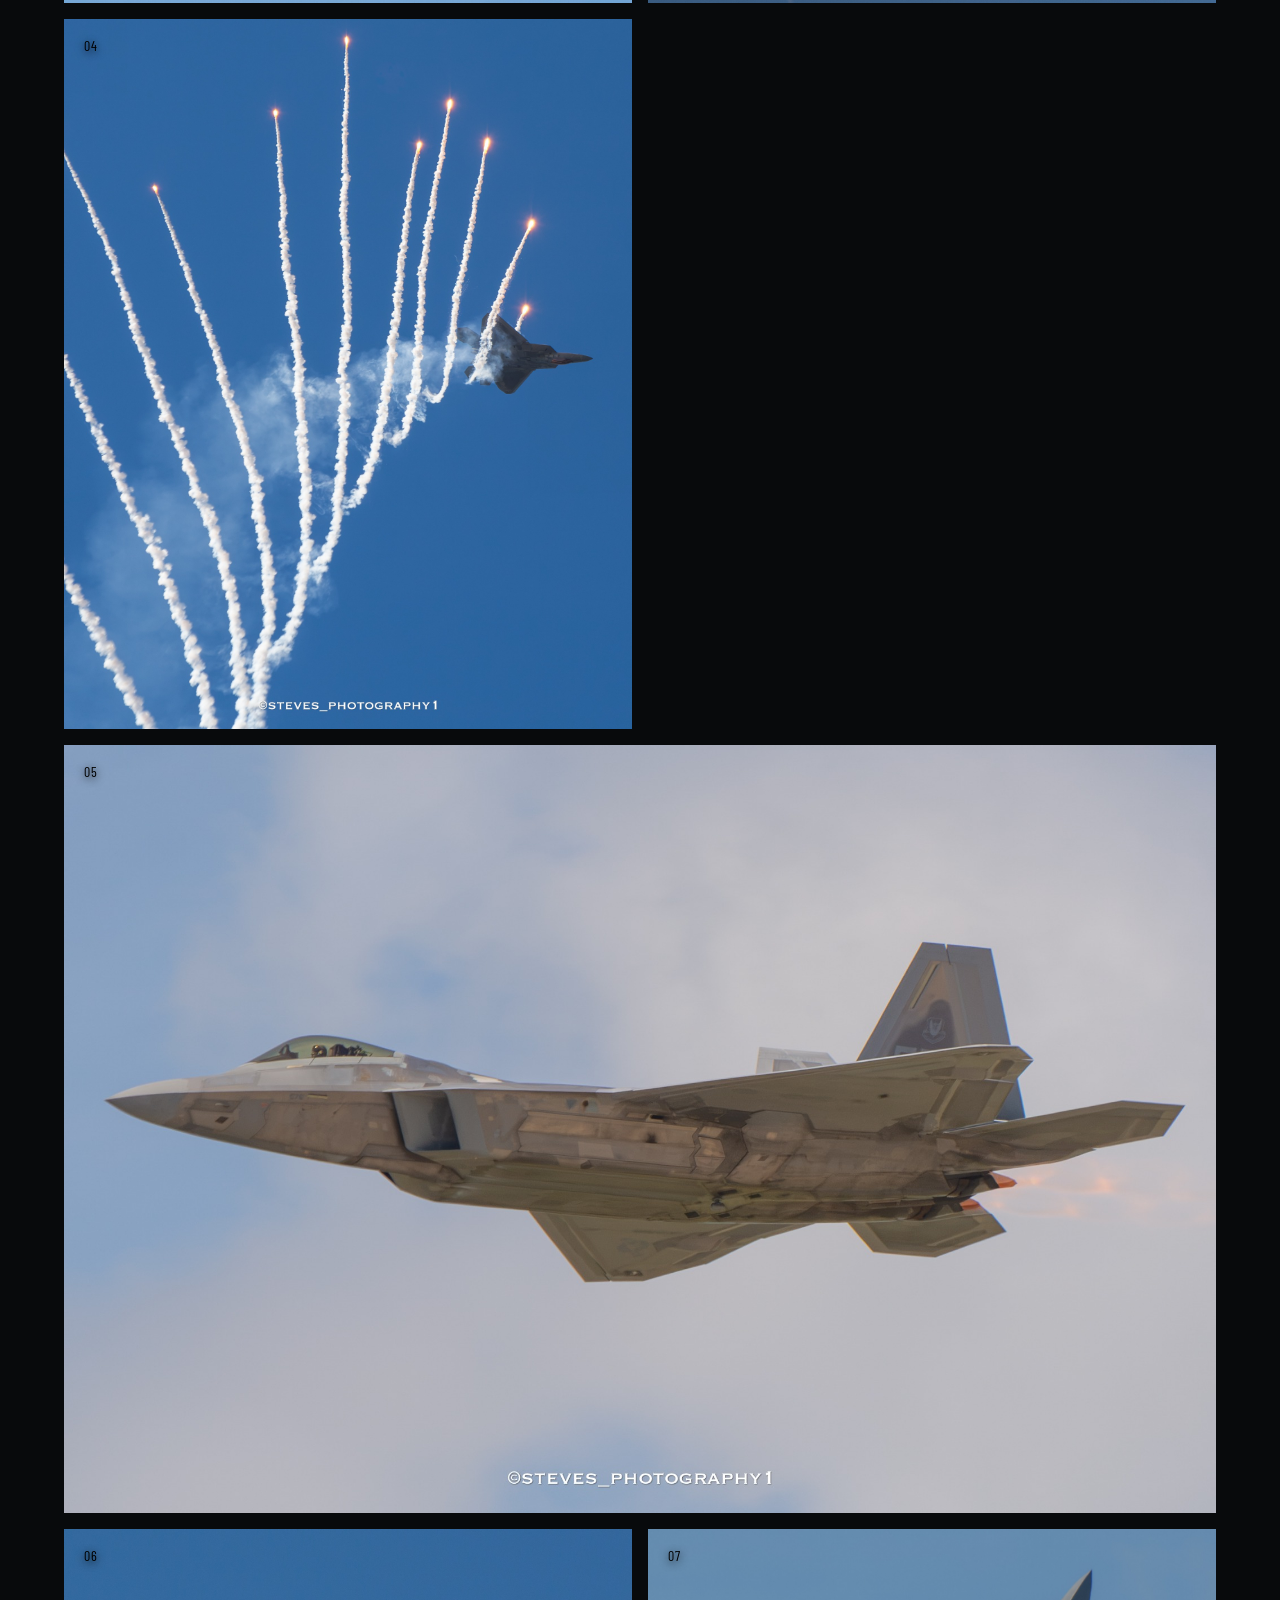
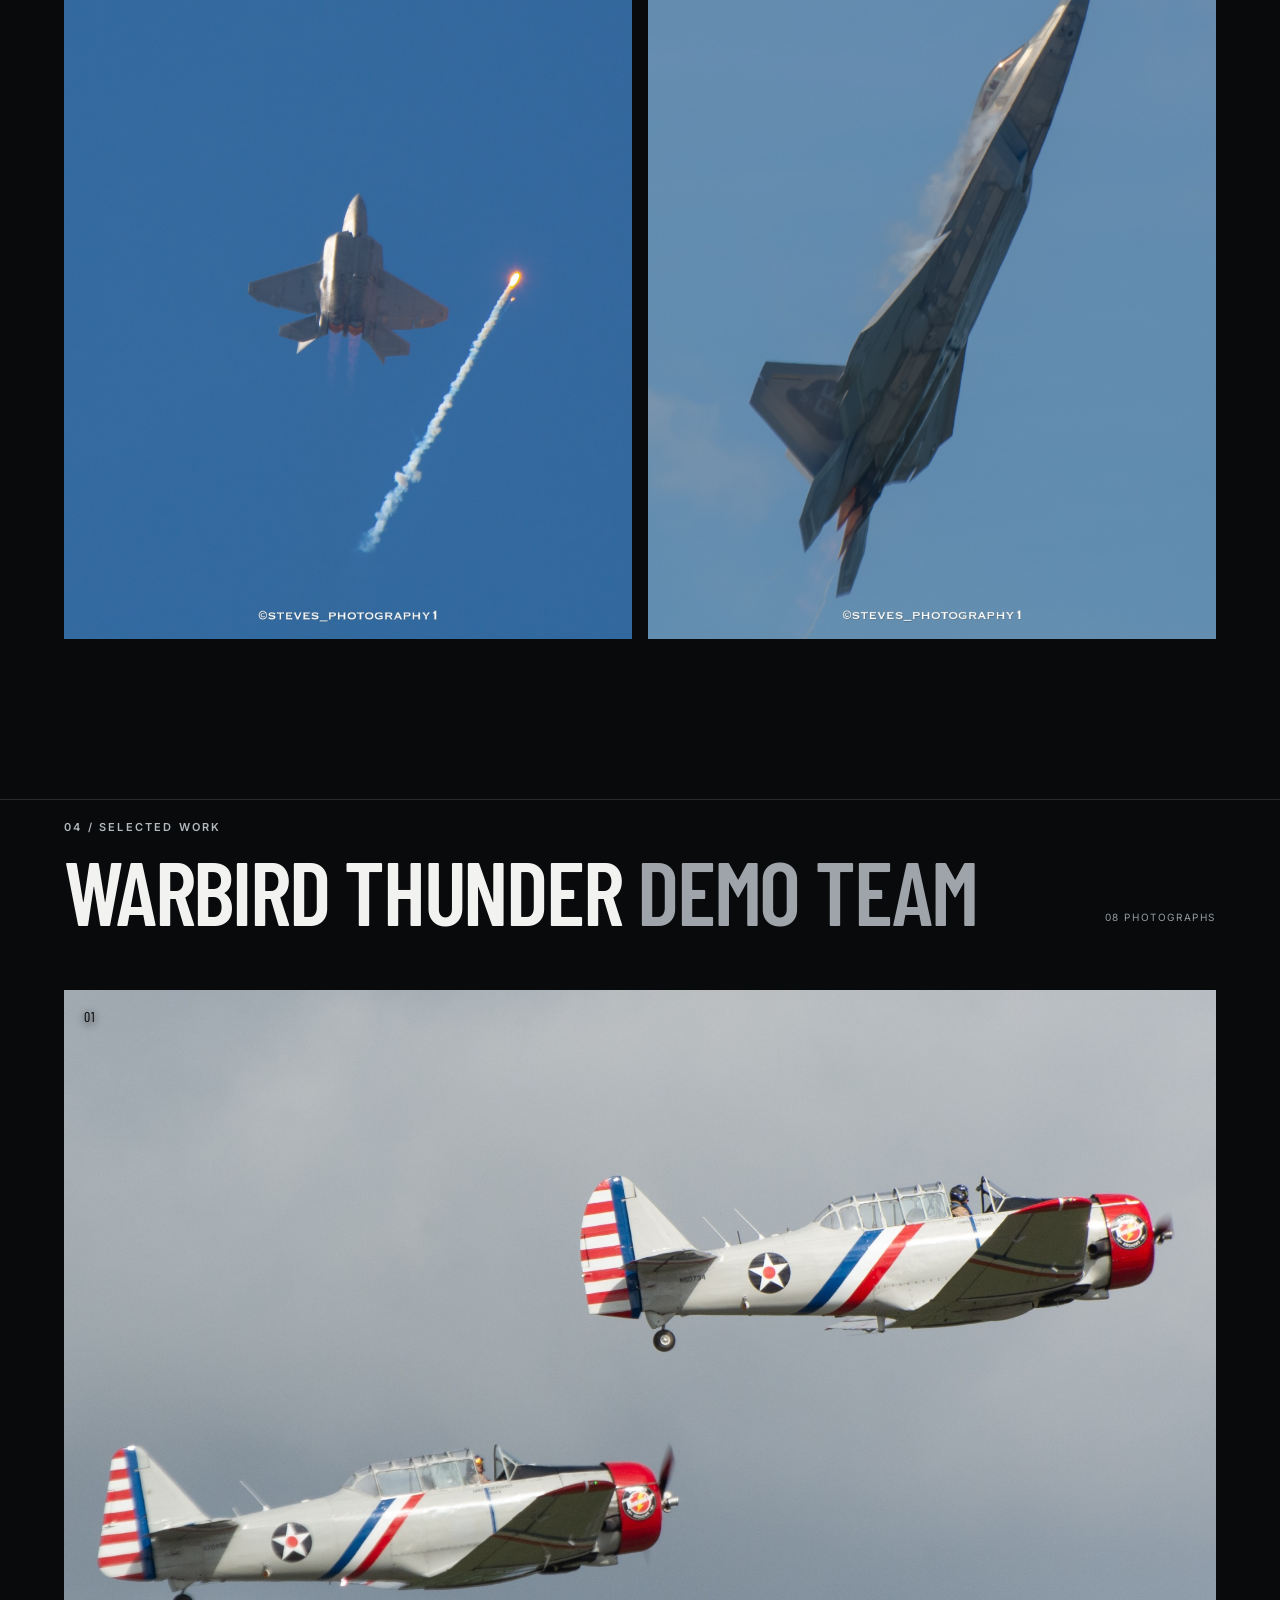
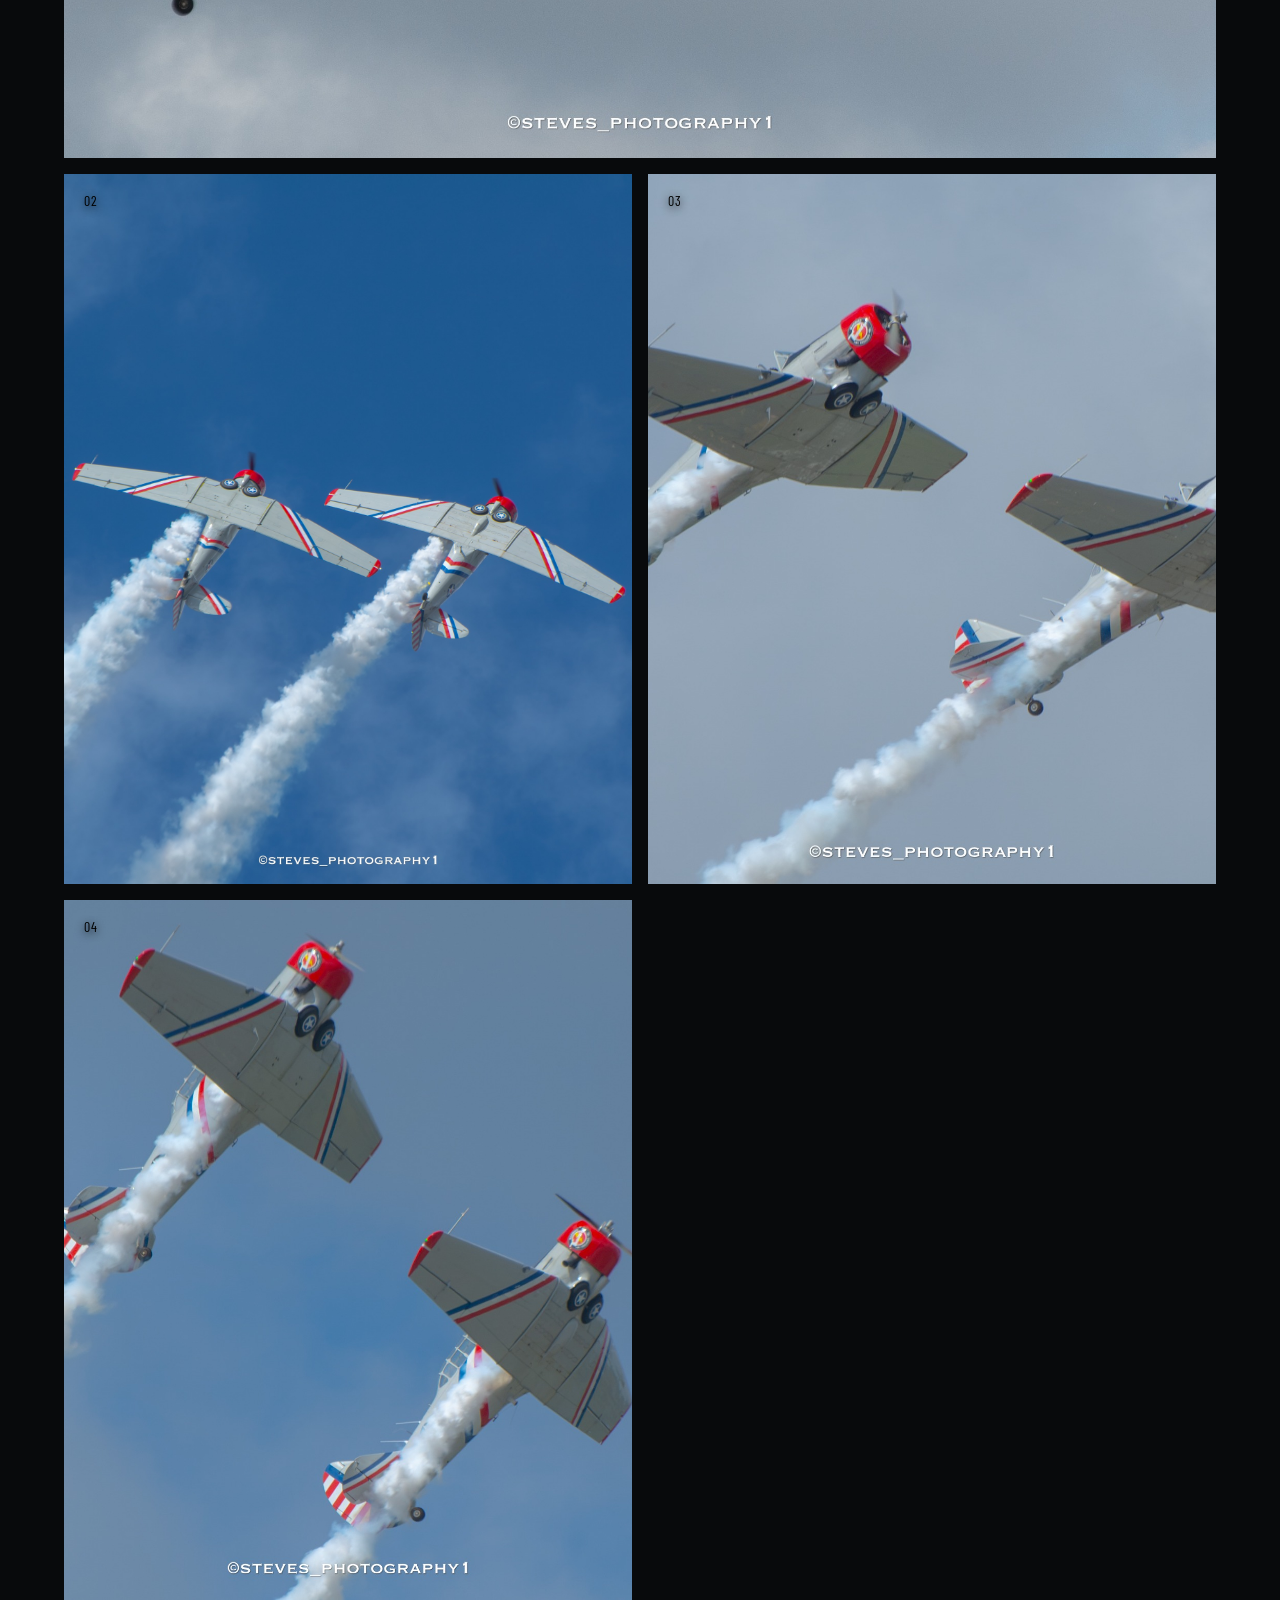
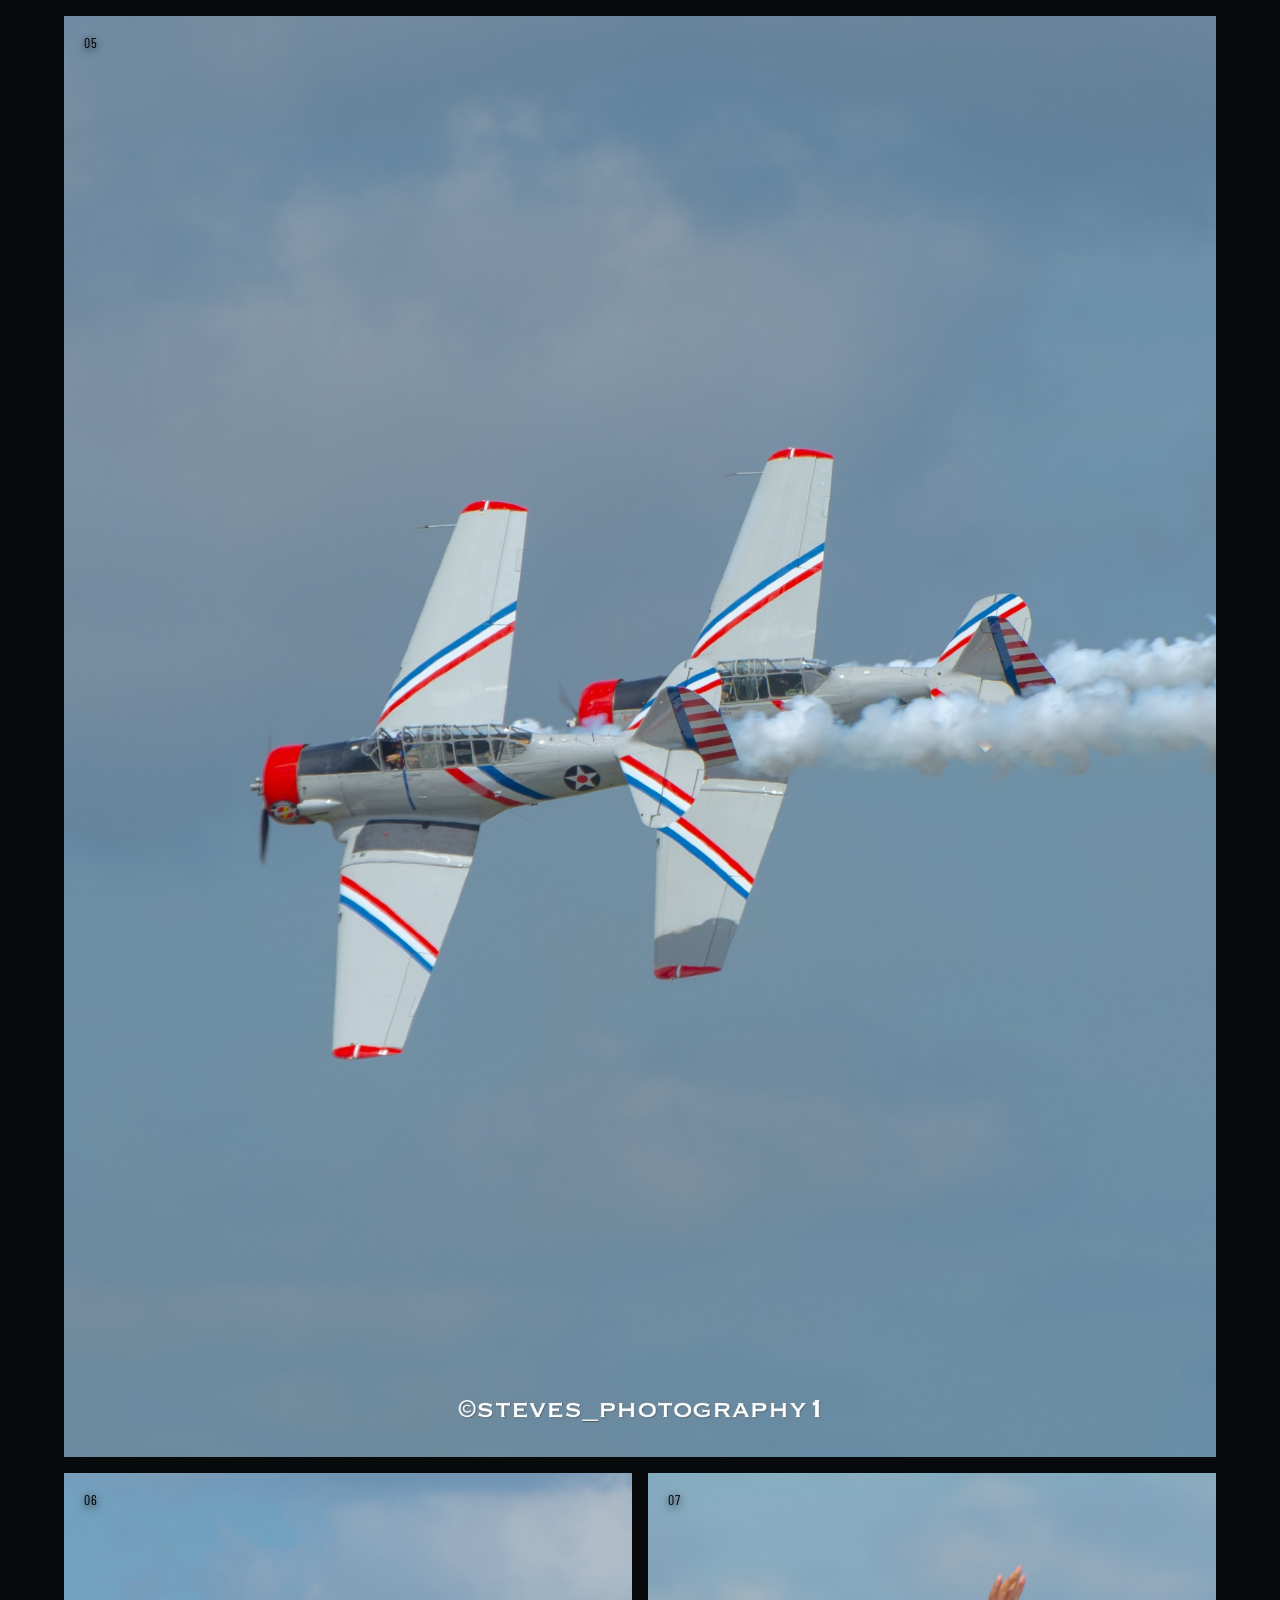
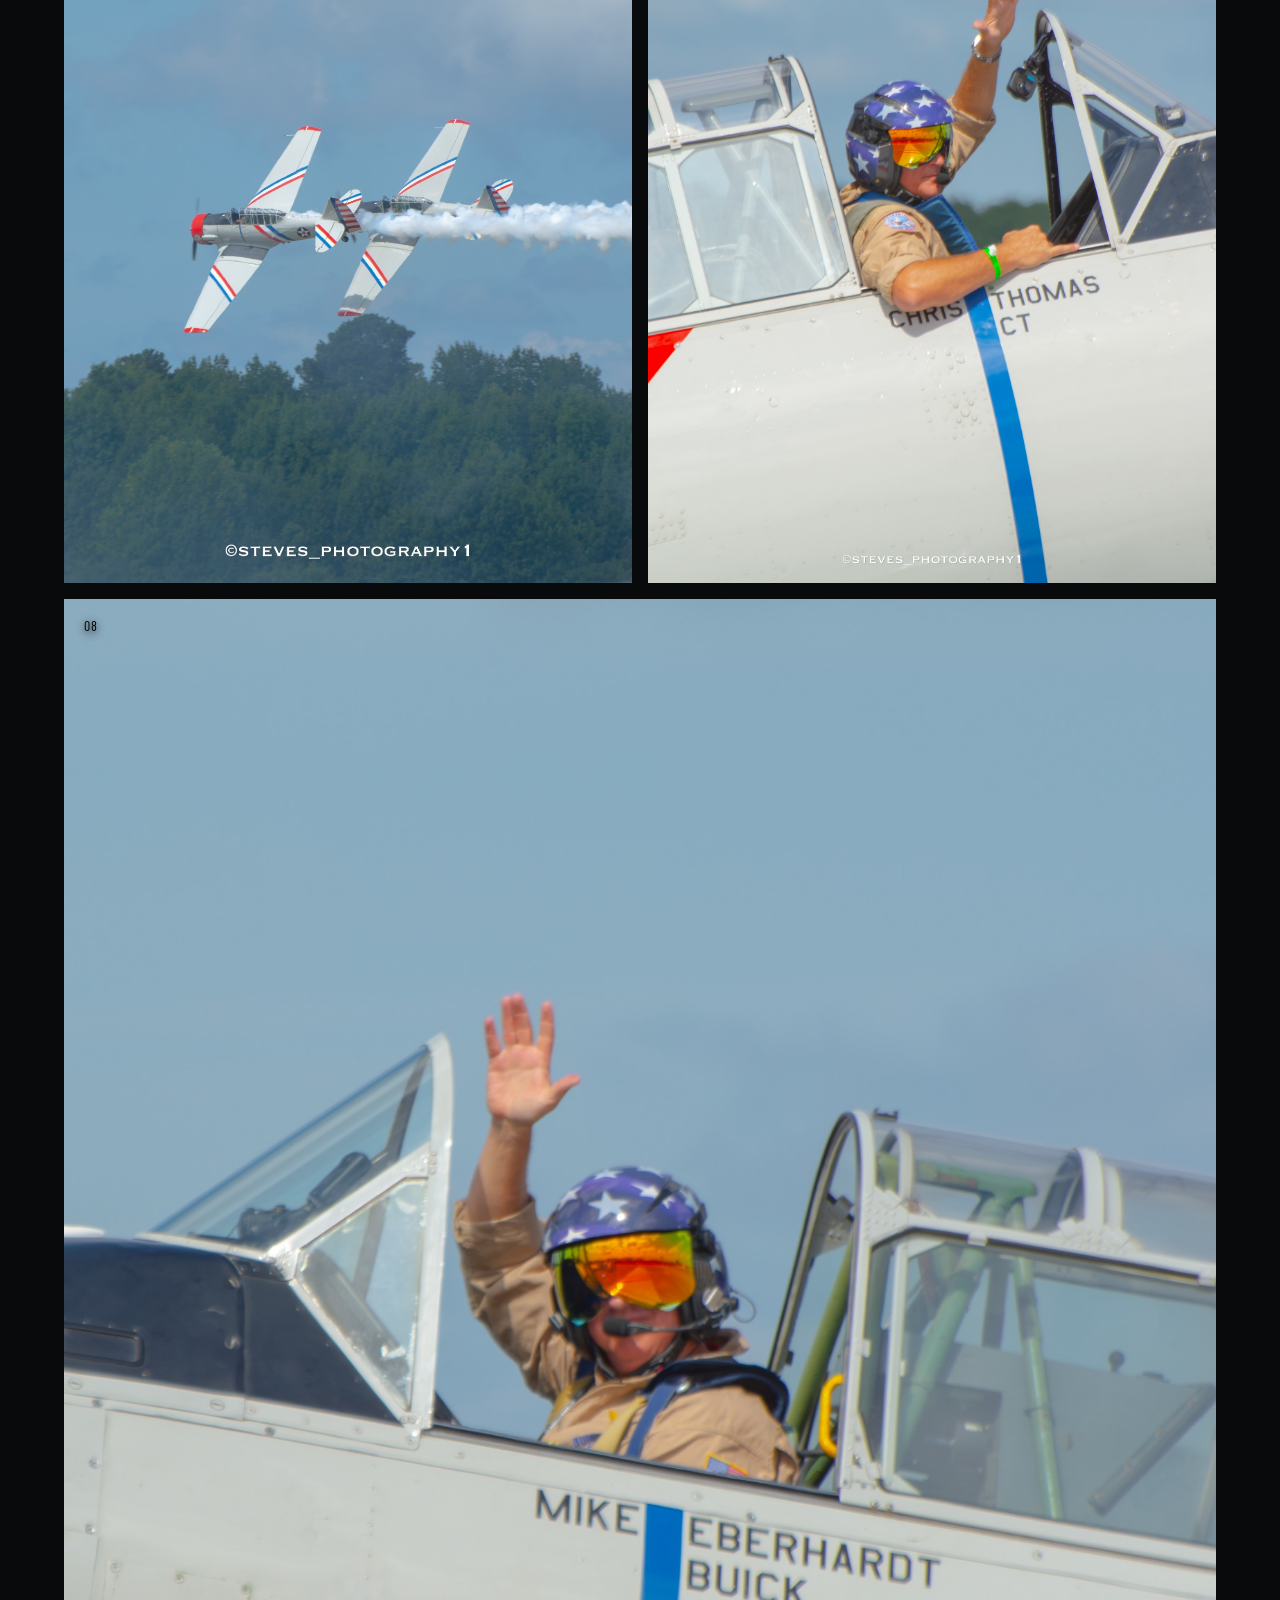
==== commit ee04bf1a: "Create multi-page homepage navigation and featured section" ====
--- a/index.html
+++ b/index.html
@@ -4,17 +4,18 @@
   <meta charset="UTF-8">
   <meta name="viewport" content="width=device-width, initial-scale=1.0">
   <meta name="description" content="Steve's Photography — military aviation photography.">
-  <title>Steve's Photography | Military Aviation</title>
+  <title>Steve's Photography | Aviation Photography</title>
   <link rel="stylesheet" href="styles.css">
 </head>
 <body>
   <header class="site-header" id="top">
-    <a class="brand" href="#top" aria-label="Steve's Photography home">STEVE'S <span>PHOTOGRAPHY</span></a>
+    <a class="brand" href="index.html" aria-label="Steve's Photography home">STEVE'S <span>PHOTOGRAPHY</span></a>
     <nav aria-label="Main navigation">
-      <a href="#gallery">Gallery</a>
-      <a href="#about">About</a>
-      <a href="#contact">Contact</a>
+      <a href="index.html">Home</a>
+      <a href="portfolio.html">Portfolio</a>
+      <a href="about.html">About</a>
       <a href="gear.html">Gear</a>
+      <a href="contact.html">Contact</a>
     </nav>
   </header>
 
@@ -31,19 +32,38 @@
       <div class="hero-meta">VIRGINIA · USA</div>
     </section>
 
-    <section class="intro" id="about">
+    
+    <section class="statement">
+      <p class="eyebrow">06 / THE COLLECTION</p>
+      <p class="statement-text">Every frame is a record of an aircraft doing what it was built to do.</p>
+    </section>
+
+    <section class="contact" id="contact">
       <div>
-        <p class="eyebrow">01 / ABOUT</p>
-        <h2>Focused on the<br><em>aircraft.</em></h2>
-      </div>
-      <p class="intro-copy">Steve's Photography is an aviation photography portfolio focused on military aircraft, airshows, and the details that make each flight worth remembering. The collection currently features the U.S. Navy Blue Angels, the F-22 Raptor, the Warbird Thunder Demo Team, and VFA-106 F/A-18E Super Hornet.</p>
-    </section>
-
-    <section class="gallery-section" id="gallery">
+        <p class="eyebrow">07 / CONTACT</p>
+        <h2>Follow the<br><em>next flight.</em></h2>
+      </div>
+      <div class="contact-links">
+        <a href="https://www.instagram.com/steves_photography1/" target="_blank" rel="noopener" aria-label="Instagram @steves_photography1">Instagram <span>@steves_photography1 ↗</span></a>
+        <a href="https://www.tiktok.com/@steves_photography1" target="_blank" rel="noopener" aria-label="TikTok @steves_photography1">TikTok <span>@steves_photography1 ↗</span></a>
+        <a href="mailto:stevesphotography106@gmail.com" aria-label="Email stevesphotography106@gmail.com">Email <span>stevesphotography106@gmail.com ↗</span></a>
+      </div>
+    </section>
+  </main>
+
+
+    <section class="homepage-intro" aria-label="Introduction">
+      <div>
+        <p class="eyebrow">STEVE'S PHOTOGRAPHY</p>
+        <h2>Aviation photography<br><em>from Virginia.</em></h2>
+      </div>
+      <p class="intro-copy">Focused on military aviation, airshows, warbirds, helicopters, and the aircraft that make every flight worth photographing.</p>
+    </section>
+    <section class="gallery-section" id="featured">
       <div class="section-heading">
         <div>
-          <p class="eyebrow">02 / SELECTED WORK</p>
-          <h2>Blue Angels <em>2026</em></h2>
+          <p class="eyebrow">FEATURED WORK</p>
+          <h2>Featured / <em>Blue Angels</em></h2>
         </div>
         <p>08 photographs</p>
       </div>
@@ -253,23 +273,13 @@
       </div>
     </section>
 
-    <section class="statement">
-      <p class="eyebrow">06 / THE COLLECTION</p>
-      <p class="statement-text">Every frame is a record of an aircraft doing what it was built to do.</p>
-    </section>
-
-    <section class="contact" id="contact">
+    <section class="homepage-cta">
       <div>
-        <p class="eyebrow">07 / CONTACT</p>
-        <h2>Follow the<br><em>next flight.</em></h2>
-      </div>
-      <div class="contact-links">
-        <a href="https://www.instagram.com/steves_photography1/" target="_blank" rel="noopener" aria-label="Instagram @steves_photography1">Instagram <span>@steves_photography1 ↗</span></a>
-        <a href="https://www.tiktok.com/@steves_photography1" target="_blank" rel="noopener" aria-label="TikTok @steves_photography1">TikTok <span>@steves_photography1 ↗</span></a>
-        <a href="mailto:stevesphotography106@gmail.com" aria-label="Email stevesphotography106@gmail.com">Email <span>stevesphotography106@gmail.com ↗</span></a>
-      </div>
-    </section>
-  </main>
+        <p class="eyebrow">THE PORTFOLIO</p>
+        <h2>See the full<br><em>collection.</em></h2>
+      </div>
+      <a class="button" href="portfolio.html">View portfolio <span>→</span></a>
+    </section>
 
   <footer>
     <span>© 2026 STEVE'S PHOTOGRAPHY</span>
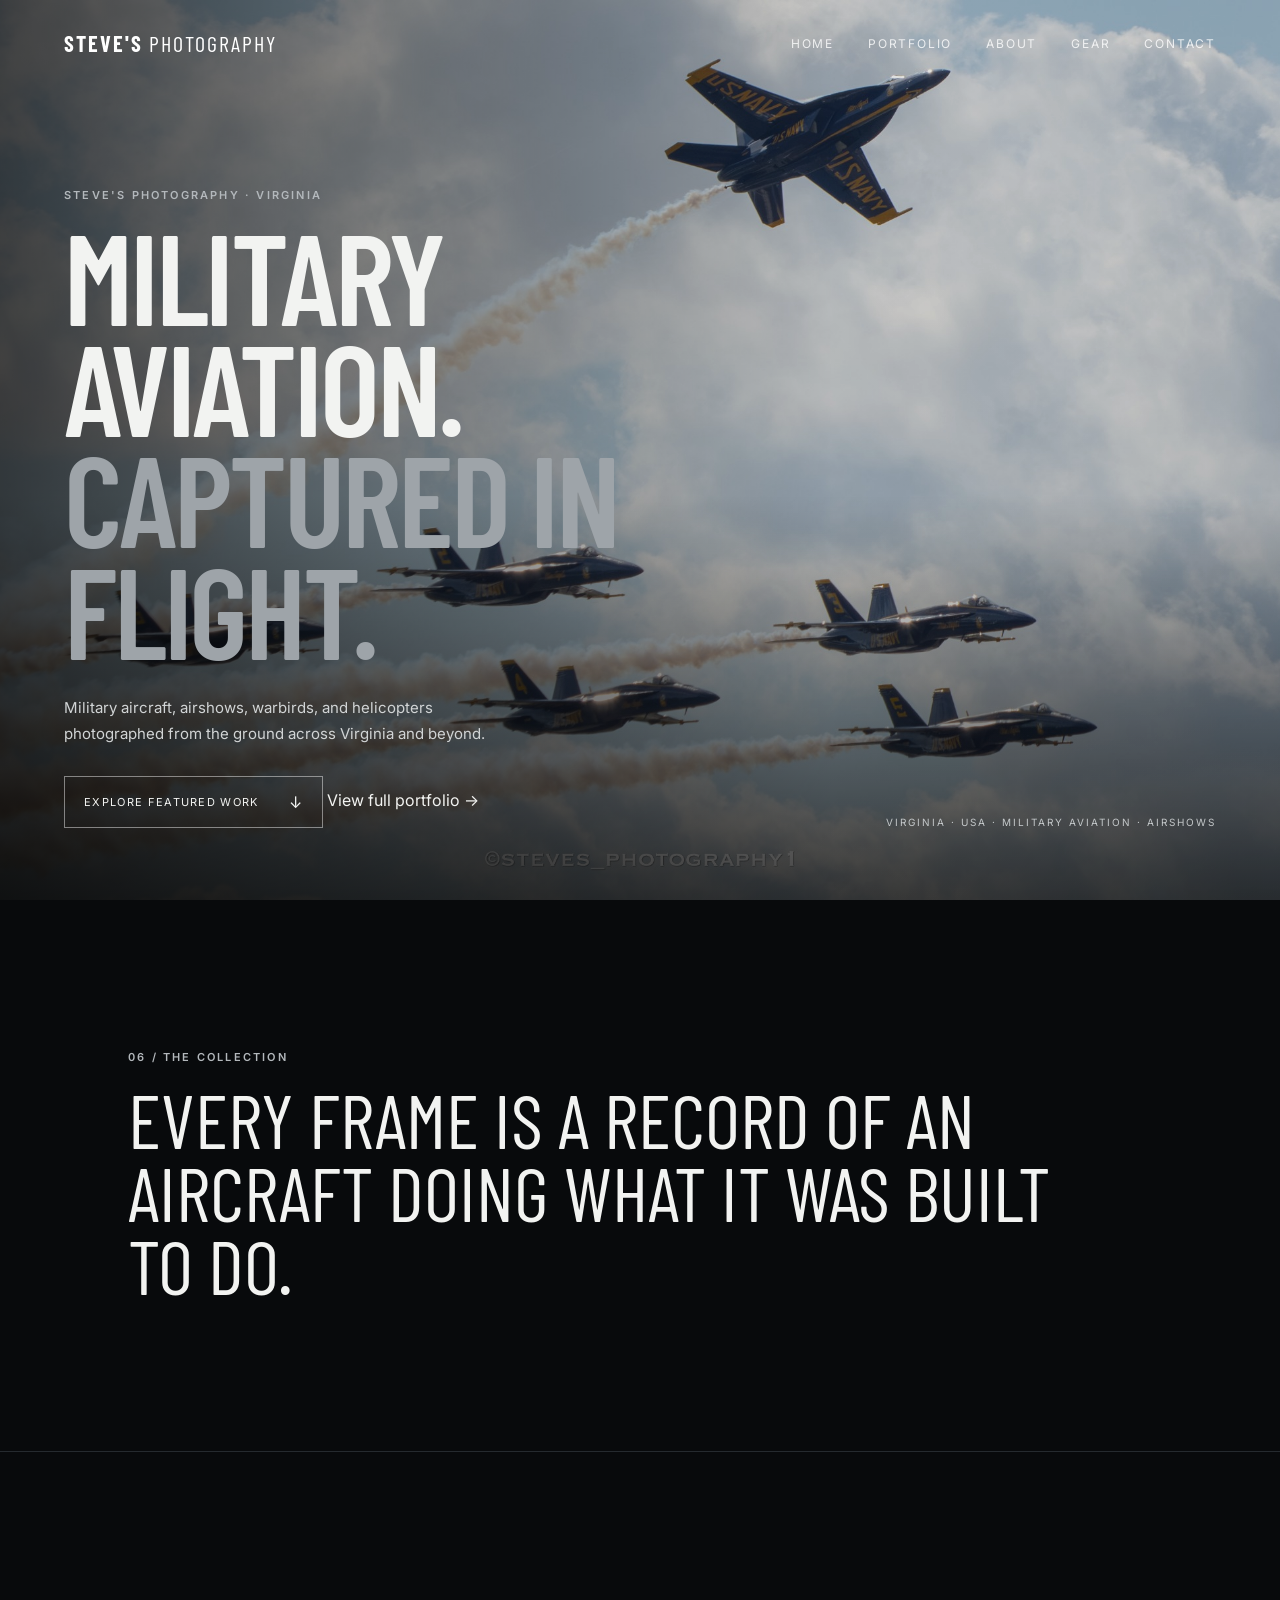
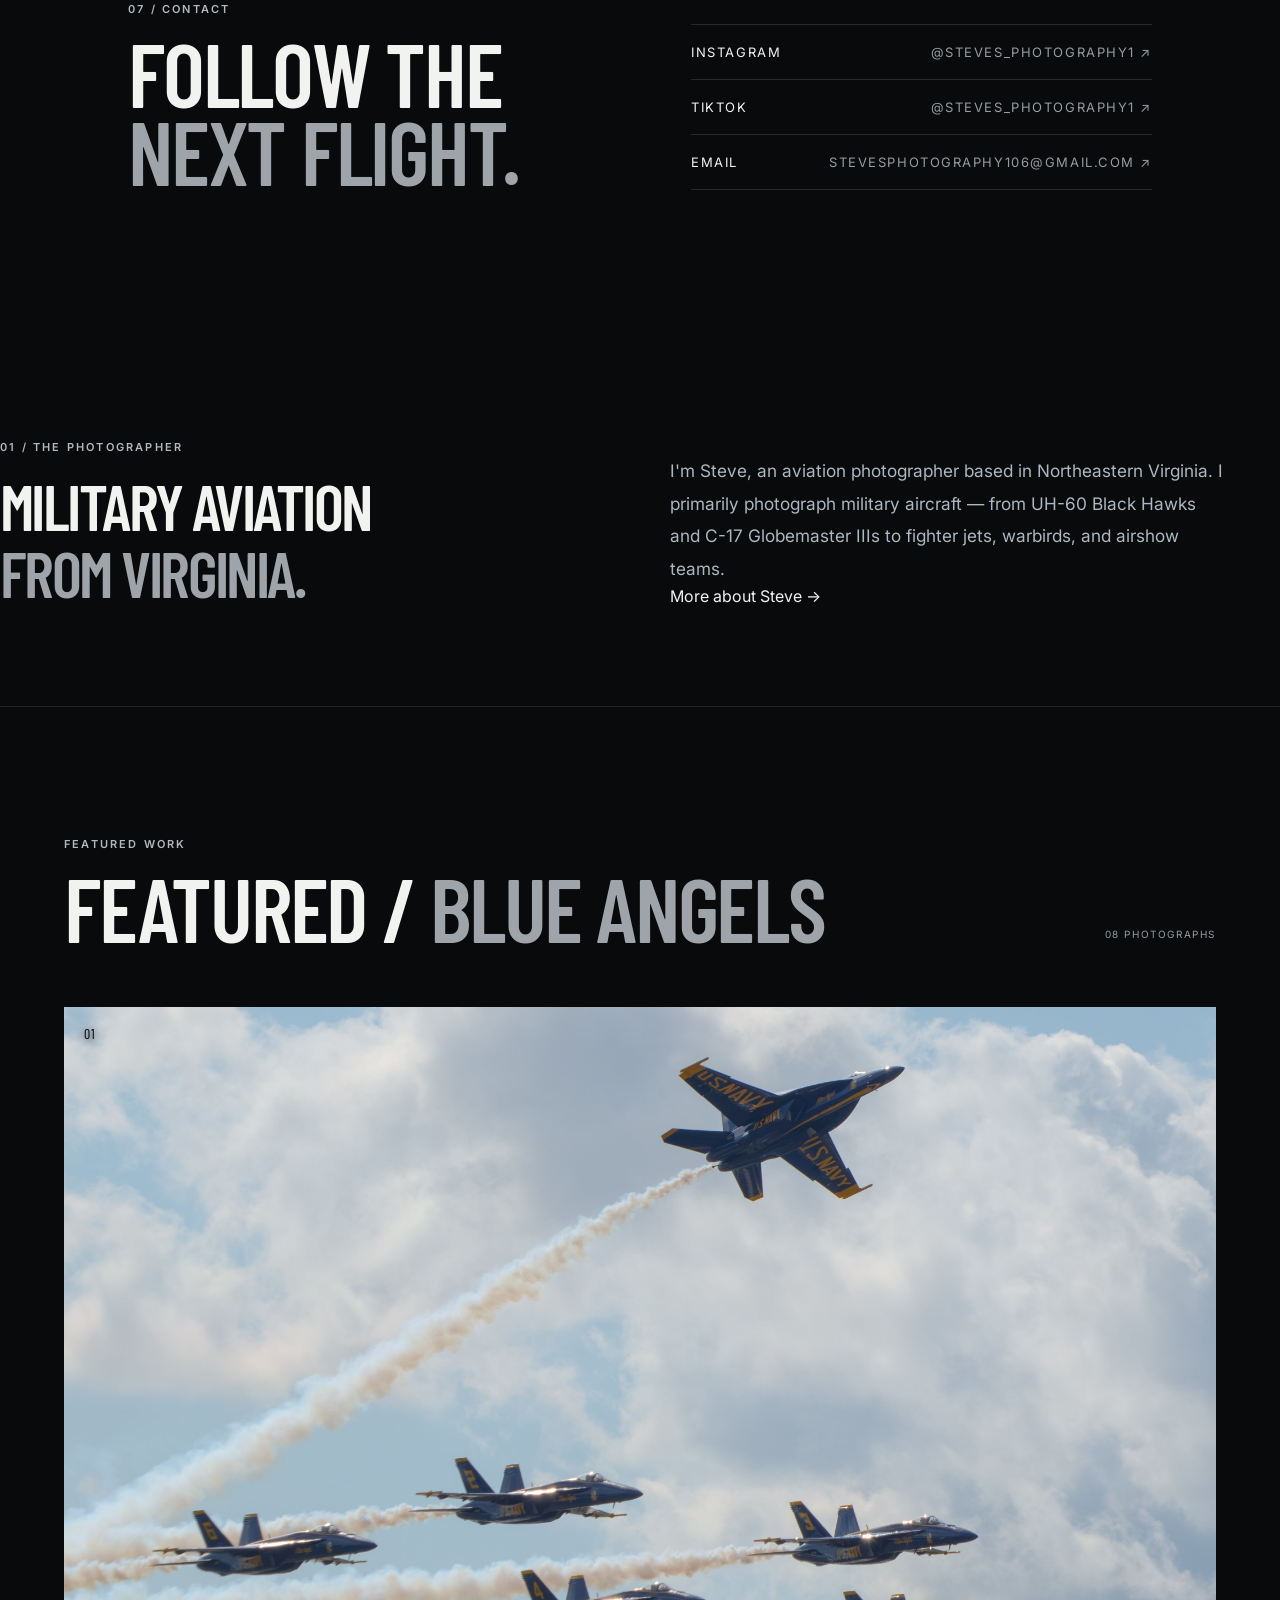
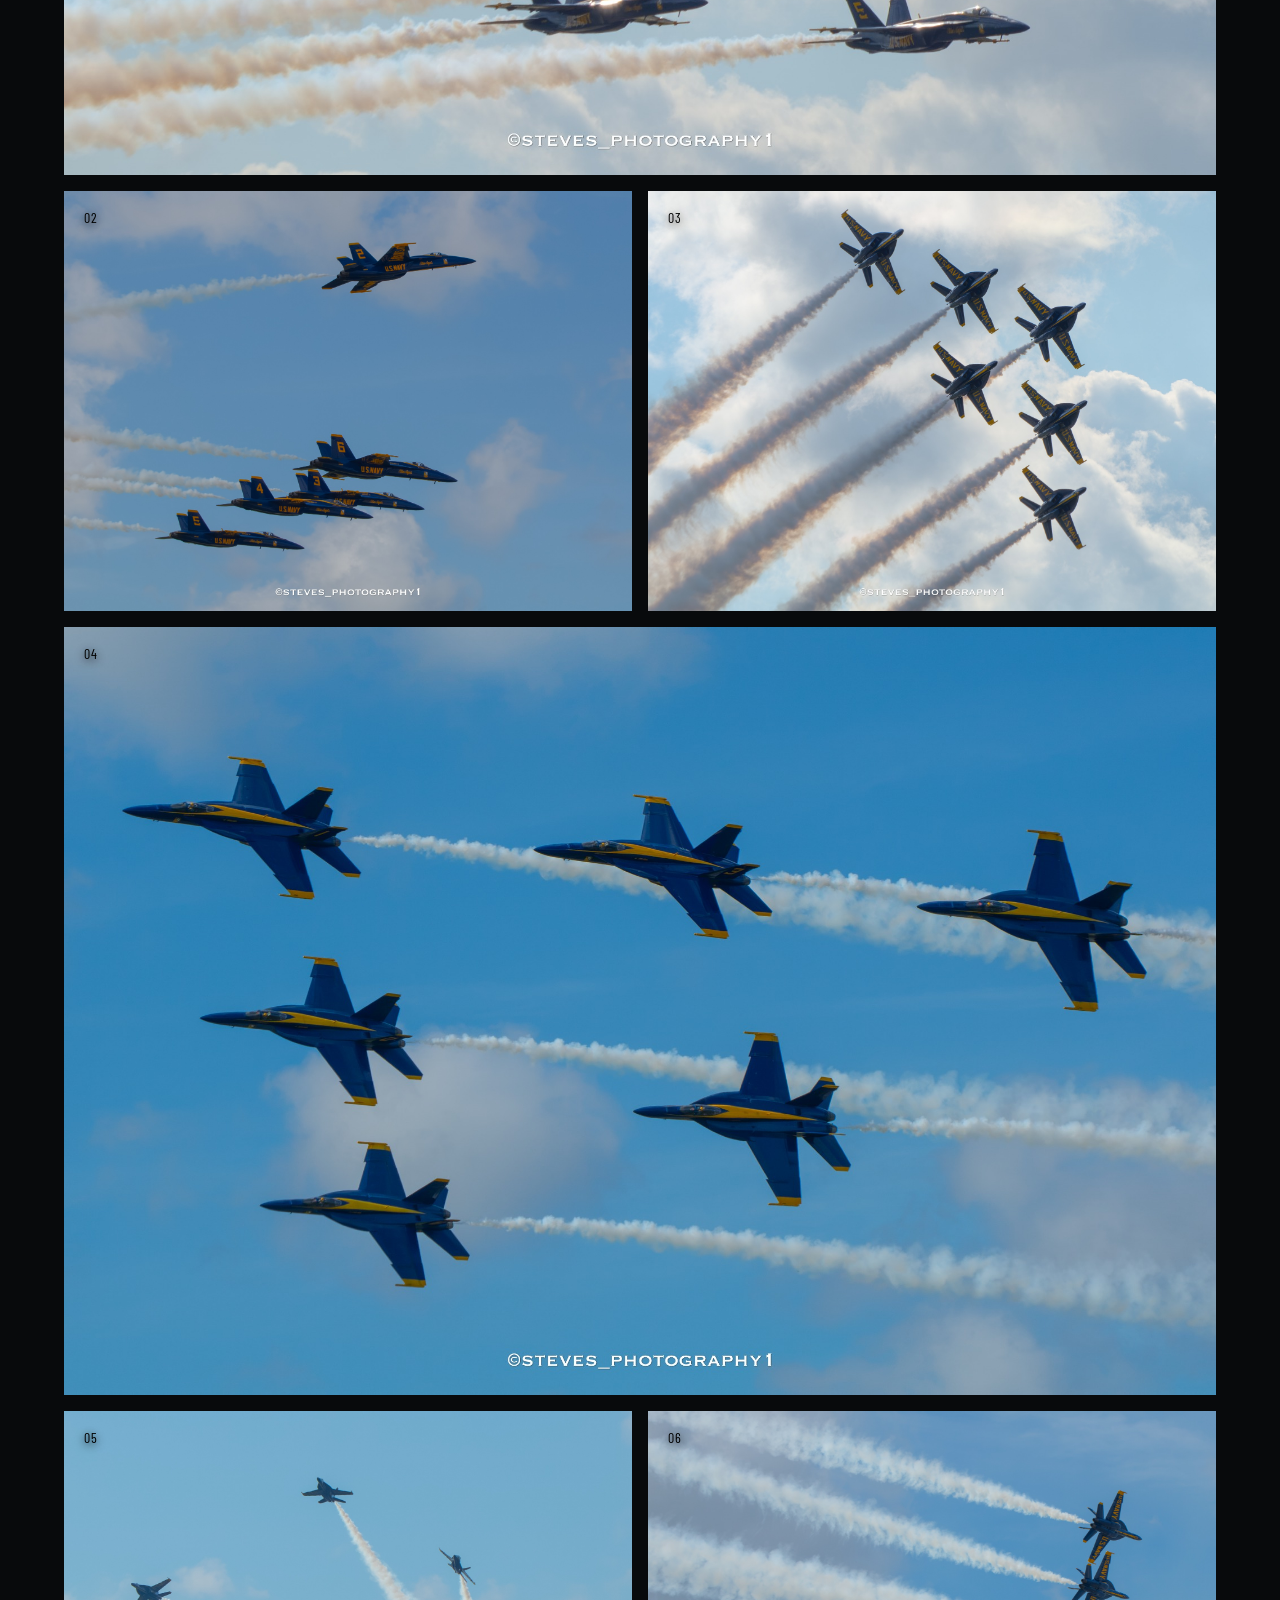
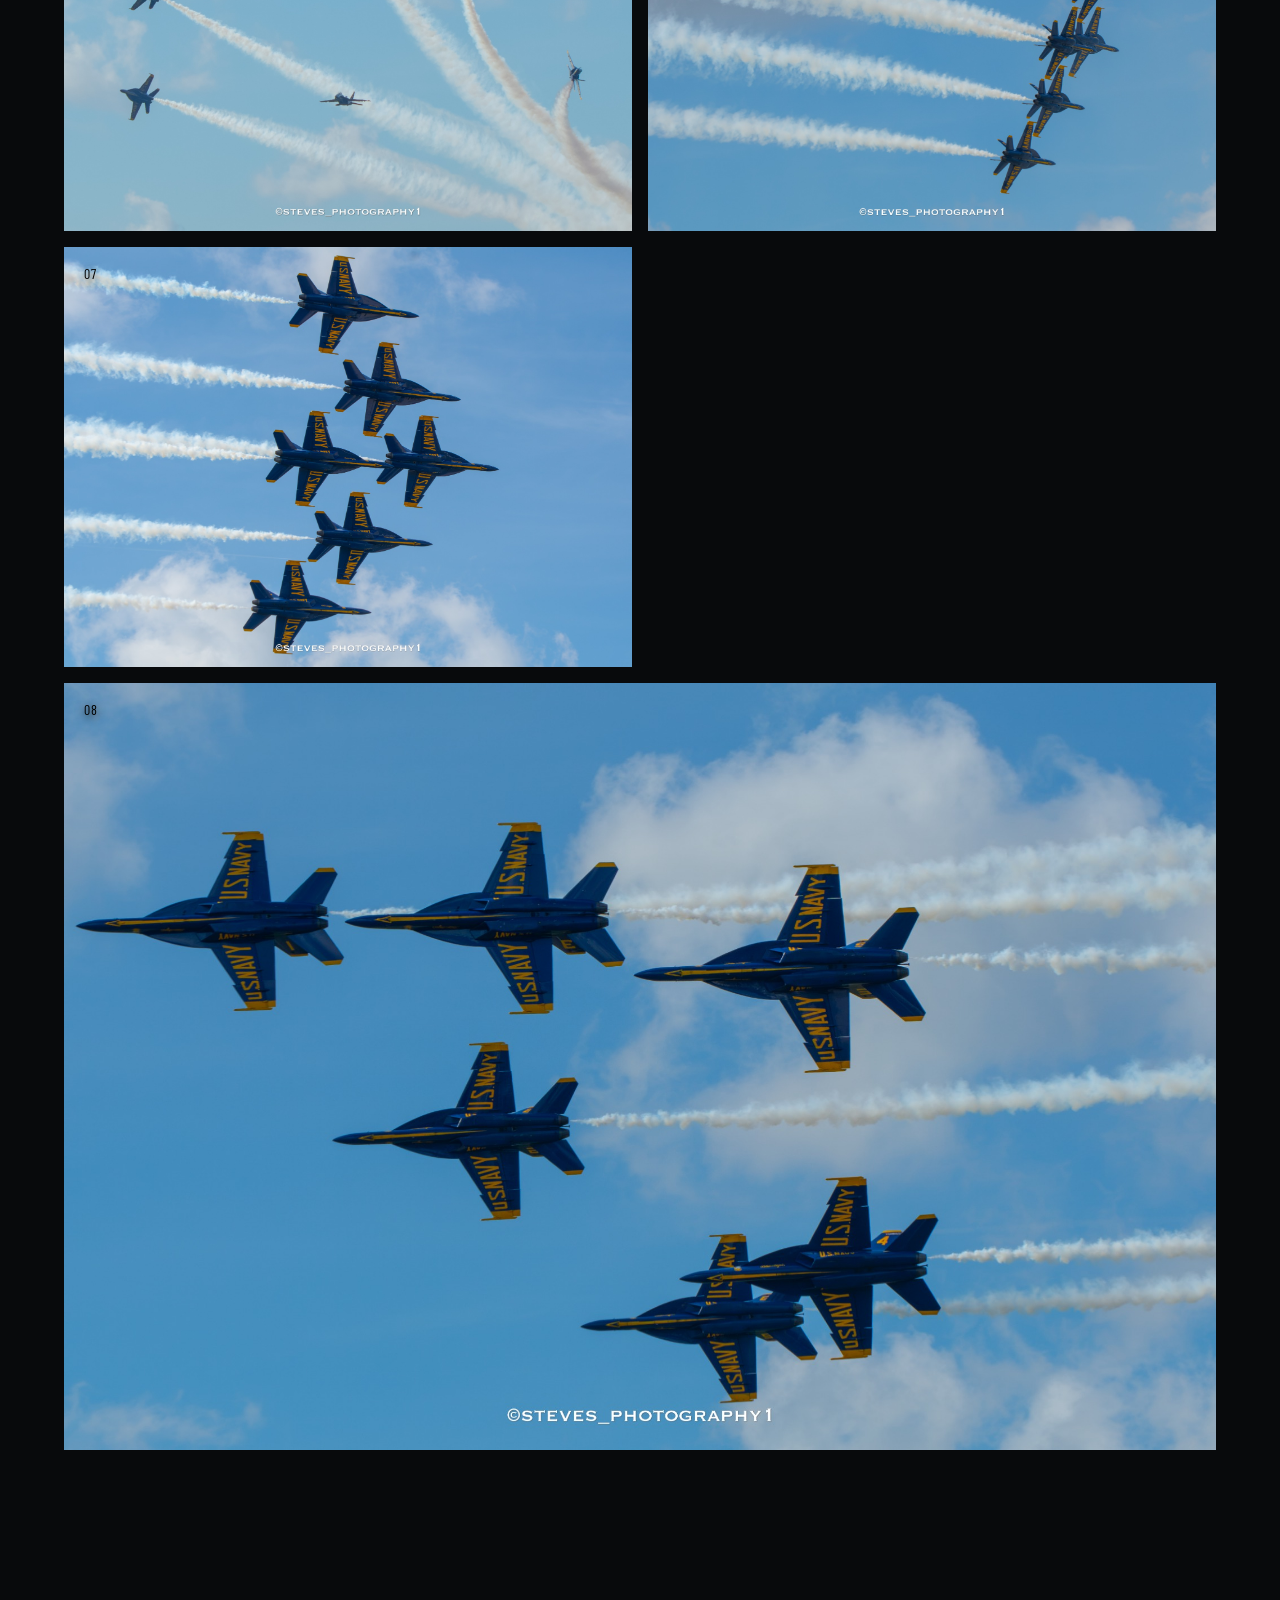
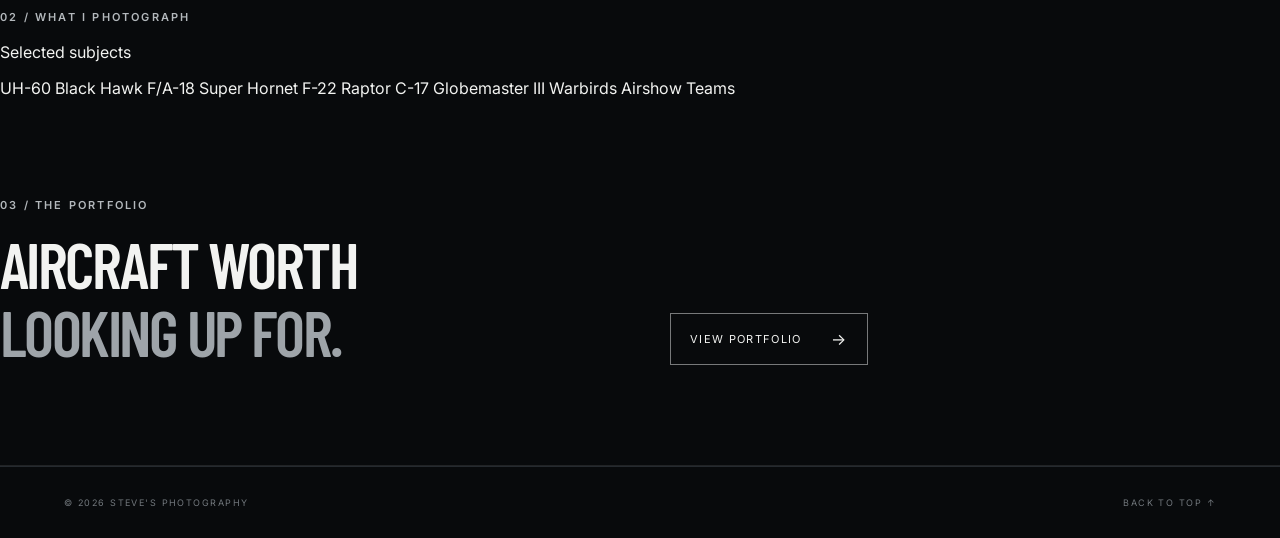
==== commit d0f586c4: "Improve homepage presentation" ====
--- a/index.html
+++ b/index.html
@@ -24,12 +24,15 @@
       <img class="hero-image" src="assets/DSC_9621.jpg" alt="Blue Angels formation flying with smoke trails" fetchpriority="high">
       <div class="hero-overlay"></div>
       <div class="hero-content">
-        <p class="eyebrow">MILITARY AVIATION PHOTOGRAPHY</p>
-        <h1>Captured<br><em>in flight.</em></h1>
-        <p class="hero-copy">Aircraft, airshows, and moments in the sky — photographed from the ground.</p>
-        <a class="button" href="#gallery">Explore the gallery <span>↓</span></a>
+        <p class="eyebrow">STEVE'S PHOTOGRAPHY · VIRGINIA</p>
+        <h1>Military aviation.<br><em>Captured in flight.</em></h1>
+        <p class="hero-copy">Military aircraft, airshows, warbirds, and helicopters photographed from the ground across Virginia and beyond.</p>
+        <div class="hero-actions">
+          <a class="button" href="#featured">Explore featured work <span>↓</span></a>
+          <a class="hero-text-link" href="portfolio.html">View full portfolio <span>→</span></a>
+        </div>
       </div>
-      <div class="hero-meta">VIRGINIA · USA</div>
+      <div class="hero-meta">VIRGINIA · USA · MILITARY AVIATION · AIRSHOWS</div>
     </section>
 
     
@@ -54,10 +57,13 @@
 
     <section class="homepage-intro" aria-label="Introduction">
       <div>
-        <p class="eyebrow">STEVE'S PHOTOGRAPHY</p>
-        <h2>Aviation photography<br><em>from Virginia.</em></h2>
+        <p class="eyebrow">01 / THE PHOTOGRAPHER</p>
+        <h2>Military aviation<br><em>from Virginia.</em></h2>
       </div>
-      <p class="intro-copy">Focused on military aviation, airshows, warbirds, helicopters, and the aircraft that make every flight worth photographing.</p>
+      <div class="intro-copy-wrap">
+        <p class="intro-copy">I'm Steve, an aviation photographer based in Northeastern Virginia. I primarily photograph military aircraft — from UH-60 Black Hawks and C-17 Globemaster IIIs to fighter jets, warbirds, and airshow teams.</p>
+        <a class="inline-link" href="about.html">More about Steve <span>→</span></a>
+      </div>
     </section>
     <section class="gallery-section" id="featured">
       <div class="section-heading">
@@ -120,163 +126,25 @@
       </div>
     </section>
 
-    <section class="gallery-section gallery-secondary">
-      <div class="section-heading">
-        <div>
-          <p class="eyebrow">03 / SELECTED WORK</p>
-          <h2>F-22 <em>Raptor</em></h2>
-        </div>
-        <p>07 photographs</p>
+    <section class="subject-strip" aria-label="Photography focus">
+      <div class="subject-strip-heading">
+        <p class="eyebrow">02 / WHAT I PHOTOGRAPH</p>
+        <p>Selected subjects</p>
       </div>
-
-      <div class="gallery-grid">
-        <figure class="photo photo-wide" data-index="8">
-          <button class="photo-button" aria-label="Open F-22 banking photograph">
-            <img src="assets/DSC_8616.jpg" alt="F-22 Raptor banking with vapor over the wings" loading="lazy">
-            <span class="photo-number">01</span>
-          </button>
-        </figure>
-        <figure class="photo" data-index="9">
-          <button class="photo-button" aria-label="Open F-22 side profile photograph">
-            <img src="assets/DSC_8626.jpg" alt="F-22 Raptor in side profile against a blue sky" loading="lazy">
-            <span class="photo-number">02</span>
-          </button>
-        </figure>
-        <figure class="photo" data-index="10">
-          <button class="photo-button" aria-label="Open F-22 vertical climb photograph">
-            <img src="assets/DSC_8651.jpg" alt="F-22 Raptor climbing vertically with vapor forming over the wings" loading="lazy">
-            <span class="photo-number">03</span>
-          </button>
-        </figure>
-        <figure class="photo photo-tall" data-index="11">
-          <button class="photo-button" aria-label="Open F-22 flare demonstration photograph">
-            <img src="assets/DSC_8777.jpg" alt="F-22 Raptor performing a flare demonstration with multiple smoke trails" loading="lazy">
-            <span class="photo-number">04</span>
-          </button>
-        </figure>
-        <figure class="photo photo-wide" data-index="12">
-          <button class="photo-button" aria-label="Open F-22 underside photograph">
-            <img src="assets/DSC_8928.jpg" alt="F-22 Raptor passing overhead showing its underside" loading="lazy">
-            <span class="photo-number">05</span>
-          </button>
-        </figure>
-        <figure class="photo" data-index="13">
-          <button class="photo-button" aria-label="Open F-22 afterburner photograph">
-            <img src="assets/DSC_8664.jpg" alt="F-22 Raptor climbing with afterburners and a smoke trail" loading="lazy">
-            <span class="photo-number">06</span>
-          </button>
-        </figure>
-        <figure class="photo" data-index="14">
-          <button class="photo-button" aria-label="Open F-22 vertical maneuver photograph">
-            <img src="assets/DSC_8407.jpg" alt="F-22 Raptor in a steep vertical maneuver" loading="lazy">
-            <span class="photo-number">07</span>
-          </button>
-        </figure>
-      </div>
-    </section>
-
-    <section class="gallery-section gallery-secondary">
-      <div class="section-heading">
-        <div>
-          <p class="eyebrow">04 / SELECTED WORK</p>
-          <h2>Warbird Thunder <em>Demo Team</em></h2>
-        </div>
-        <p>08 photographs</p>
-      </div>
-
-      <div class="gallery-grid">
-        <figure class="photo photo-wide" data-index="15">
-          <button class="photo-button" aria-label="Open Warbird Thunder formation photograph">
-            <img src="assets/DSC_6916.jpg" alt="Warbird Thunder Demo Team aircraft flying in formation" loading="lazy">
-            <span class="photo-number">01</span>
-          </button>
-        </figure>
-        <figure class="photo" data-index="16">
-          <button class="photo-button" aria-label="Open Warbird Thunder formation photograph">
-            <img src="assets/DSC_7219.jpg" alt="Warbird Thunder Demo Team aircraft viewed from below with smoke trails" loading="lazy">
-            <span class="photo-number">02</span>
-          </button>
-        </figure>
-        <figure class="photo" data-index="17">
-          <button class="photo-button" aria-label="Open Warbird Thunder formation photograph">
-            <img src="assets/DSC_7247.jpg" alt="Warbird Thunder Demo Team aircraft climbing with smoke trails" loading="lazy">
-            <span class="photo-number">03</span>
-          </button>
-        </figure>
-        <figure class="photo photo-tall" data-index="18">
-          <button class="photo-button" aria-label="Open Warbird Thunder formation photograph">
-            <img src="assets/DSC_7250.jpg" alt="Warbird Thunder Demo Team aircraft in a steep climbing maneuver" loading="lazy">
-            <span class="photo-number">04</span>
-          </button>
-        </figure>
-        <figure class="photo photo-wide" data-index="19">
-          <button class="photo-button" aria-label="Open Warbird Thunder formation photograph">
-            <img src="assets/DSC_7367.jpg" alt="Warbird Thunder Demo Team aircraft passing in close formation with smoke" loading="lazy">
-            <span class="photo-number">05</span>
-          </button>
-        </figure>
-        <figure class="photo" data-index="20">
-          <button class="photo-button" aria-label="Open Warbird Thunder formation photograph">
-            <img src="assets/DSC_7369.jpg" alt="Warbird Thunder Demo Team aircraft flying in formation over the trees" loading="lazy">
-            <span class="photo-number">06</span>
-          </button>
-        </figure>
-        <figure class="photo" data-index="21">
-          <button class="photo-button" aria-label="Open Warbird Thunder pilot photograph">
-            <img src="assets/DSC_7386.jpg" alt="Warbird Thunder pilot waving from the cockpit" loading="lazy">
-            <span class="photo-number">07</span>
-          </button>
-        </figure>
-        <figure class="photo photo-wide" data-index="22">
-          <button class="photo-button" aria-label="Open Warbird Thunder pilot photograph">
-            <img src="assets/DSC_7416.jpg" alt="Warbird Thunder pilot waving from the cockpit" loading="lazy">
-            <span class="photo-number">08</span>
-          </button>
-        </figure>
-      </div>
-    </section>
-
-    <section class="gallery-section gallery-secondary">
-      <div class="section-heading">
-        <div>
-          <p class="eyebrow">05 / SELECTED WORK</p>
-          <h2>VFA-106 <em>F/A-18E</em></h2>
-        </div>
-        <p>04 photographs</p>
-      </div>
-
-      <div class="gallery-grid">
-        <figure class="photo photo-tall" data-index="23">
-          <button class="photo-button" aria-label="Open VFA-106 F/A-18E vertical maneuver photograph">
-            <img src="assets/DSC_6928.jpg" alt="VFA-106 F/A-18E Super Hornet in a steep climbing maneuver with vapor forming around the aircraft" loading="lazy">
-            <span class="photo-number">01</span>
-          </button>
-        </figure>
-        <figure class="photo photo-wide" data-index="24">
-          <button class="photo-button" aria-label="Open VFA-106 F/A-18E underside photograph">
-            <img src="assets/DSC_6926.jpg" alt="VFA-106 F/A-18E Super Hornet climbing with its underside visible" loading="lazy">
-            <span class="photo-number">02</span>
-          </button>
-        </figure>
-        <figure class="photo photo-tall" data-index="25">
-          <button class="photo-button" aria-label="Open VFA-106 F/A-18E pilot photograph">
-            <img src="assets/DSC_7061.jpg" alt="VFA-106 F/A-18E pilot seated in the cockpit" loading="lazy">
-            <span class="photo-number">03</span>
-          </button>
-        </figure>
-        <figure class="photo photo-wide" data-index="26">
-          <button class="photo-button" aria-label="Open VFA-106 F/A-18E cockpit photograph">
-            <img src="assets/DSC_7059.jpg" alt="VFA-106 F/A-18E Super Hornet cockpit with the pilot visible" loading="lazy">
-            <span class="photo-number">04</span>
-          </button>
-        </figure>
+      <div class="subject-list">
+        <span>UH-60 Black Hawk</span>
+        <span>F/A-18 Super Hornet</span>
+        <span>F-22 Raptor</span>
+        <span>C-17 Globemaster III</span>
+        <span>Warbirds</span>
+        <span>Airshow Teams</span>
       </div>
     </section>
 
     <section class="homepage-cta">
       <div>
-        <p class="eyebrow">THE PORTFOLIO</p>
-        <h2>See the full<br><em>collection.</em></h2>
+        <p class="eyebrow">03 / THE PORTFOLIO</p>
+        <h2>Aircraft worth<br><em>looking up for.</em></h2>
       </div>
       <a class="button" href="portfolio.html">View portfolio <span>→</span></a>
     </section>
--- a/styles.css
+++ b/styles.css
@@ -81,3 +81,10 @@
   .section-heading { margin-bottom:35px; }
 }
 .gallery-secondary { padding-top: 20px; border-top: 1px solid var(--line); }
+
+/* Multi-page additions */
+.homepage-intro,.homepage-cta{display:grid;grid-template-columns:minmax(0,1fr) minmax(0,1fr);gap:60px;align-items:end;padding:100px 0;border-bottom:1px solid rgba(255,255,255,.1);}
+.homepage-intro h2,.homepage-cta h2{margin:0;line-height:1.05;font-size:clamp(2.4rem,5vw,4.8rem);letter-spacing:-.04em;}
+.homepage-intro .intro-copy{max-width:560px;color:#aeb6c0;font-size:1.08rem;margin:0;}
+.homepage-cta .button{justify-self:start;}
+@media(max-width:800px){.homepage-intro,.homepage-cta{grid-template-columns:1fr;gap:30px;padding:65px 0;}}
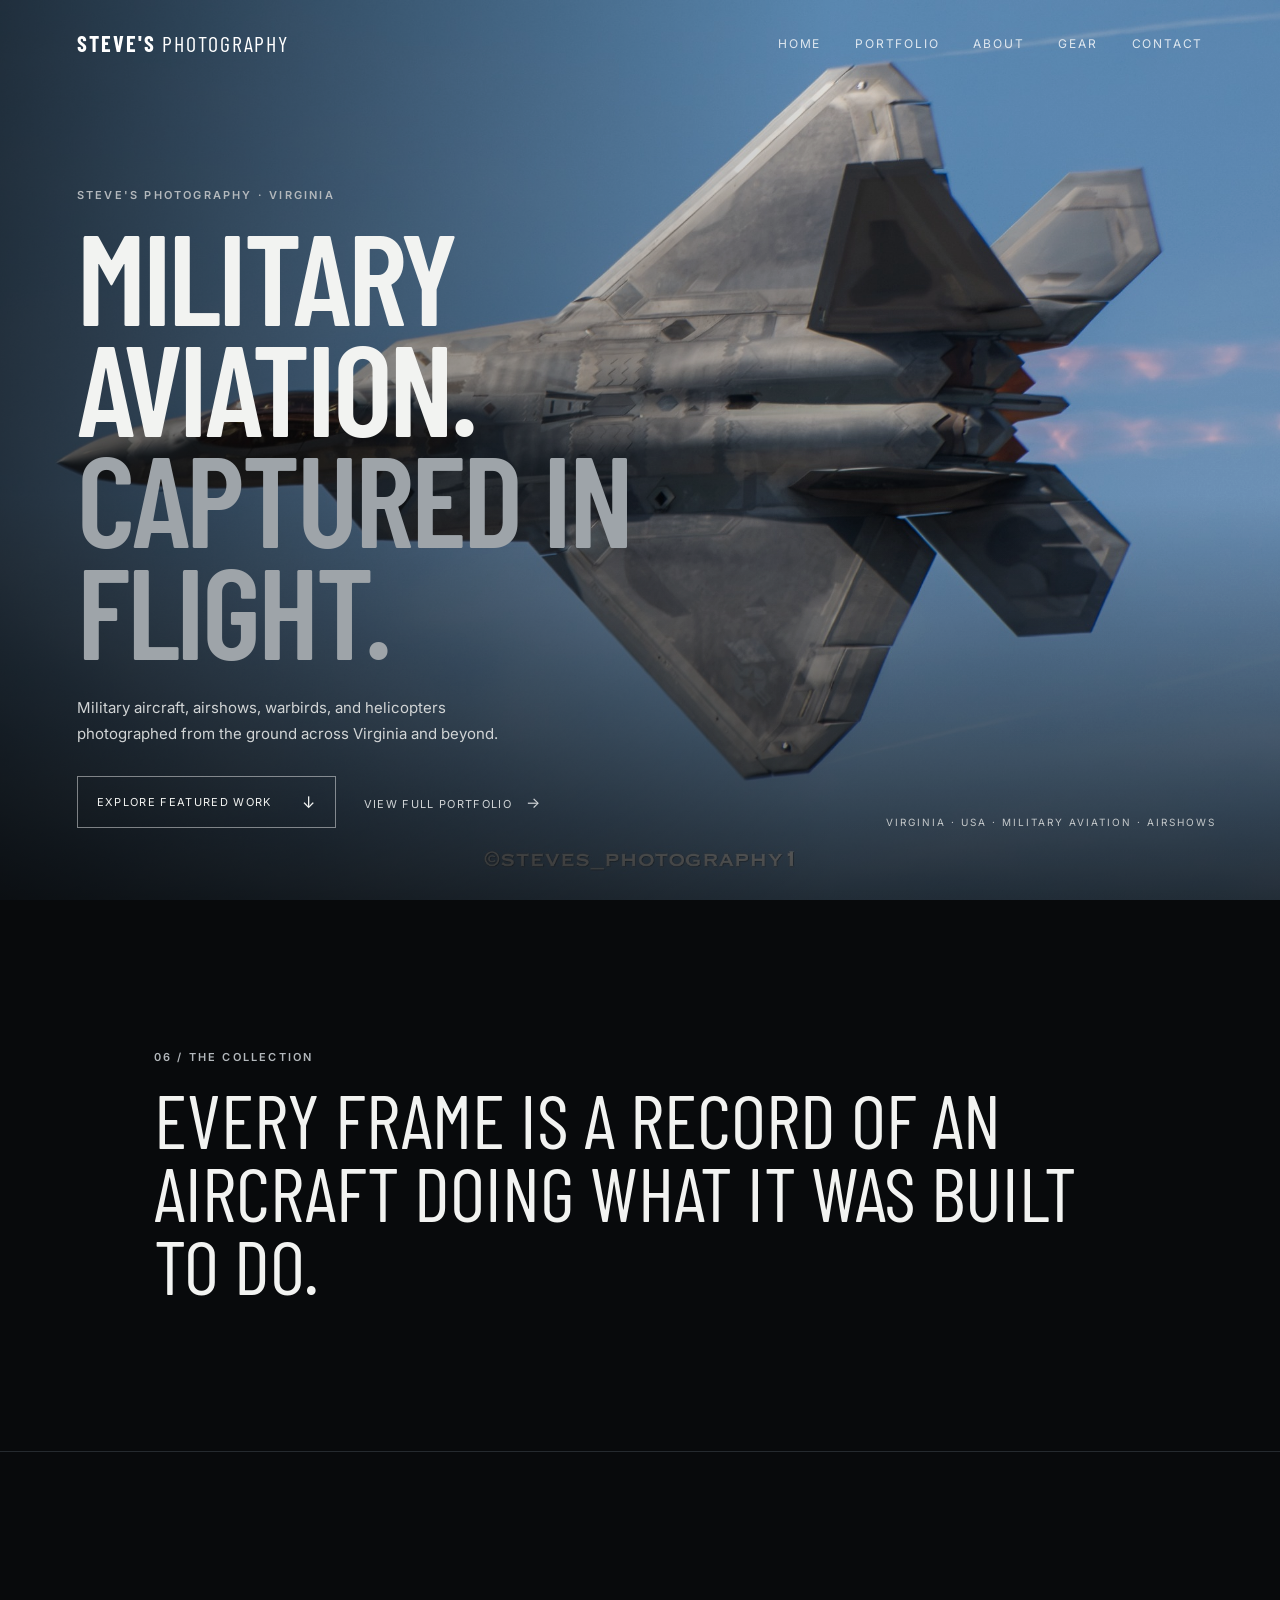
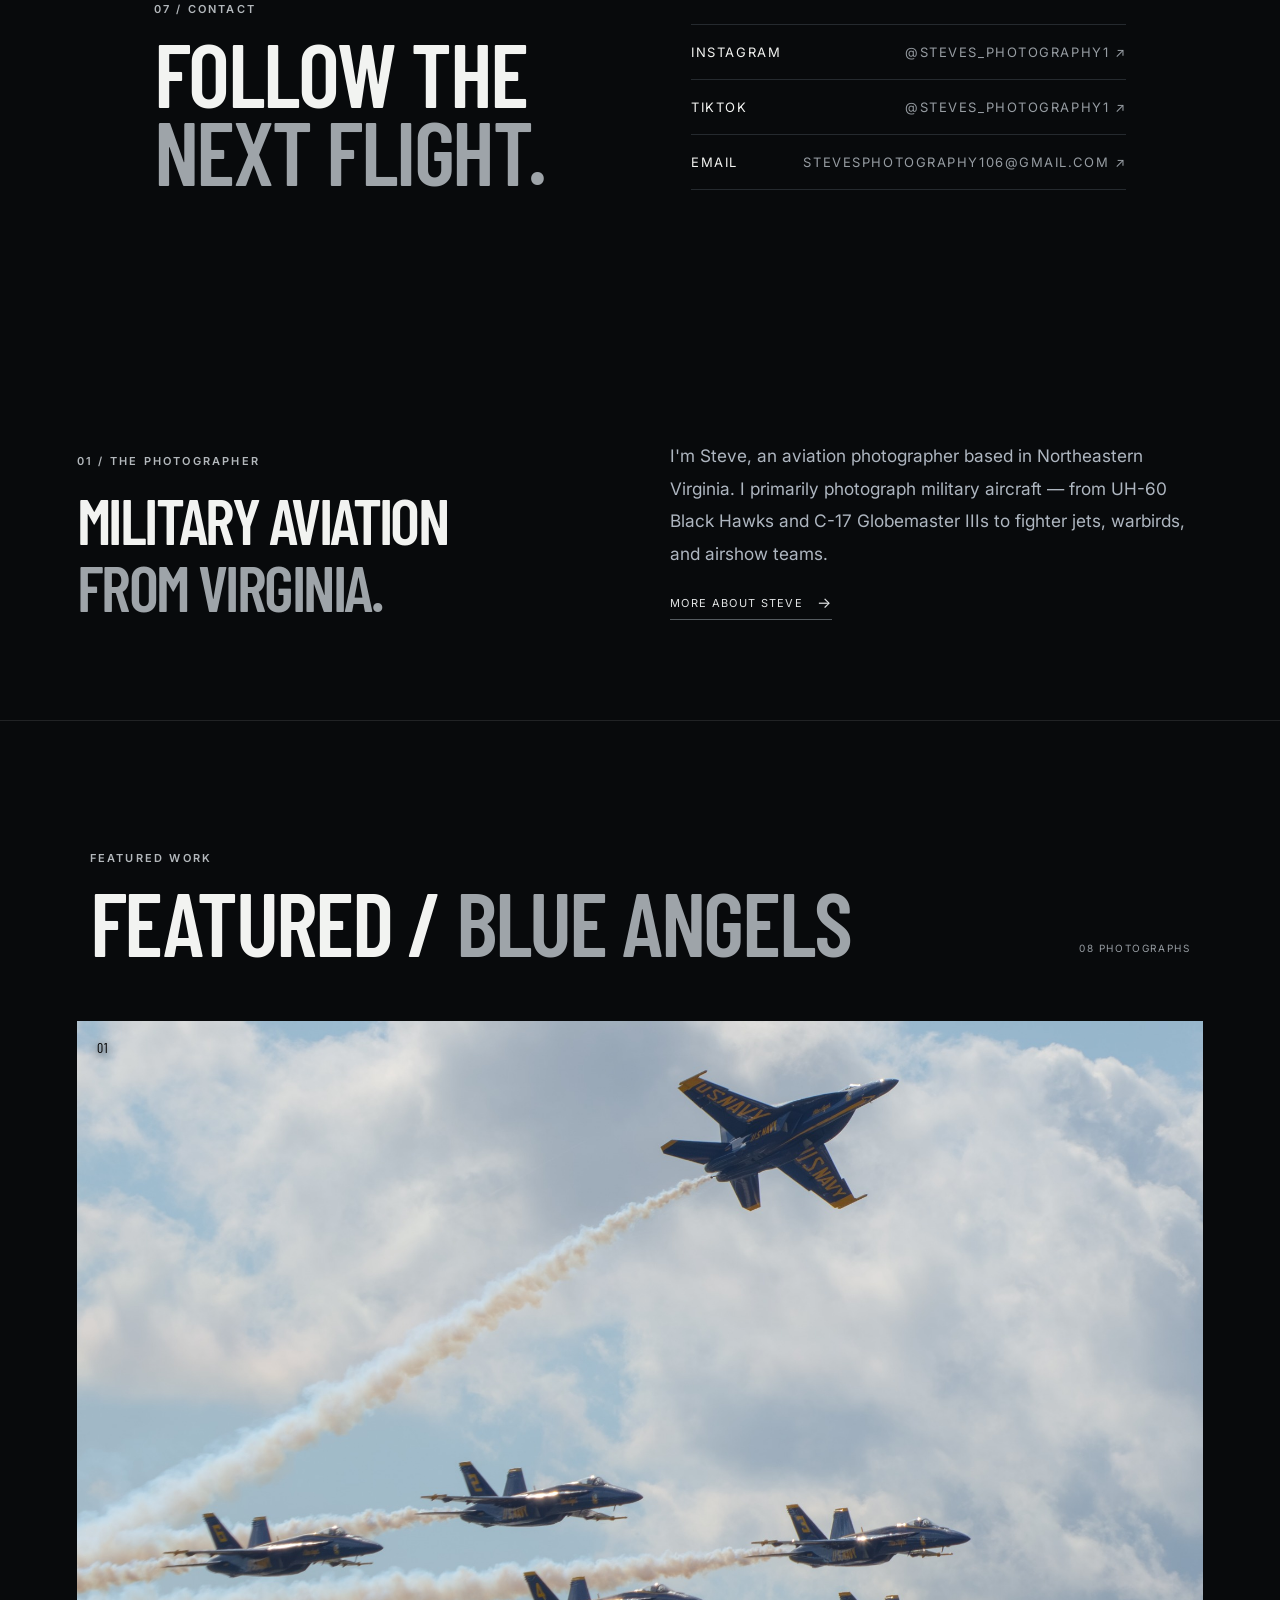
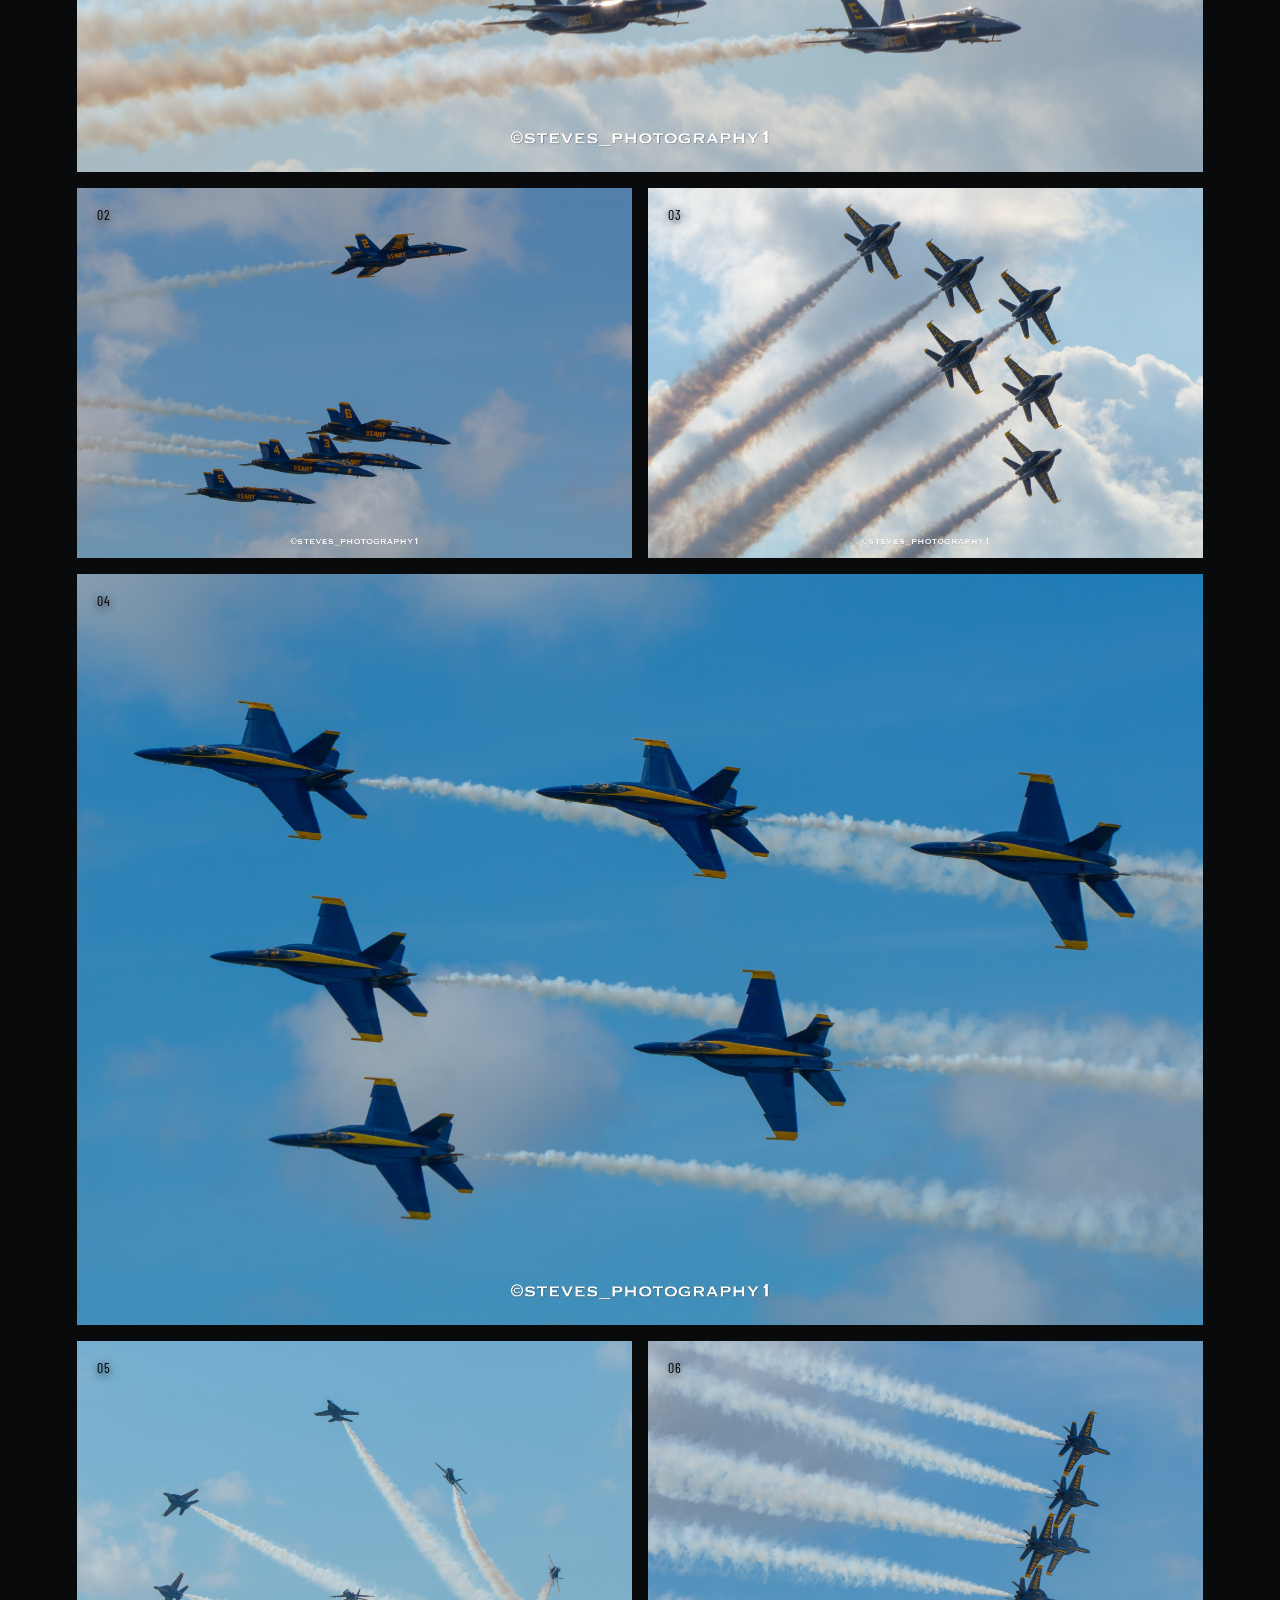
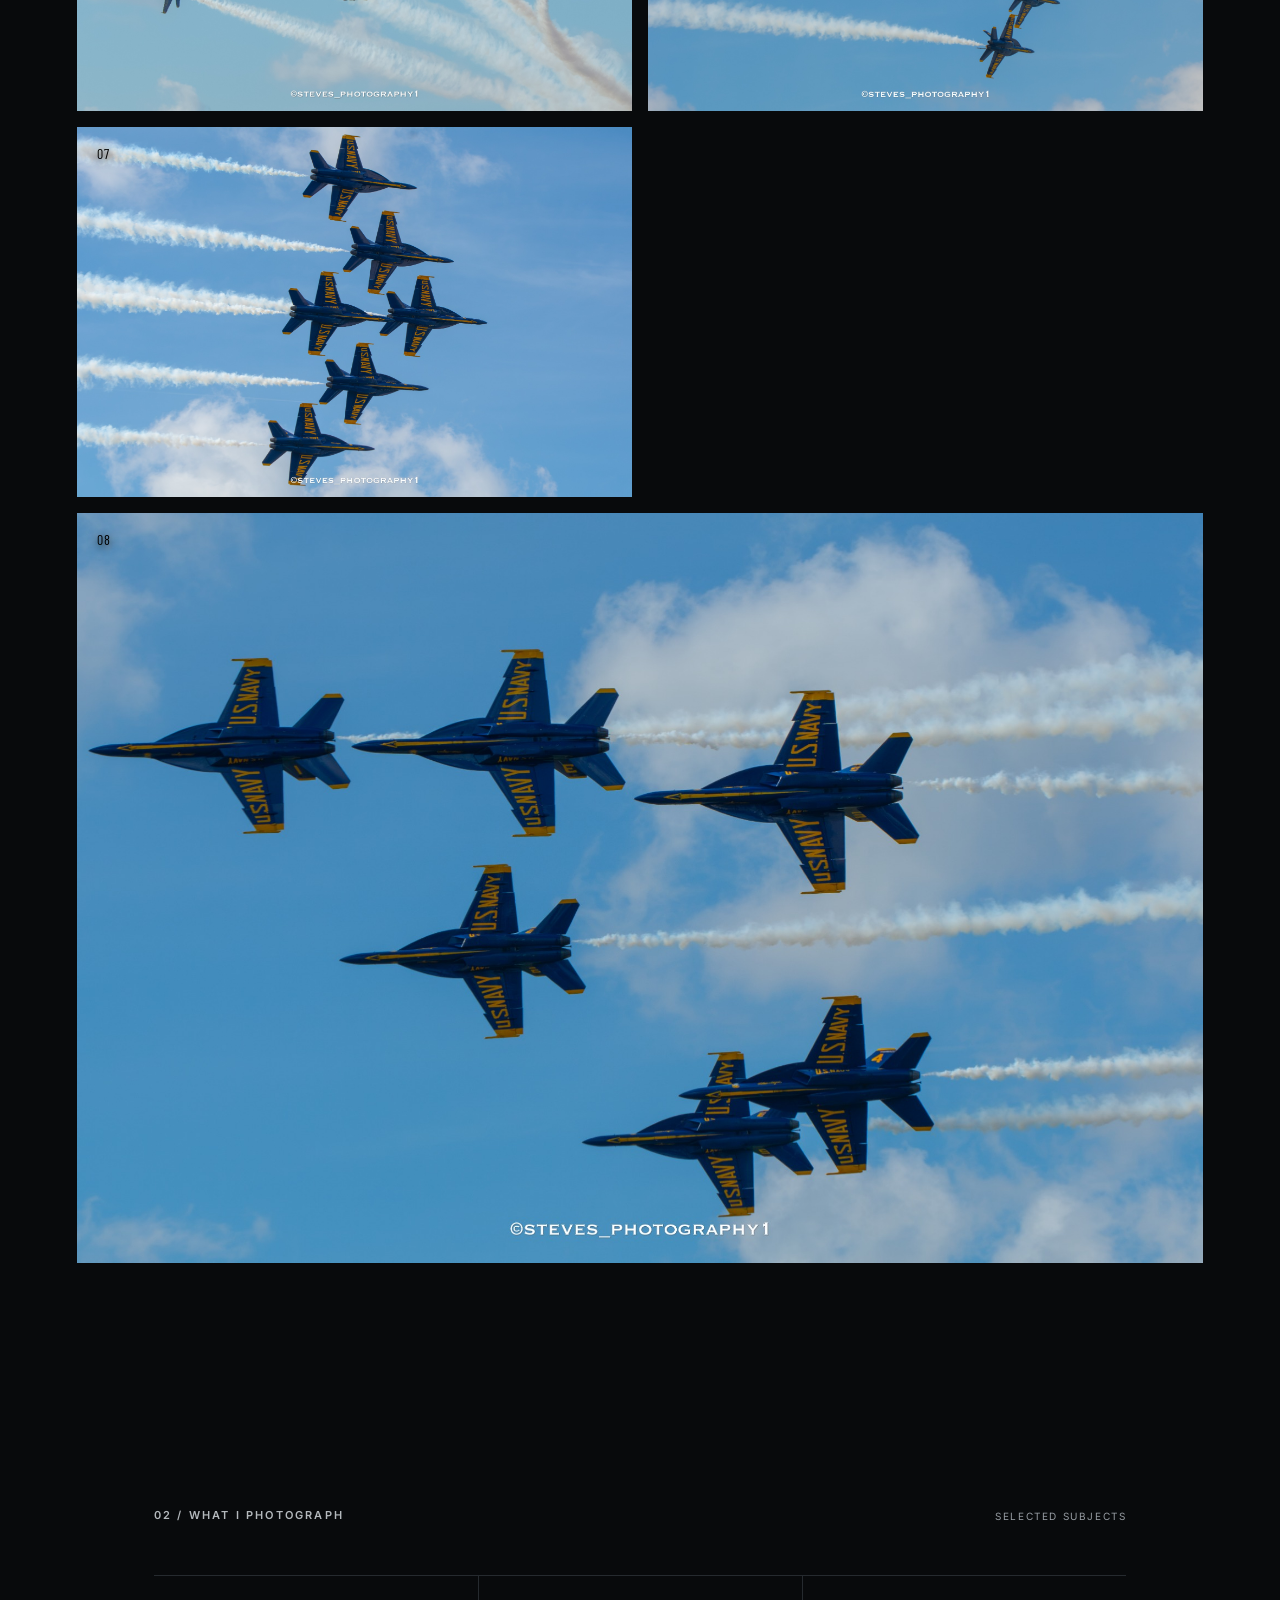
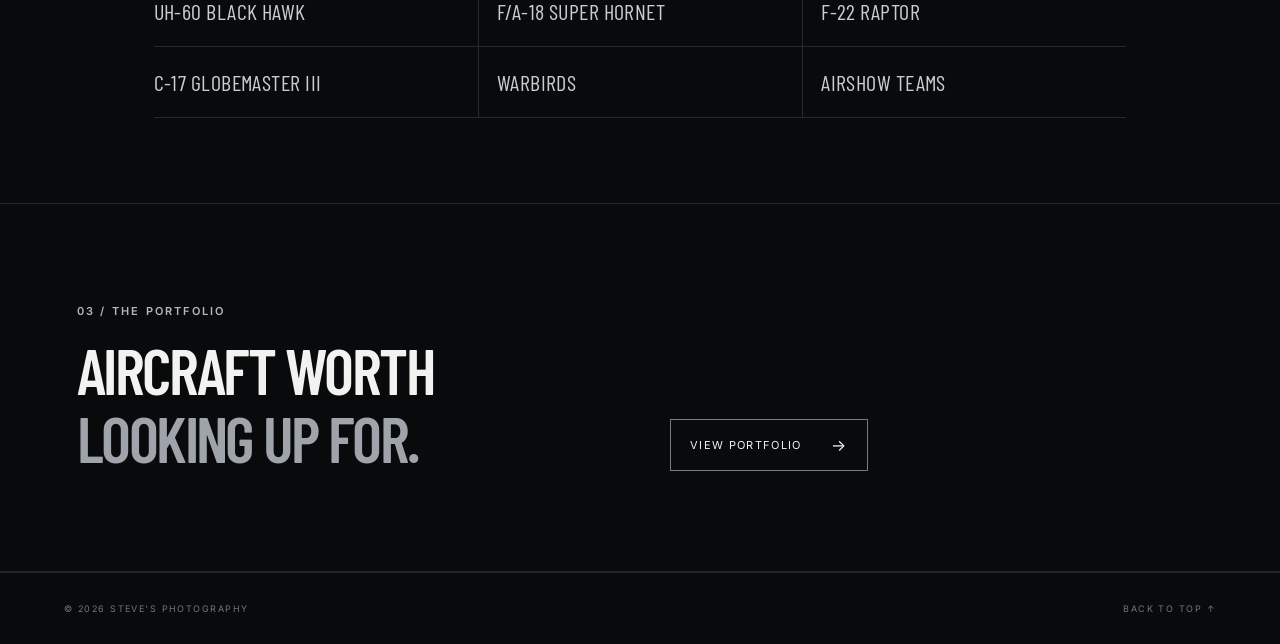
==== commit 93664676: "Use F-22 side profile as homepage hero" ====
--- a/index.html
+++ b/index.html
@@ -21,7 +21,7 @@
 
   <main>
     <section class="hero">
-      <img class="hero-image" src="assets/DSC_9621.jpg" alt="Blue Angels formation flying with smoke trails" fetchpriority="high">
+      <img class="hero-image" src="assets/DSC_8626.jpg" alt="F-22 Raptor in side profile against a blue sky" fetchpriority="high">
       <div class="hero-overlay"></div>
       <div class="hero-content">
         <p class="eyebrow">STEVE'S PHOTOGRAPHY · VIRGINIA</p>
--- a/styles.css
+++ b/styles.css
@@ -88,3 +88,54 @@
 .homepage-intro .intro-copy{max-width:560px;color:#aeb6c0;font-size:1.08rem;margin:0;}
 .homepage-cta .button{justify-self:start;}
 @media(max-width:800px){.homepage-intro,.homepage-cta{grid-template-columns:1fr;gap:30px;padding:65px 0;}}
+
+
+/* Homepage polish */
+.hero-actions { display:flex; align-items:center; gap:28px; flex-wrap:wrap; }
+.hero-text-link { font-size:11px; letter-spacing:.12em; text-transform:uppercase; color:#d0d4d6; }
+.hero-text-link span { margin-left:10px; font-size:15px; }
+.hero-text-link:hover { color:#fff; }
+.intro-copy-wrap { align-self:end; }
+.inline-link { display:inline-flex; align-items:center; gap:14px; margin-top:22px; padding-bottom:7px; border-bottom:1px solid #555b60; color:#e1e3e4; font-size:11px; letter-spacing:.12em; text-transform:uppercase; }
+.inline-link span { font-size:15px; }
+.inline-link:hover { border-color:#fff; }
+.subject-strip { padding:85px 10vw; border-bottom:1px solid var(--line); }
+.subject-strip-heading { display:flex; justify-content:space-between; align-items:end; margin-bottom:35px; }
+.subject-strip-heading > p:last-child { margin:0 0 18px; color:var(--muted); font-size:10px; letter-spacing:.16em; text-transform:uppercase; }
+.subject-list { display:grid; grid-template-columns:repeat(3,1fr); border-top:1px solid var(--line); }
+.subject-list span { padding:22px 18px 22px 0; border-bottom:1px solid var(--line); color:#c9cdd0; font-family:'Barlow Condensed',sans-serif; font-size:22px; text-transform:uppercase; letter-spacing:.02em; }
+.subject-list span:nth-child(3n+2), .subject-list span:nth-child(3n+3) { padding-left:18px; border-left:1px solid var(--line); }
+.homepage-cta { padding-left:10vw; padding-right:10vw; }
+@media(max-width:800px) {
+  .hero-actions { gap:20px; }
+  .hero-text-link { width:100%; }
+  .subject-strip { padding:65px 7vw; }
+  .subject-strip-heading { align-items:start; flex-direction:column; gap:4px; }
+  .subject-strip-heading > p:last-child { margin:0; }
+  .subject-list { grid-template-columns:1fr; }
+  .subject-list span, .subject-list span:nth-child(3n+2), .subject-list span:nth-child(3n+3) { padding:17px 0; border-left:0; }
+  .homepage-cta { padding-left:7vw; padding-right:7vw; }
+}
+
+
+/* Final spacing refinements */
+@media(min-width:801px) {
+  .site-header { padding-left:6vw; padding-right:6vw; }
+  .hero { padding-left:6vw; padding-right:6vw; }
+  .gallery-section { padding-left:6vw; padding-right:6vw; }
+  .section-heading { padding-left:1vw; padding-right:1vw; }
+  .photo-wide { min-height:480px; }
+  .photo-tall { min-height:560px; }
+  .photo { min-height:350px; }
+  .statement,.contact { padding-left:12vw; padding-right:12vw; }
+  .homepage-intro,.homepage-cta { padding-left:6vw; padding-right:6vw; }
+  .subject-strip { padding-left:12vw; padding-right:12vw; }
+}
+@media(max-width:800px) {
+  .site-header { padding-left:7vw; padding-right:7vw; }
+  .hero { padding-left:7vw; padding-right:7vw; }
+  .gallery-section { padding-left:6vw; padding-right:6vw; }
+  .section-heading { padding-left:1vw; padding-right:1vw; }
+  .statement,.contact { padding-left:9vw; padding-right:9vw; }
+  .homepage-intro,.homepage-cta { padding-left:7vw; padding-right:7vw; }
+}
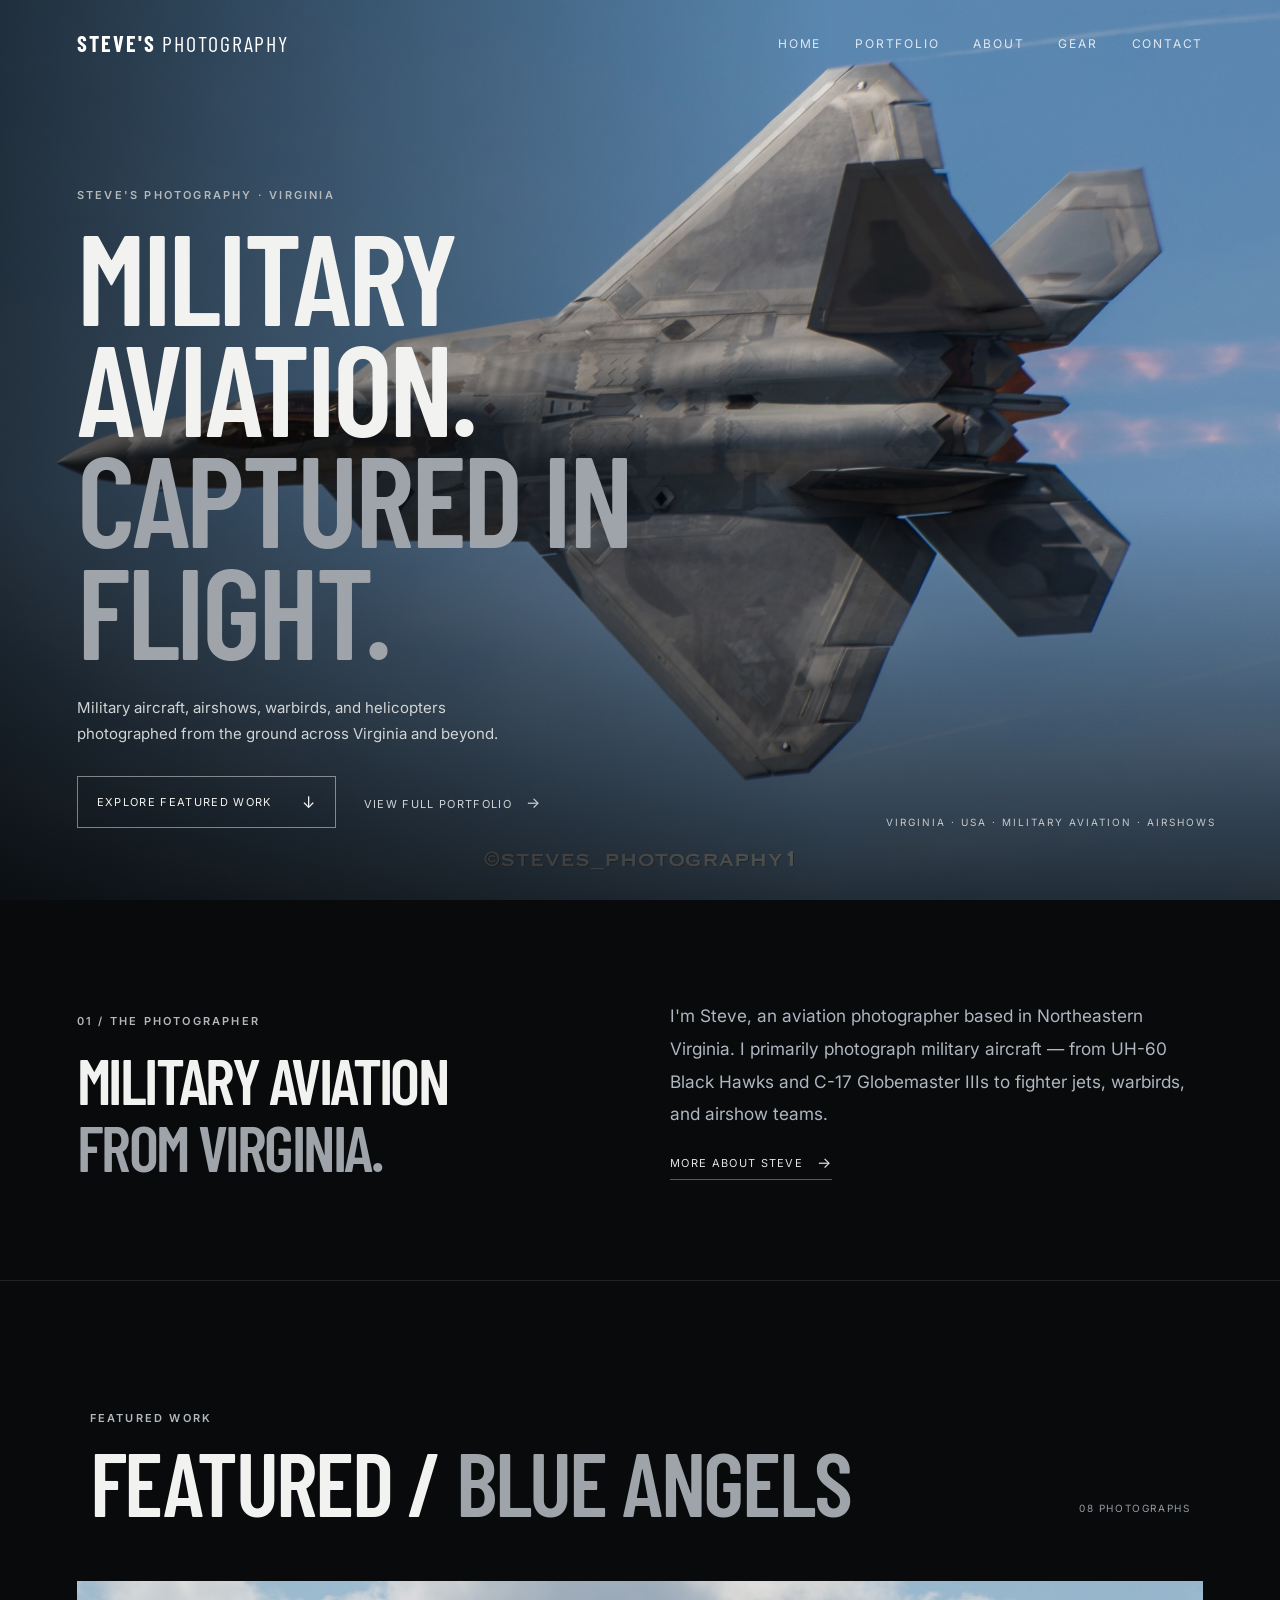
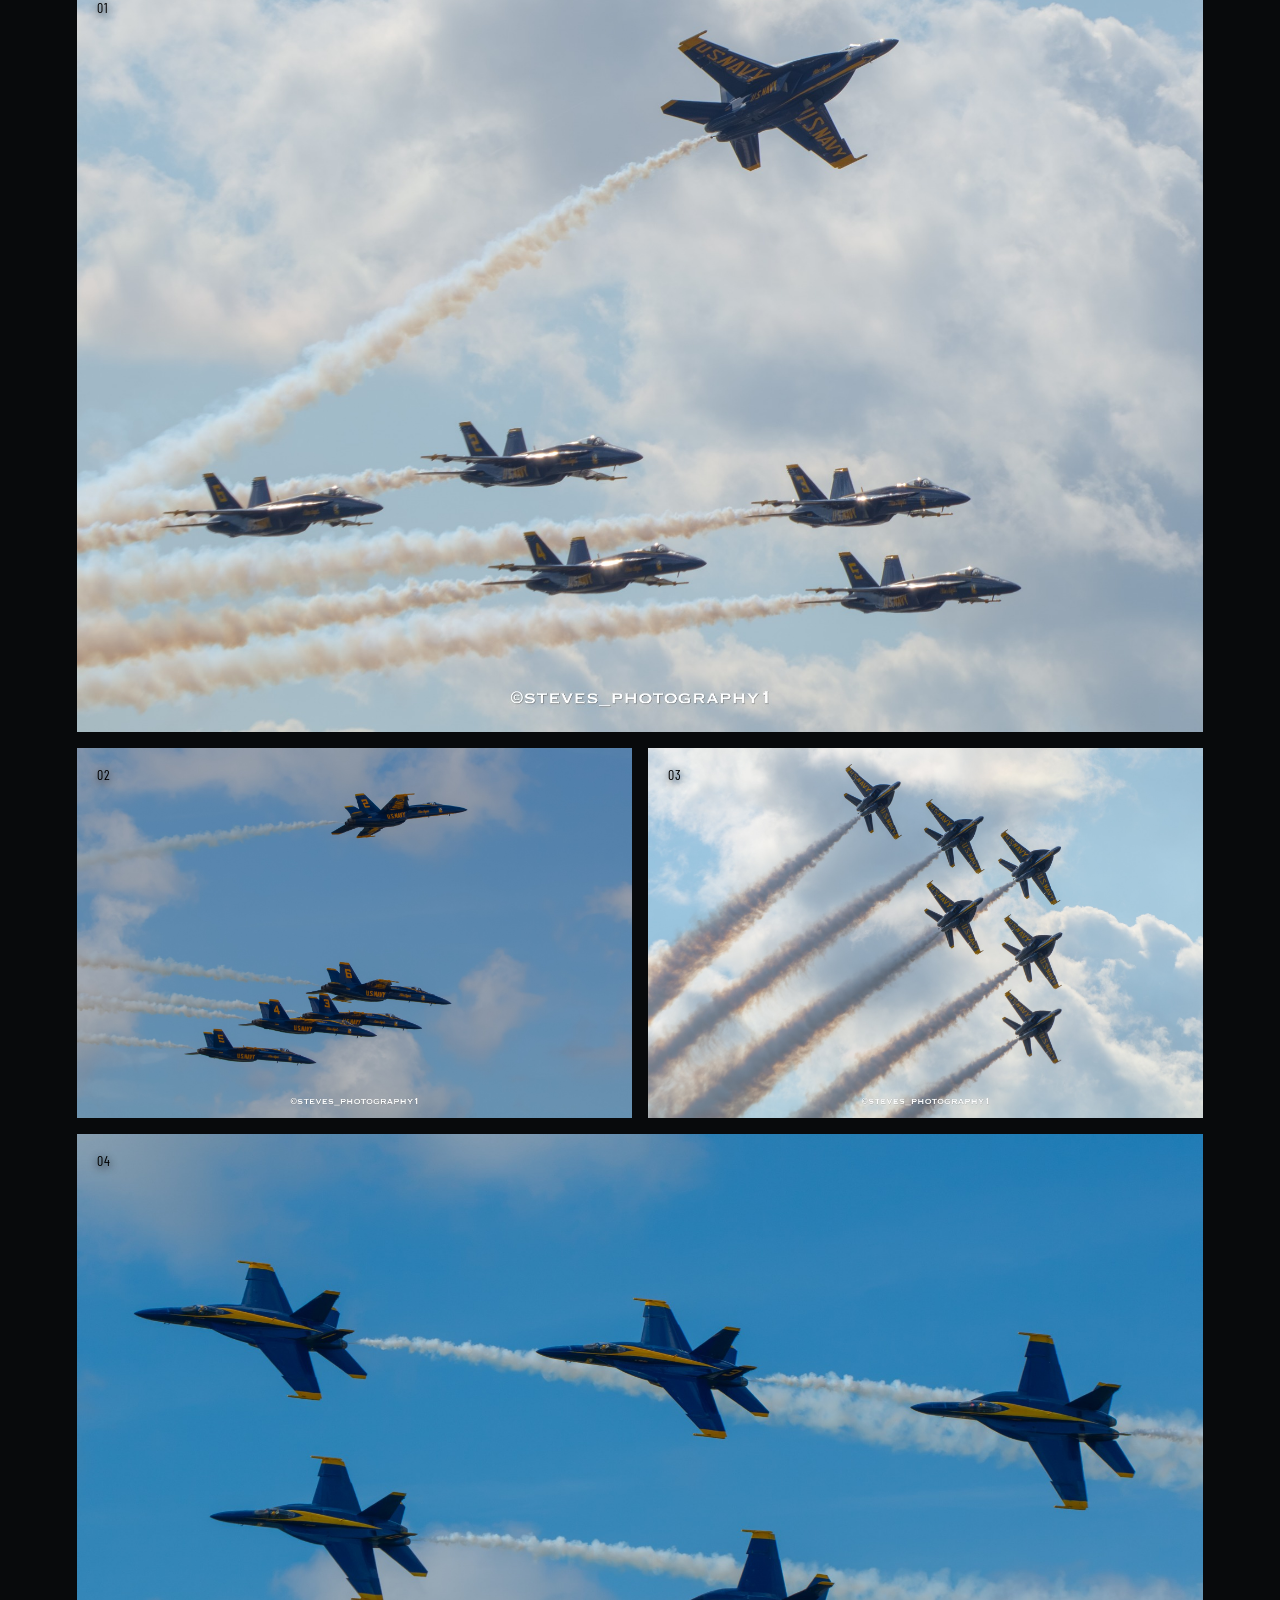
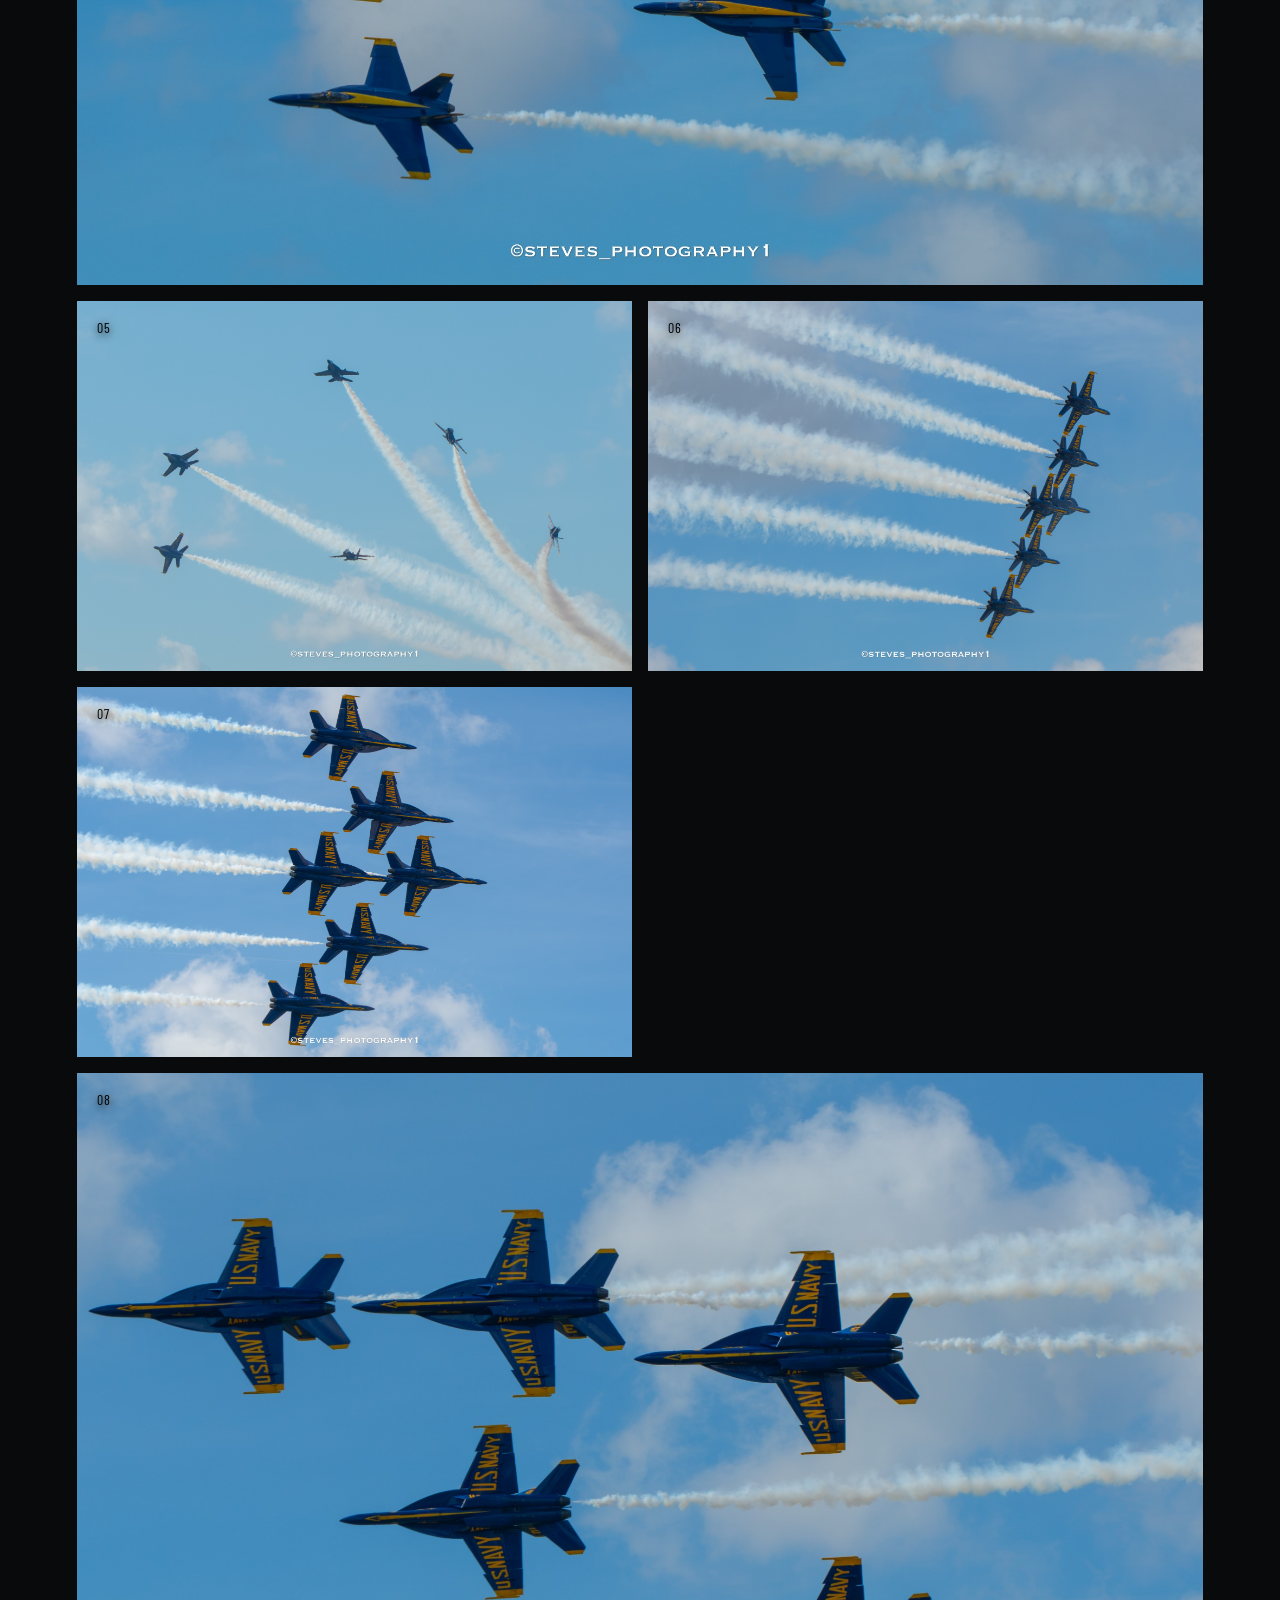
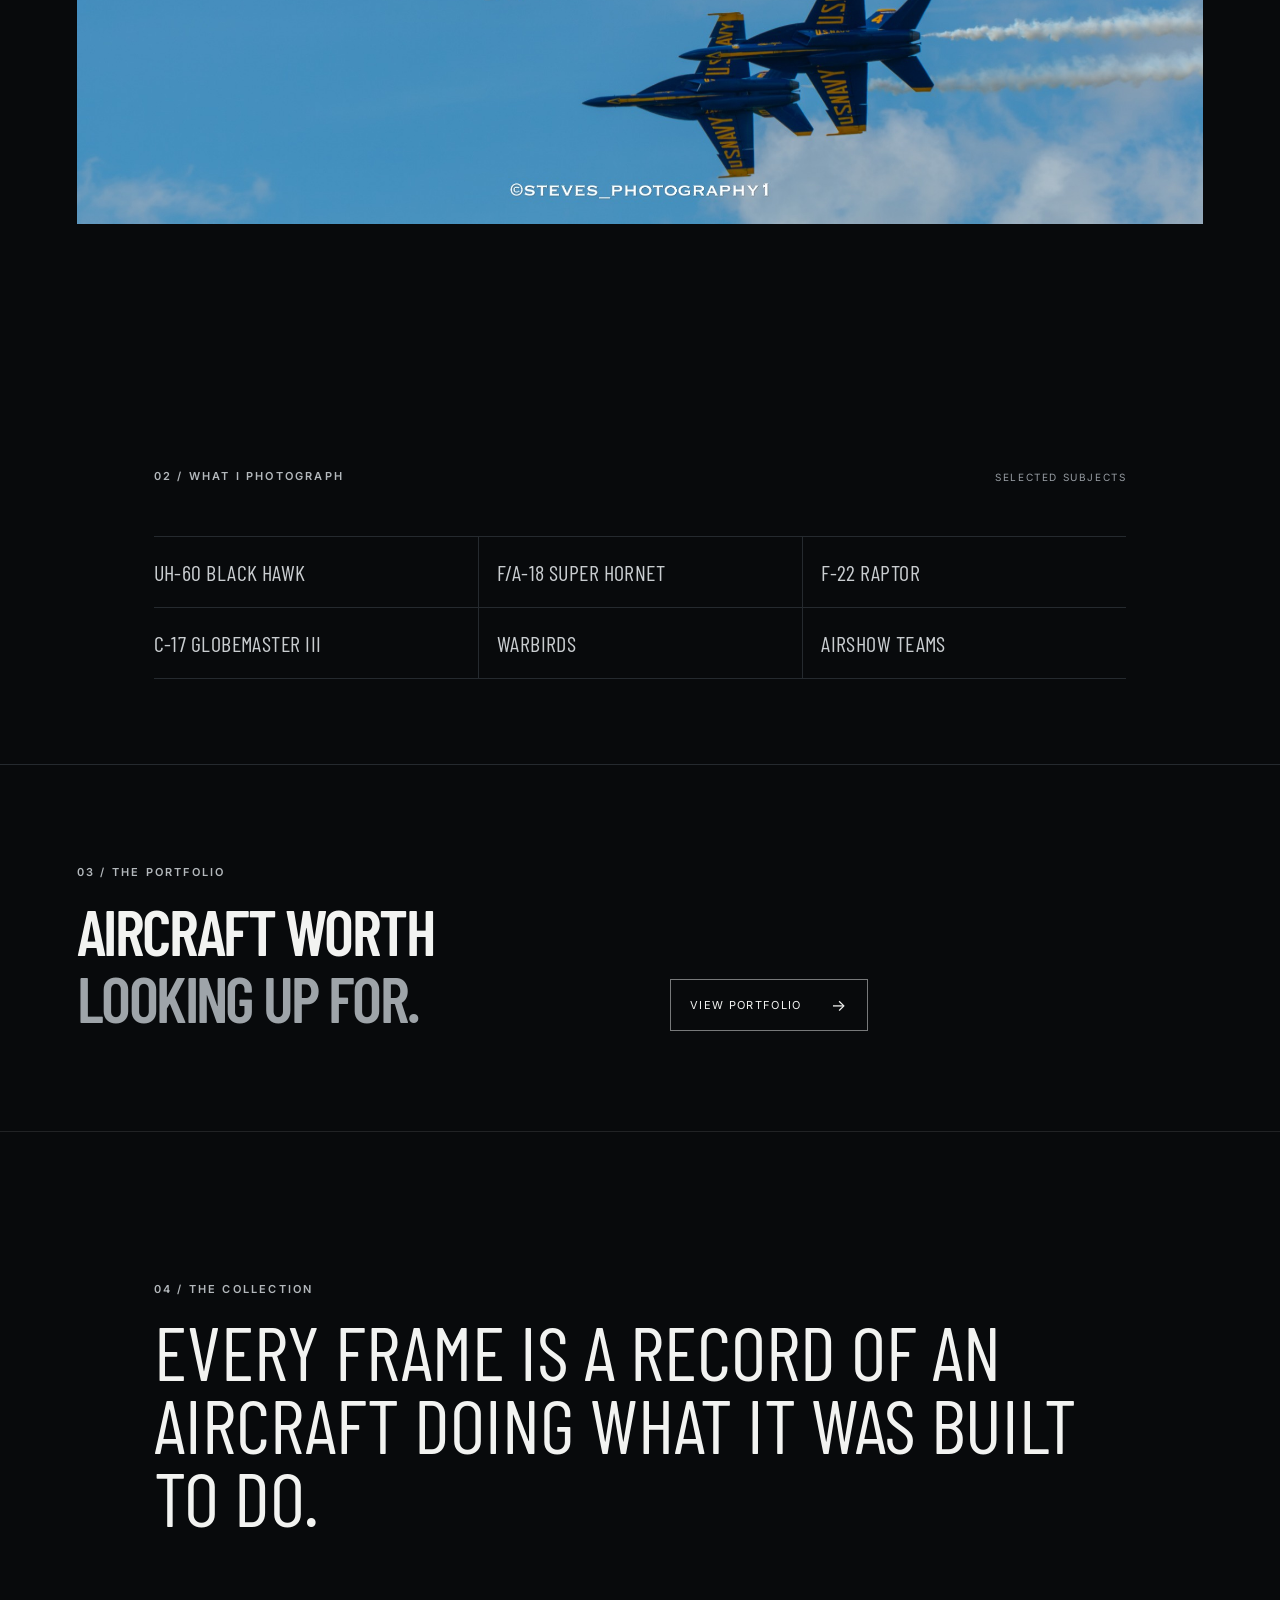
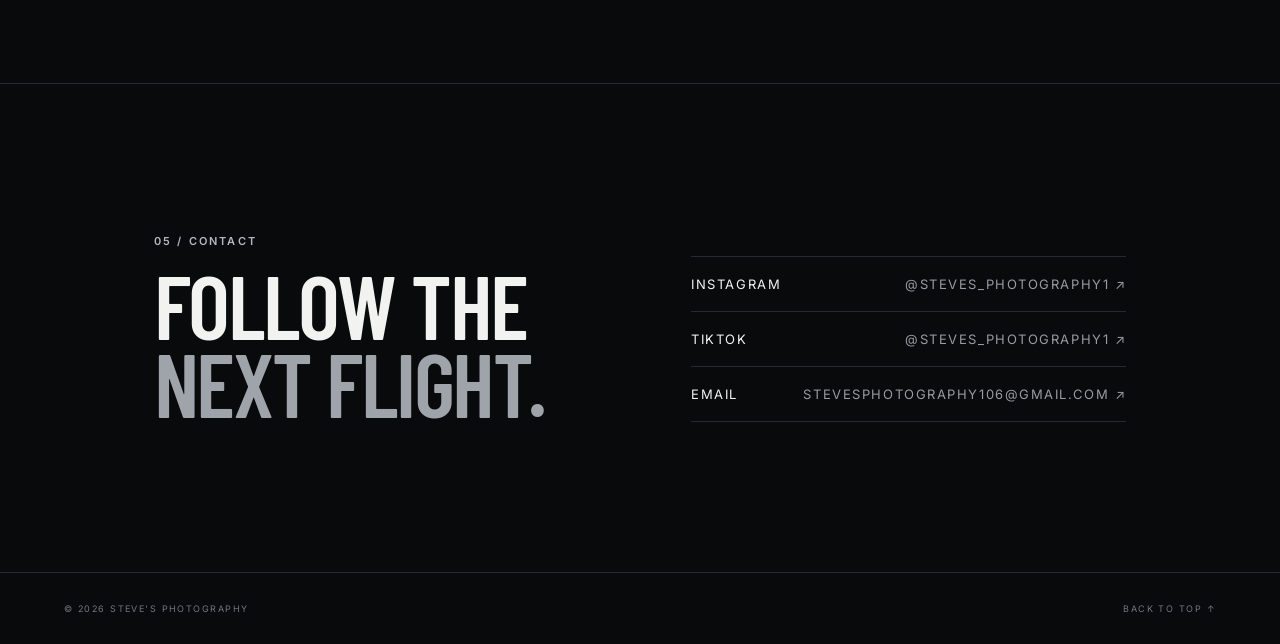
==== commit e2c42f5a: "Fix homepage section order and numbering" ====
--- a/index.html
+++ b/index.html
@@ -20,7 +20,7 @@
   </header>
 
   <main>
-    <section class="hero">
+<section class="hero">
       <img class="hero-image" src="assets/DSC_8626.jpg" alt="F-22 Raptor in side profile against a blue sky" fetchpriority="high">
       <div class="hero-overlay"></div>
       <div class="hero-content">
@@ -35,27 +35,7 @@
       <div class="hero-meta">VIRGINIA · USA · MILITARY AVIATION · AIRSHOWS</div>
     </section>
 
-    
-    <section class="statement">
-      <p class="eyebrow">06 / THE COLLECTION</p>
-      <p class="statement-text">Every frame is a record of an aircraft doing what it was built to do.</p>
-    </section>
-
-    <section class="contact" id="contact">
-      <div>
-        <p class="eyebrow">07 / CONTACT</p>
-        <h2>Follow the<br><em>next flight.</em></h2>
-      </div>
-      <div class="contact-links">
-        <a href="https://www.instagram.com/steves_photography1/" target="_blank" rel="noopener" aria-label="Instagram @steves_photography1">Instagram <span>@steves_photography1 ↗</span></a>
-        <a href="https://www.tiktok.com/@steves_photography1" target="_blank" rel="noopener" aria-label="TikTok @steves_photography1">TikTok <span>@steves_photography1 ↗</span></a>
-        <a href="mailto:stevesphotography106@gmail.com" aria-label="Email stevesphotography106@gmail.com">Email <span>stevesphotography106@gmail.com ↗</span></a>
-      </div>
-    </section>
-  </main>
-
-
-    <section class="homepage-intro" aria-label="Introduction">
+<section class="homepage-intro" aria-label="Introduction">
       <div>
         <p class="eyebrow">01 / THE PHOTOGRAPHER</p>
         <h2>Military aviation<br><em>from Virginia.</em></h2>
@@ -149,6 +129,24 @@
       <a class="button" href="portfolio.html">View portfolio <span>→</span></a>
     </section>
 
+<section class="statement">
+      <p class="eyebrow">04 / THE COLLECTION</p>
+      <p class="statement-text">Every frame is a record of an aircraft doing what it was built to do.</p>
+    </section>
+
+<section class="contact" id="contact">
+      <div>
+        <p class="eyebrow">05 / CONTACT</p>
+        <h2>Follow the<br><em>next flight.</em></h2>
+      </div>
+      <div class="contact-links">
+        <a href="https://www.instagram.com/steves_photography1/" target="_blank" rel="noopener" aria-label="Instagram @steves_photography1">Instagram <span>@steves_photography1 ↗</span></a>
+        <a href="https://www.tiktok.com/@steves_photography1" target="_blank" rel="noopener" aria-label="TikTok @steves_photography1">TikTok <span>@steves_photography1 ↗</span></a>
+        <a href="mailto:stevesphotography106@gmail.com" aria-label="Email stevesphotography106@gmail.com">Email <span>stevesphotography106@gmail.com ↗</span></a>
+      </div>
+    </section>
+  </main>
+
   <footer>
     <span>© 2026 STEVE'S PHOTOGRAPHY</span>
     <a href="#top">BACK TO TOP ↑</a>
--- a/styles.css
+++ b/styles.css
@@ -139,3 +139,41 @@
   .statement,.contact { padding-left:9vw; padding-right:9vw; }
   .homepage-intro,.homepage-cta { padding-left:7vw; padding-right:7vw; }
 }
+
+
+/* Portfolio polish */
+.portfolio-header {
+  padding: 145px 10vw 75px;
+  display: grid;
+  grid-template-columns: minmax(0,1.1fr) minmax(320px,.9fr);
+  gap: 70px;
+  align-items: end;
+  border-bottom: 1px solid var(--line);
+}
+.portfolio-header h1 { font-size: clamp(68px,8vw,120px); }
+.portfolio-intro { max-width: 620px; margin: 28px 0 0; color: var(--muted); line-height: 1.8; font-size: 14px; }
+.portfolio-nav-wrap { align-self: end; }
+.portfolio-nav-label { margin: 0 0 14px; color: #777e84; font-size: 9px; letter-spacing: .18em; text-transform: uppercase; }
+.portfolio-filters { display:flex; flex-wrap:wrap; gap:8px; }
+.portfolio-filter {
+  border:1px solid var(--line);
+  background:transparent;
+  color:#9ea5aa;
+  padding:10px 13px;
+  cursor:pointer;
+  font-size:10px;
+  letter-spacing:.12em;
+  text-transform:uppercase;
+  transition:background .2s,color .2s,border-color .2s;
+}
+.portfolio-filter:hover,.portfolio-filter.active { background:#f2f3f1; color:#080a0c; border-color:#f2f3f1; }
+.portfolio-gallery { padding-top:90px; padding-bottom:110px; }
+.portfolio-gallery + .portfolio-gallery { border-top:1px solid var(--line); }
+.portfolio-gallery .gallery-grid { gap:10px; }
+.portfolio-gallery .section-heading { margin-bottom:38px; }
+.portfolio-gallery.is-hidden { display:none; }
+@media(max-width:800px) {
+  .portfolio-header { padding:105px 7vw 55px; grid-template-columns:1fr; gap:40px; }
+  .portfolio-gallery { padding-top:65px; padding-bottom:80px; }
+  .portfolio-gallery .section-heading { margin-bottom:28px; }
+}
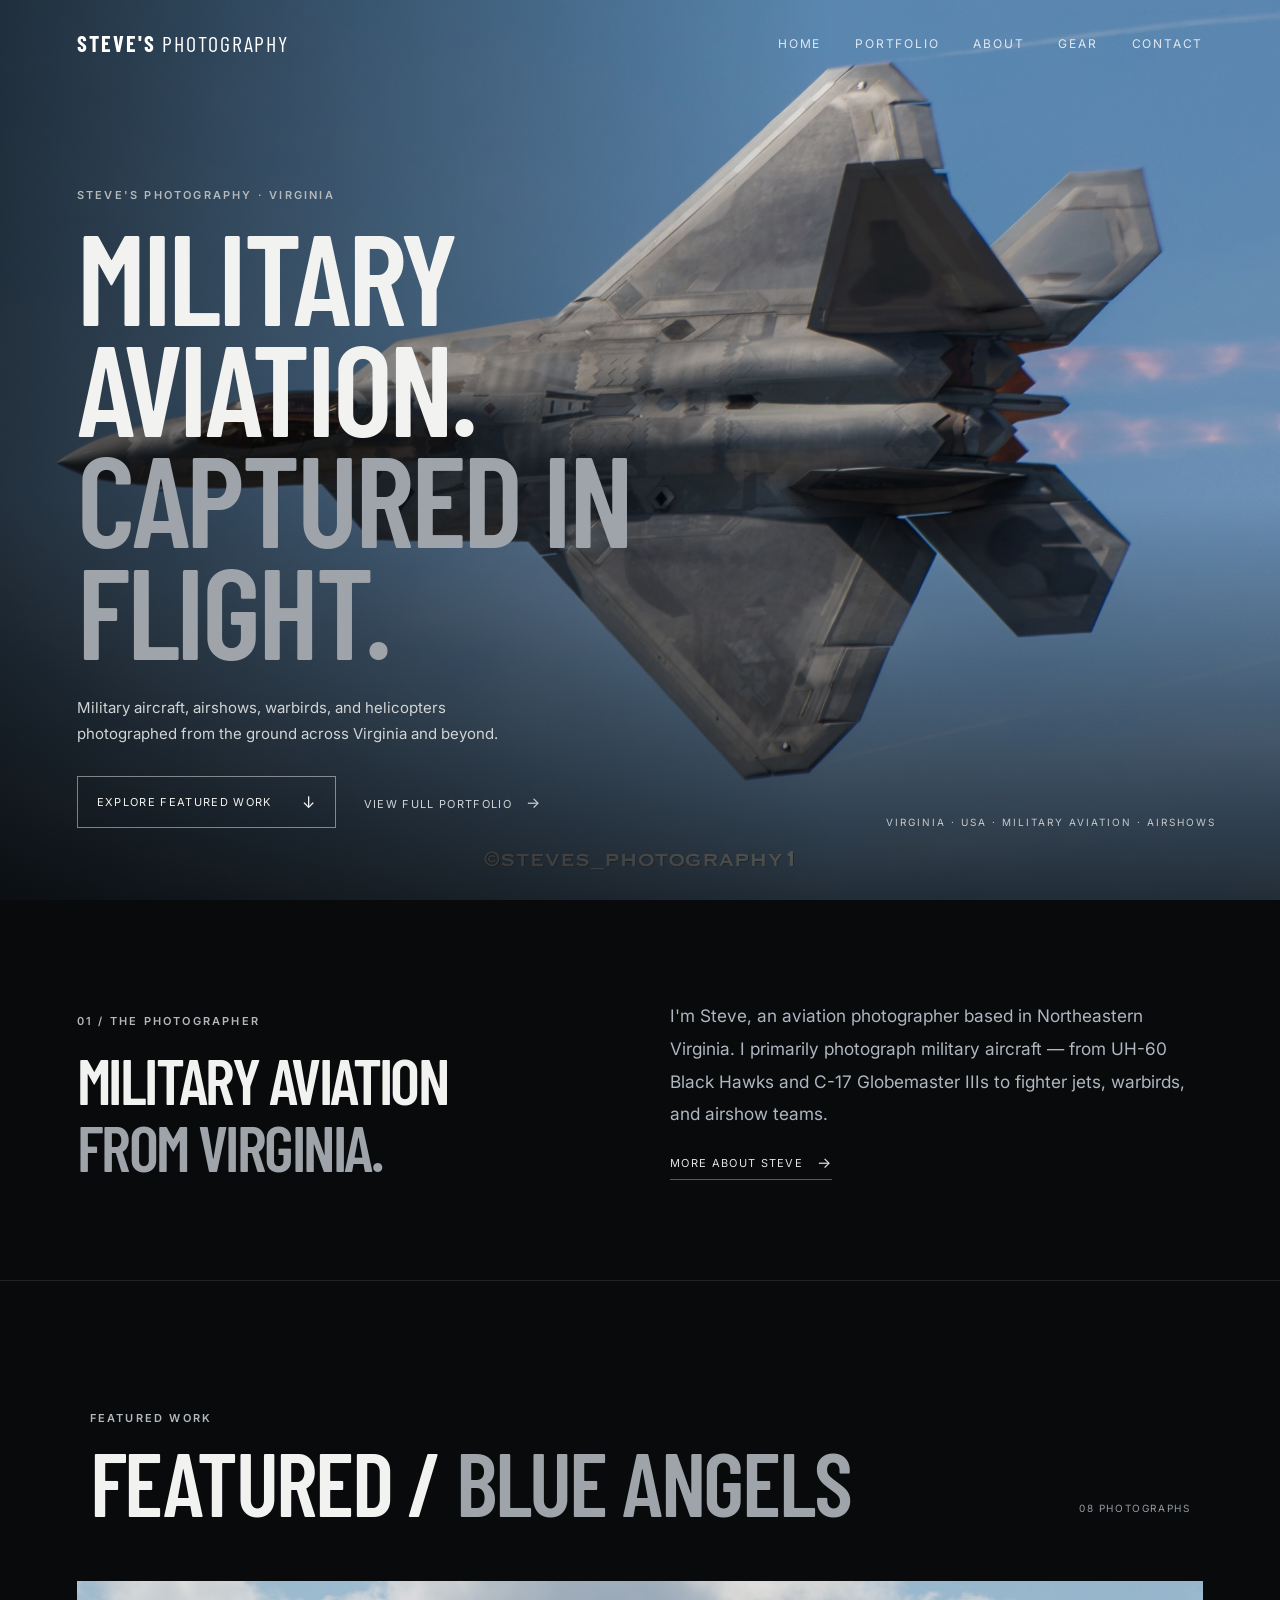
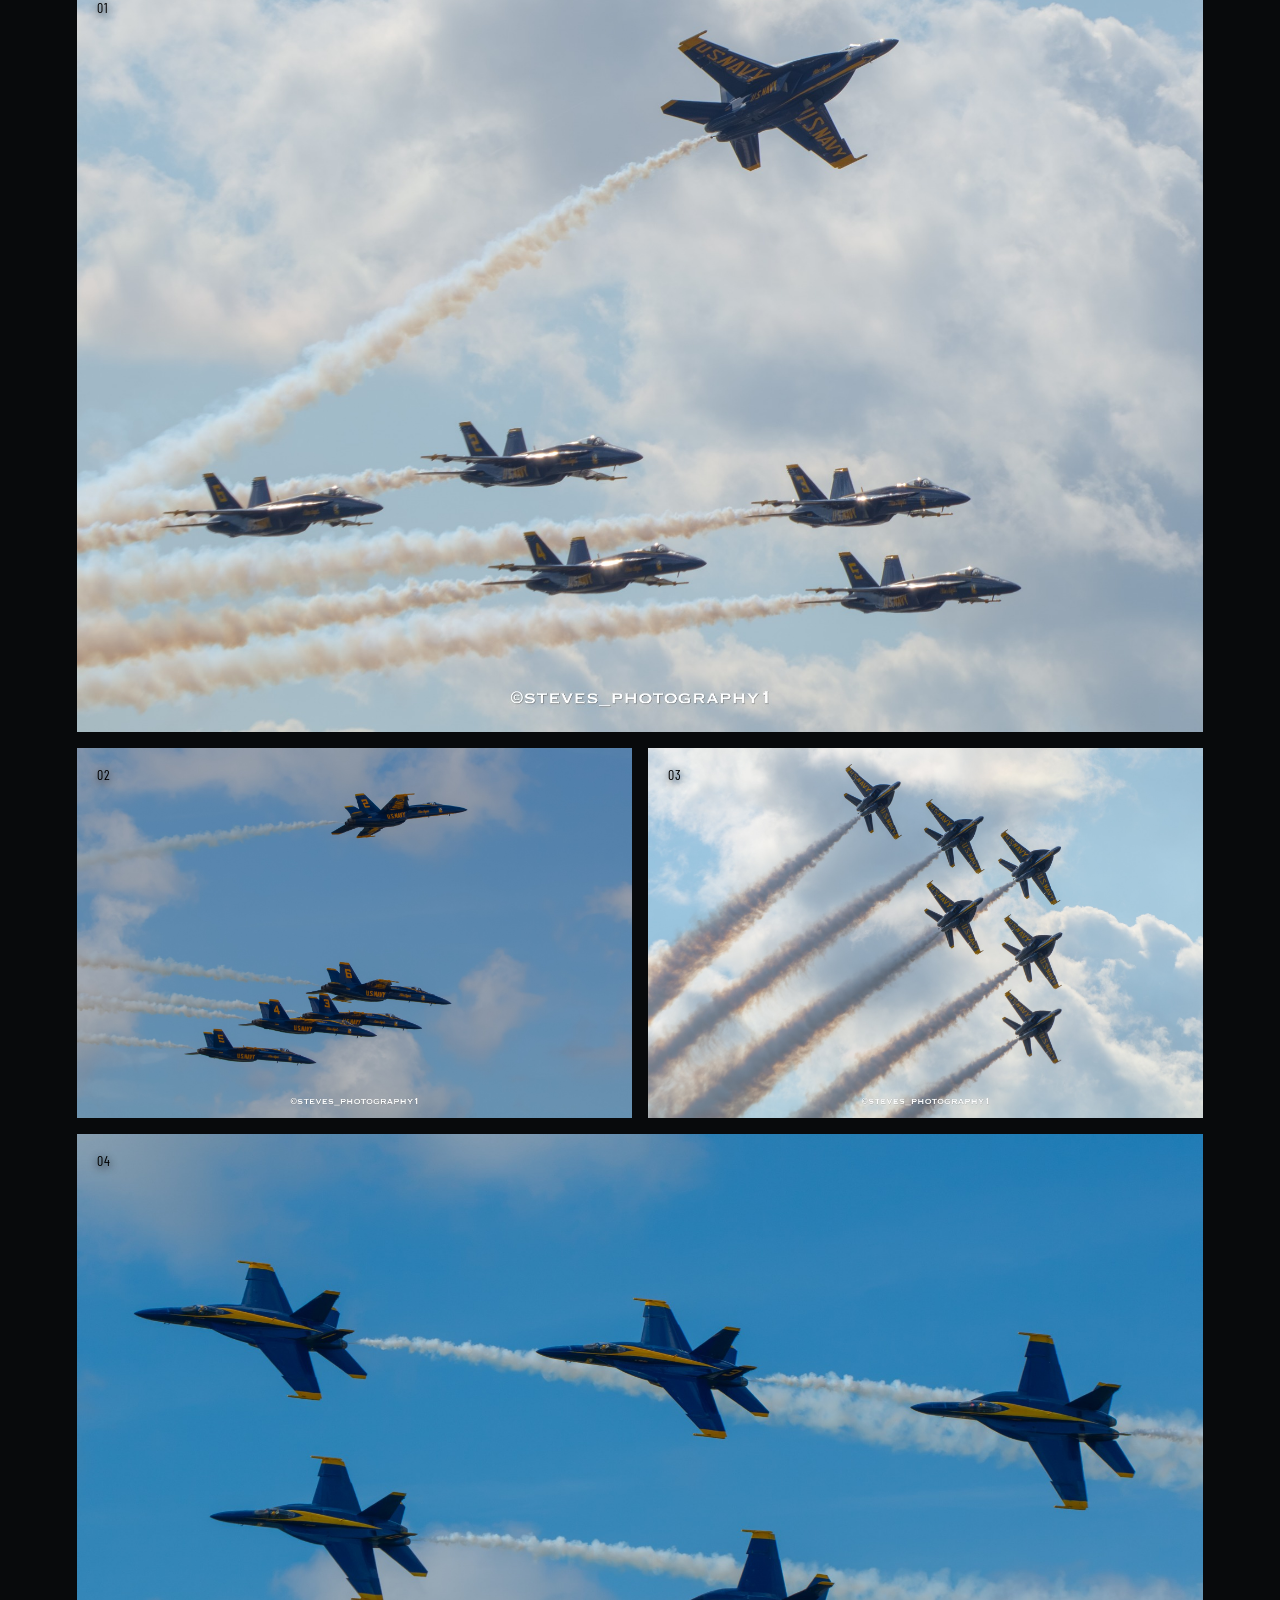
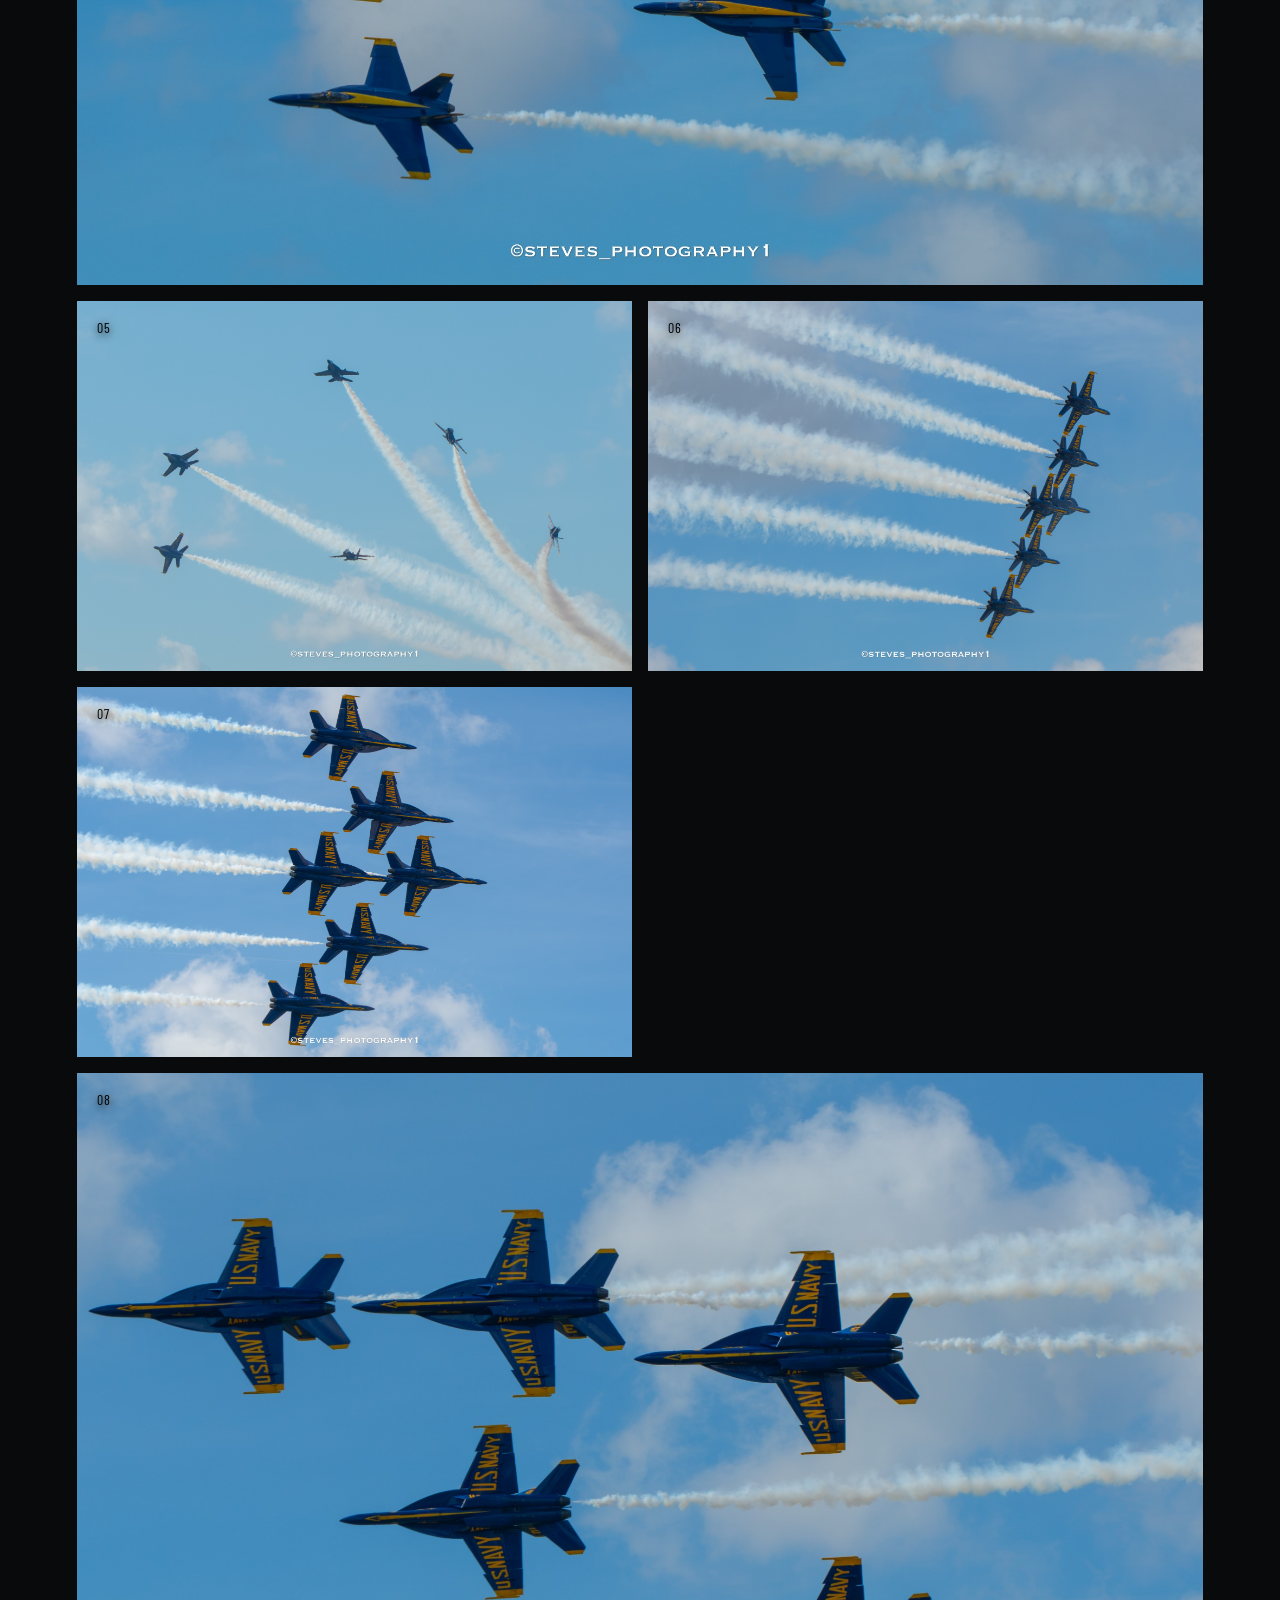
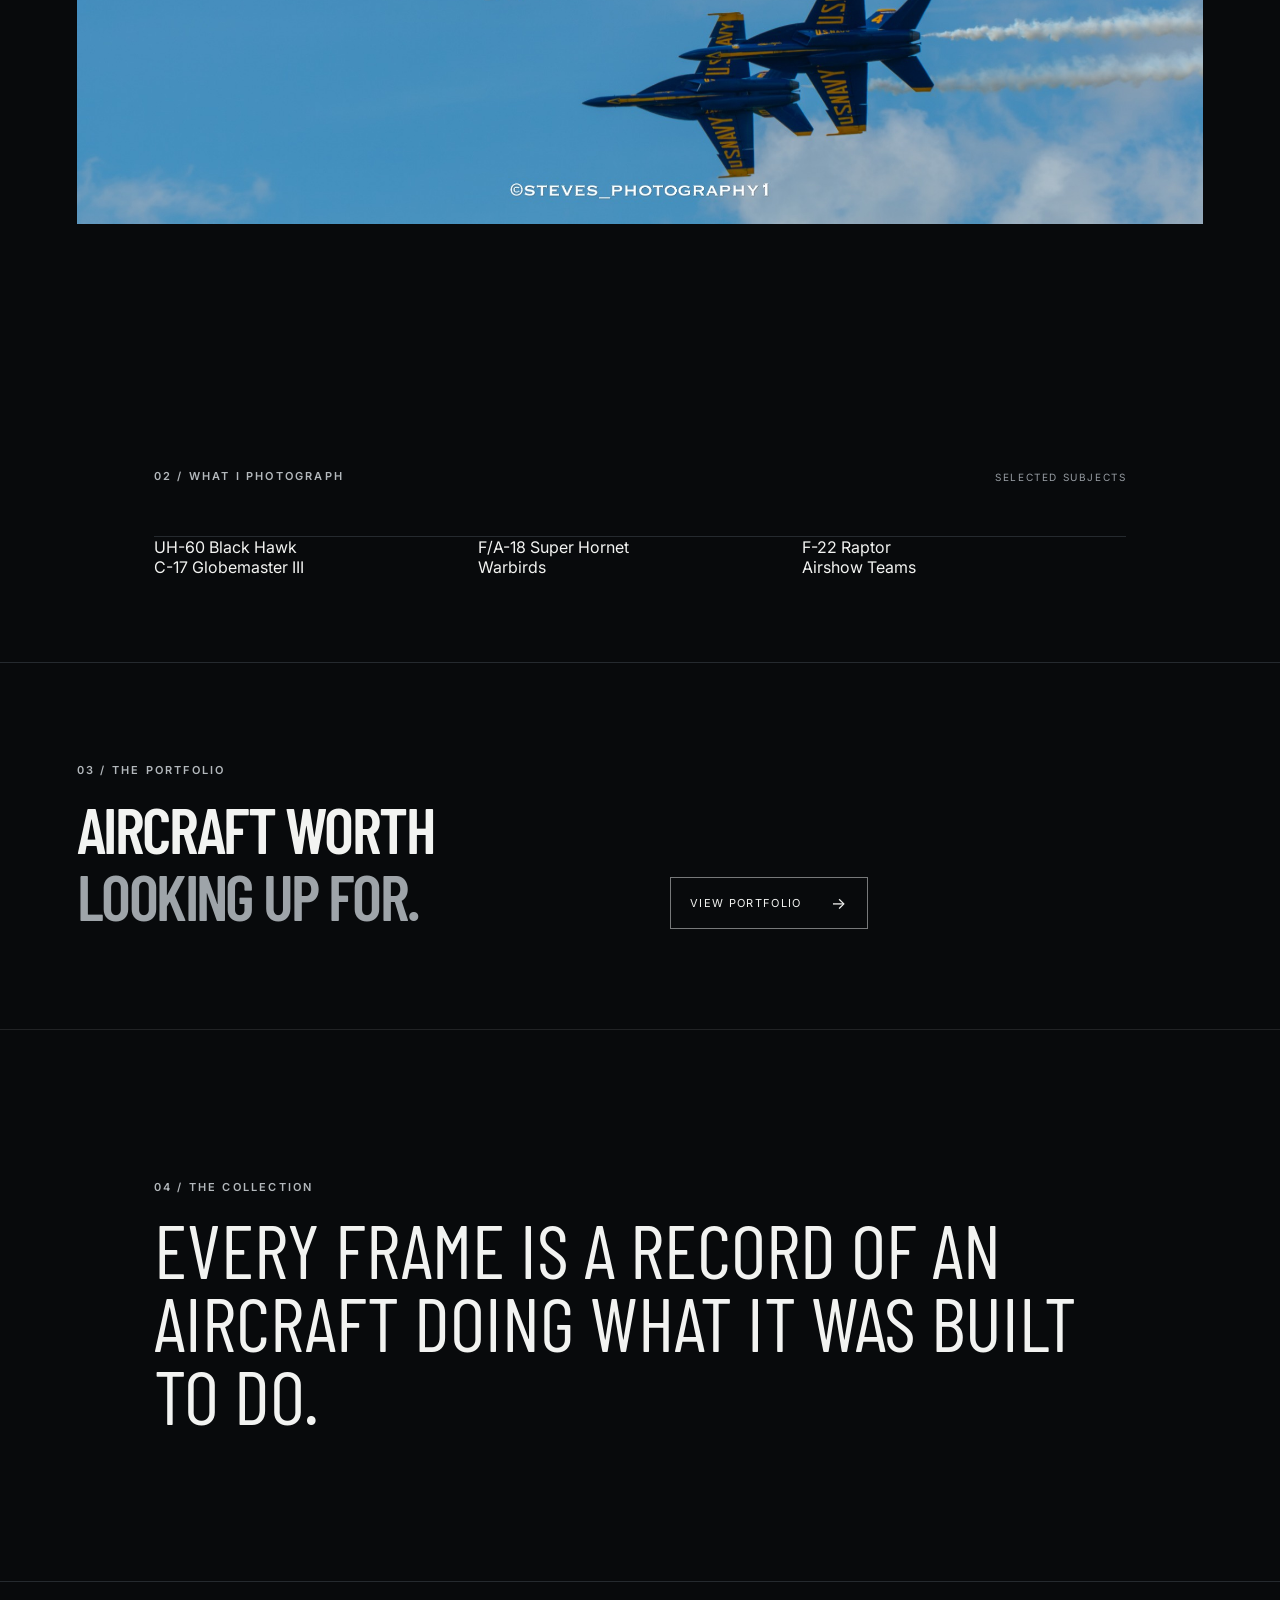
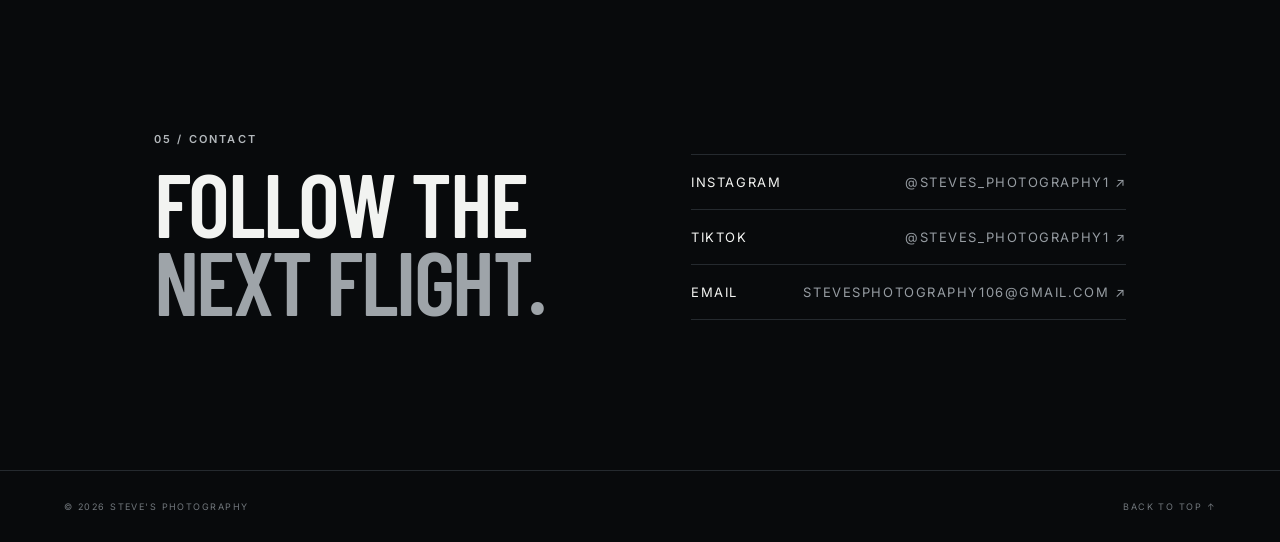
==== commit b064b006: "Make homepage subject categories link to dedicated galleries" ====
--- a/index.html
+++ b/index.html
@@ -18,9 +18,8 @@
       <a href="contact.html">Contact</a>
     </nav>
   </header>
-
   <main>
-<section class="hero">
+    <section class="hero">
       <img class="hero-image" src="assets/DSC_8626.jpg" alt="F-22 Raptor in side profile against a blue sky" fetchpriority="high">
       <div class="hero-overlay"></div>
       <div class="hero-content">
@@ -35,133 +34,42 @@
       <div class="hero-meta">VIRGINIA · USA · MILITARY AVIATION · AIRSHOWS</div>
     </section>
 
-<section class="homepage-intro" aria-label="Introduction">
-      <div>
-        <p class="eyebrow">01 / THE PHOTOGRAPHER</p>
-        <h2>Military aviation<br><em>from Virginia.</em></h2>
-      </div>
-      <div class="intro-copy-wrap">
-        <p class="intro-copy">I'm Steve, an aviation photographer based in Northeastern Virginia. I primarily photograph military aircraft — from UH-60 Black Hawks and C-17 Globemaster IIIs to fighter jets, warbirds, and airshow teams.</p>
-        <a class="inline-link" href="about.html">More about Steve <span>→</span></a>
-      </div>
+    <section class="homepage-intro" aria-label="Introduction">
+      <div><p class="eyebrow">01 / THE PHOTOGRAPHER</p><h2>Military aviation<br><em>from Virginia.</em></h2></div>
+      <div class="intro-copy-wrap"><p class="intro-copy">I'm Steve, an aviation photographer based in Northeastern Virginia. I primarily photograph military aircraft — from UH-60 Black Hawks and C-17 Globemaster IIIs to fighter jets, warbirds, and airshow teams.</p><a class="inline-link" href="about.html">More about Steve <span>→</span></a></div>
     </section>
+
     <section class="gallery-section" id="featured">
-      <div class="section-heading">
-        <div>
-          <p class="eyebrow">FEATURED WORK</p>
-          <h2>Featured / <em>Blue Angels</em></h2>
-        </div>
-        <p>08 photographs</p>
-      </div>
-
+      <div class="section-heading"><div><p class="eyebrow">FEATURED WORK</p><h2>Featured / <em>Blue Angels</em></h2></div><p>08 photographs</p></div>
       <div class="gallery-grid">
-        <figure class="photo photo-wide" data-index="0">
-          <button class="photo-button" aria-label="Open Blue Angels formation photograph">
-            <img src="assets/DSC_9621.jpg" alt="Blue Angels formation with one aircraft climbing above the formation" loading="lazy">
-            <span class="photo-number">01</span>
-          </button>
-        </figure>
-        <figure class="photo" data-index="1">
-          <button class="photo-button" aria-label="Open Blue Angels formation photograph">
-            <img src="assets/DSC_9627.jpg" alt="Blue Angels aircraft flying in a compact formation" loading="lazy">
-            <span class="photo-number">02</span>
-          </button>
-        </figure>
-        <figure class="photo" data-index="2">
-          <button class="photo-button" aria-label="Open Blue Angels climbing formation photograph">
-            <img src="assets/DSC_9590.jpg" alt="Blue Angels climbing in a tight diagonal formation with smoke trails" loading="lazy">
-            <span class="photo-number">03</span>
-          </button>
-        </figure>
-        <figure class="photo photo-wide" data-index="3">
-          <button class="photo-button" aria-label="Open Blue Angels diamond formation photograph">
-            <img src="assets/DSC_9575.jpg" alt="Six Blue Angels aircraft in a spread formation against a blue sky" loading="lazy">
-            <span class="photo-number">04</span>
-          </button>
-        </figure>
-        <figure class="photo" data-index="4">
-          <button class="photo-button" aria-label="Open Blue Angels crossing maneuver photograph">
-            <img src="assets/DSC_9609.jpg" alt="Blue Angels aircraft crossing through the sky with intersecting smoke trails" loading="lazy">
-            <span class="photo-number">05</span>
-          </button>
-        </figure>
-        <figure class="photo" data-index="5">
-          <button class="photo-button" aria-label="Open Blue Angels vertical formation photograph">
-            <img src="assets/DSC_9601.jpg" alt="Blue Angels in a vertical formation with parallel smoke trails" loading="lazy">
-            <span class="photo-number">06</span>
-          </button>
-        </figure>
-        <figure class="photo" data-index="6">
-          <button class="photo-button" aria-label="Open Blue Angels stacked formation photograph">
-            <img src="assets/DSC_9597.jpg" alt="Blue Angels stacked tightly in formation" loading="lazy">
-            <span class="photo-number">07</span>
-          </button>
-        </figure>
-        <figure class="photo photo-wide" data-index="7">
-          <button class="photo-button" aria-label="Open Blue Angels formation photograph">
-            <img src="assets/DSC_9580.jpg" alt="Blue Angels in a six-aircraft formation with smoke trails" loading="lazy">
-            <span class="photo-number">08</span>
-          </button>
-        </figure>
+        <figure class="photo photo-wide"><button class="photo-button" aria-label="Open Blue Angels photograph"><img src="assets/DSC_9621.jpg" alt="Blue Angels formation" loading="lazy"><span class="photo-number">01</span></button></figure>
+        <figure class="photo"><button class="photo-button" aria-label="Open Blue Angels photograph"><img src="assets/DSC_9627.jpg" alt="Blue Angels formation" loading="lazy"><span class="photo-number">02</span></button></figure>
+        <figure class="photo"><button class="photo-button" aria-label="Open Blue Angels photograph"><img src="assets/DSC_9590.jpg" alt="Blue Angels climbing formation" loading="lazy"><span class="photo-number">03</span></button></figure>
+        <figure class="photo photo-wide"><button class="photo-button" aria-label="Open Blue Angels photograph"><img src="assets/DSC_9575.jpg" alt="Blue Angels formation" loading="lazy"><span class="photo-number">04</span></button></figure>
+        <figure class="photo"><button class="photo-button" aria-label="Open Blue Angels photograph"><img src="assets/DSC_9609.jpg" alt="Blue Angels crossing maneuver" loading="lazy"><span class="photo-number">05</span></button></figure>
+        <figure class="photo"><button class="photo-button" aria-label="Open Blue Angels photograph"><img src="assets/DSC_9601.jpg" alt="Blue Angels vertical formation" loading="lazy"><span class="photo-number">06</span></button></figure>
+        <figure class="photo"><button class="photo-button" aria-label="Open Blue Angels photograph"><img src="assets/DSC_9597.jpg" alt="Blue Angels formation" loading="lazy"><span class="photo-number">07</span></button></figure>
+        <figure class="photo photo-wide"><button class="photo-button" aria-label="Open Blue Angels photograph"><img src="assets/DSC_9580.jpg" alt="Blue Angels formation" loading="lazy"><span class="photo-number">08</span></button></figure>
       </div>
     </section>
 
     <section class="subject-strip" aria-label="Photography focus">
-      <div class="subject-strip-heading">
-        <p class="eyebrow">02 / WHAT I PHOTOGRAPH</p>
-        <p>Selected subjects</p>
-      </div>
+      <div class="subject-strip-heading"><p class="eyebrow">02 / WHAT I PHOTOGRAPH</p><p>Selected subjects</p></div>
       <div class="subject-list">
-        <span>UH-60 Black Hawk</span>
-        <span>F/A-18 Super Hornet</span>
-        <span>F-22 Raptor</span>
-        <span>C-17 Globemaster III</span>
-        <span>Warbirds</span>
-        <span>Airshow Teams</span>
+        <a href="uh-60.html">UH-60 Black Hawk</a>
+        <a href="fa-18.html">F/A-18 Super Hornet</a>
+        <a href="f-22.html">F-22 Raptor</a>
+        <a href="c-17.html">C-17 Globemaster III</a>
+        <a href="warbirds.html">Warbirds</a>
+        <a href="airshow-teams.html">Airshow Teams</a>
       </div>
     </section>
 
-    <section class="homepage-cta">
-      <div>
-        <p class="eyebrow">03 / THE PORTFOLIO</p>
-        <h2>Aircraft worth<br><em>looking up for.</em></h2>
-      </div>
-      <a class="button" href="portfolio.html">View portfolio <span>→</span></a>
-    </section>
-
-<section class="statement">
-      <p class="eyebrow">04 / THE COLLECTION</p>
-      <p class="statement-text">Every frame is a record of an aircraft doing what it was built to do.</p>
-    </section>
-
-<section class="contact" id="contact">
-      <div>
-        <p class="eyebrow">05 / CONTACT</p>
-        <h2>Follow the<br><em>next flight.</em></h2>
-      </div>
-      <div class="contact-links">
-        <a href="https://www.instagram.com/steves_photography1/" target="_blank" rel="noopener" aria-label="Instagram @steves_photography1">Instagram <span>@steves_photography1 ↗</span></a>
-        <a href="https://www.tiktok.com/@steves_photography1" target="_blank" rel="noopener" aria-label="TikTok @steves_photography1">TikTok <span>@steves_photography1 ↗</span></a>
-        <a href="mailto:stevesphotography106@gmail.com" aria-label="Email stevesphotography106@gmail.com">Email <span>stevesphotography106@gmail.com ↗</span></a>
-      </div>
-    </section>
+    <section class="homepage-cta"><div><p class="eyebrow">03 / THE PORTFOLIO</p><h2>Aircraft worth<br><em>looking up for.</em></h2></div><a class="button" href="portfolio.html">View portfolio <span>→</span></a></section>
+    <section class="statement"><p class="eyebrow">04 / THE COLLECTION</p><p class="statement-text">Every frame is a record of an aircraft doing what it was built to do.</p></section>
+    <section class="contact" id="contact"><div><p class="eyebrow">05 / CONTACT</p><h2>Follow the<br><em>next flight.</em></h2></div><div class="contact-links"><a href="https://www.instagram.com/steves_photography1/" target="_blank" rel="noopener">Instagram <span>@steves_photography1 ↗</span></a><a href="https://www.tiktok.com/@steves_photography1" target="_blank" rel="noopener">TikTok <span>@steves_photography1 ↗</span></a><a href="mailto:stevesphotography106@gmail.com">Email <span>stevesphotography106@gmail.com ↗</span></a></div></section>
   </main>
-
-  <footer>
-    <span>© 2026 STEVE'S PHOTOGRAPHY</span>
-    <a href="#top">BACK TO TOP ↑</a>
-  </footer>
-
-  <div class="lightbox" id="lightbox" aria-hidden="true">
-    <button class="lightbox-close" id="closeLightbox" aria-label="Close image viewer">×</button>
-    <button class="lightbox-nav prev" id="prevPhoto" aria-label="Previous photo">←</button>
-    <div class="lightbox-content">
-      <img id="lightboxImage" src="" alt="">
-      <div class="lightbox-caption"><span id="lightboxCounter">01 / 27</span><span id="lightboxTitle">Blue Angels</span></div>
-    </div>
-    <button class="lightbox-nav next" id="nextPhoto" aria-label="Next photo">→</button>
-  </div>
-
+  <footer><span>© 2026 STEVE'S PHOTOGRAPHY</span><a href="#top">BACK TO TOP ↑</a></footer>
   <script src="script.js"></script>
 </body>
 </html>
